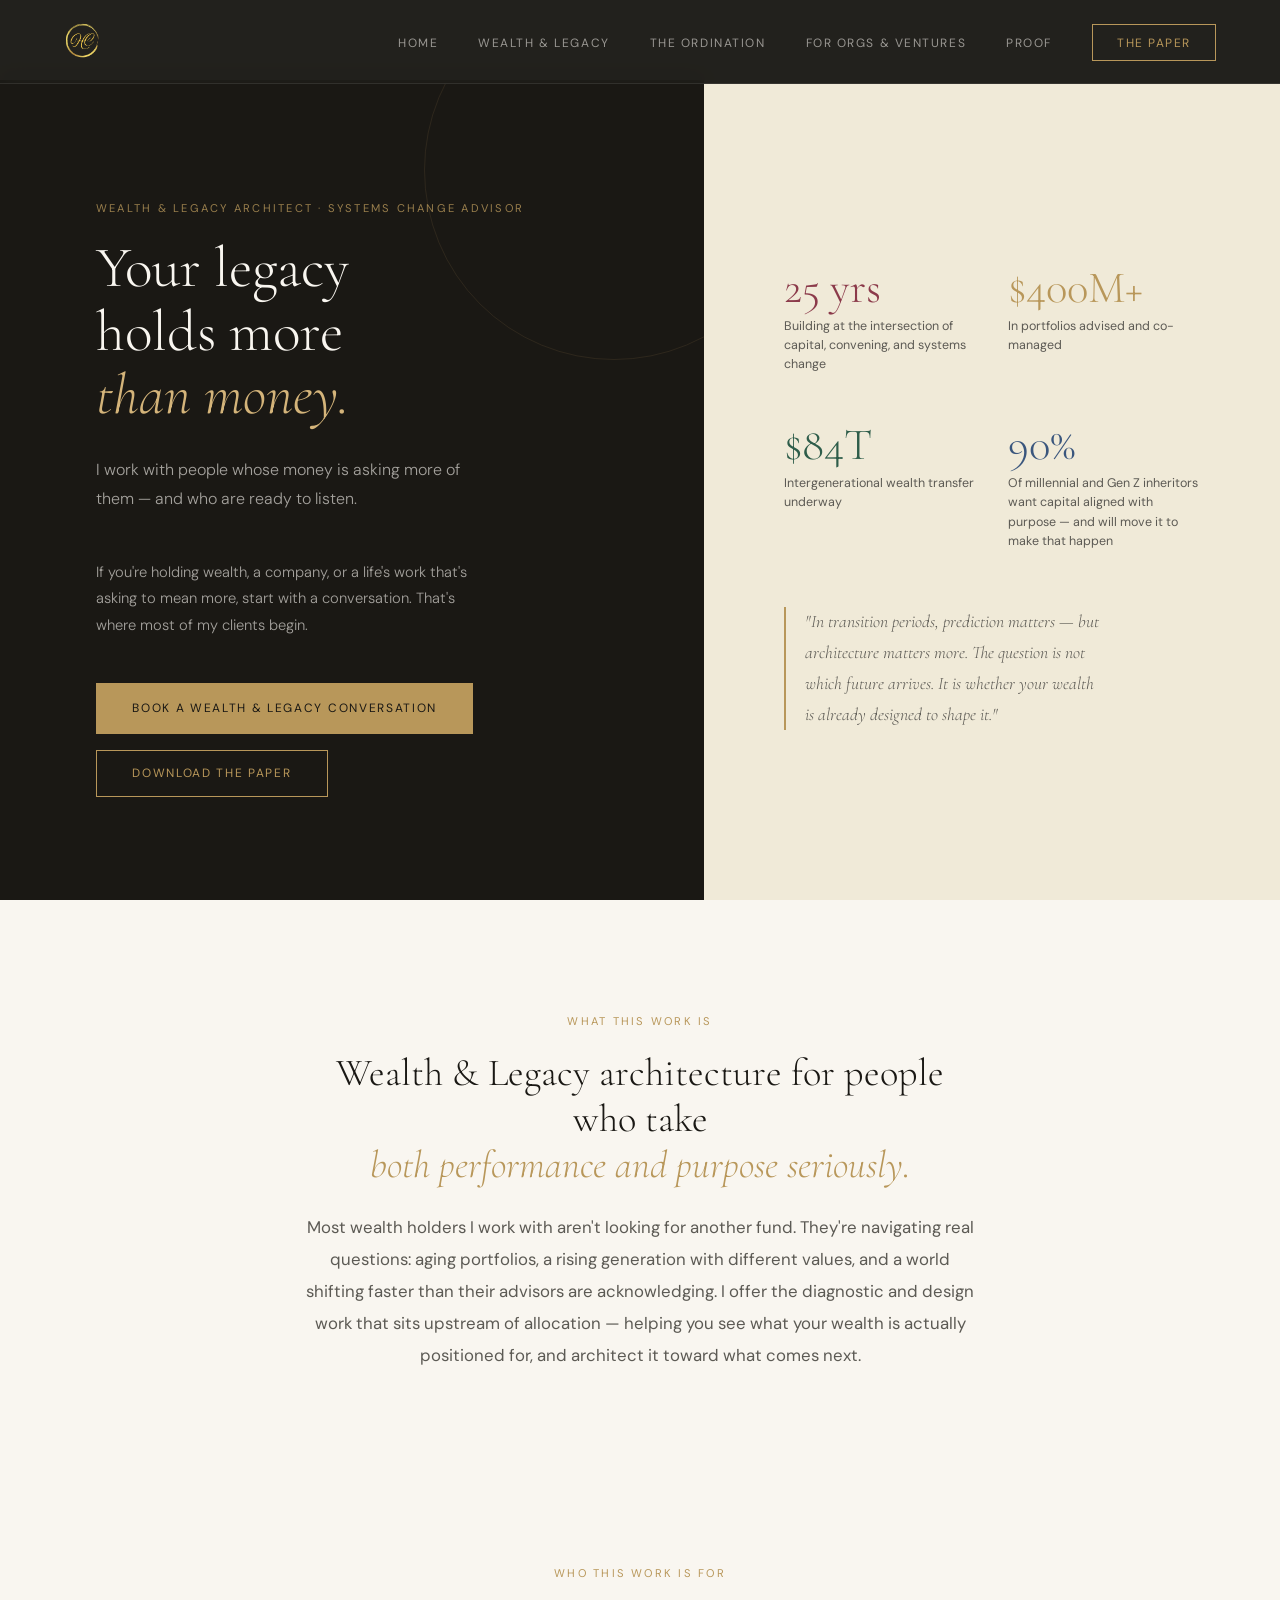
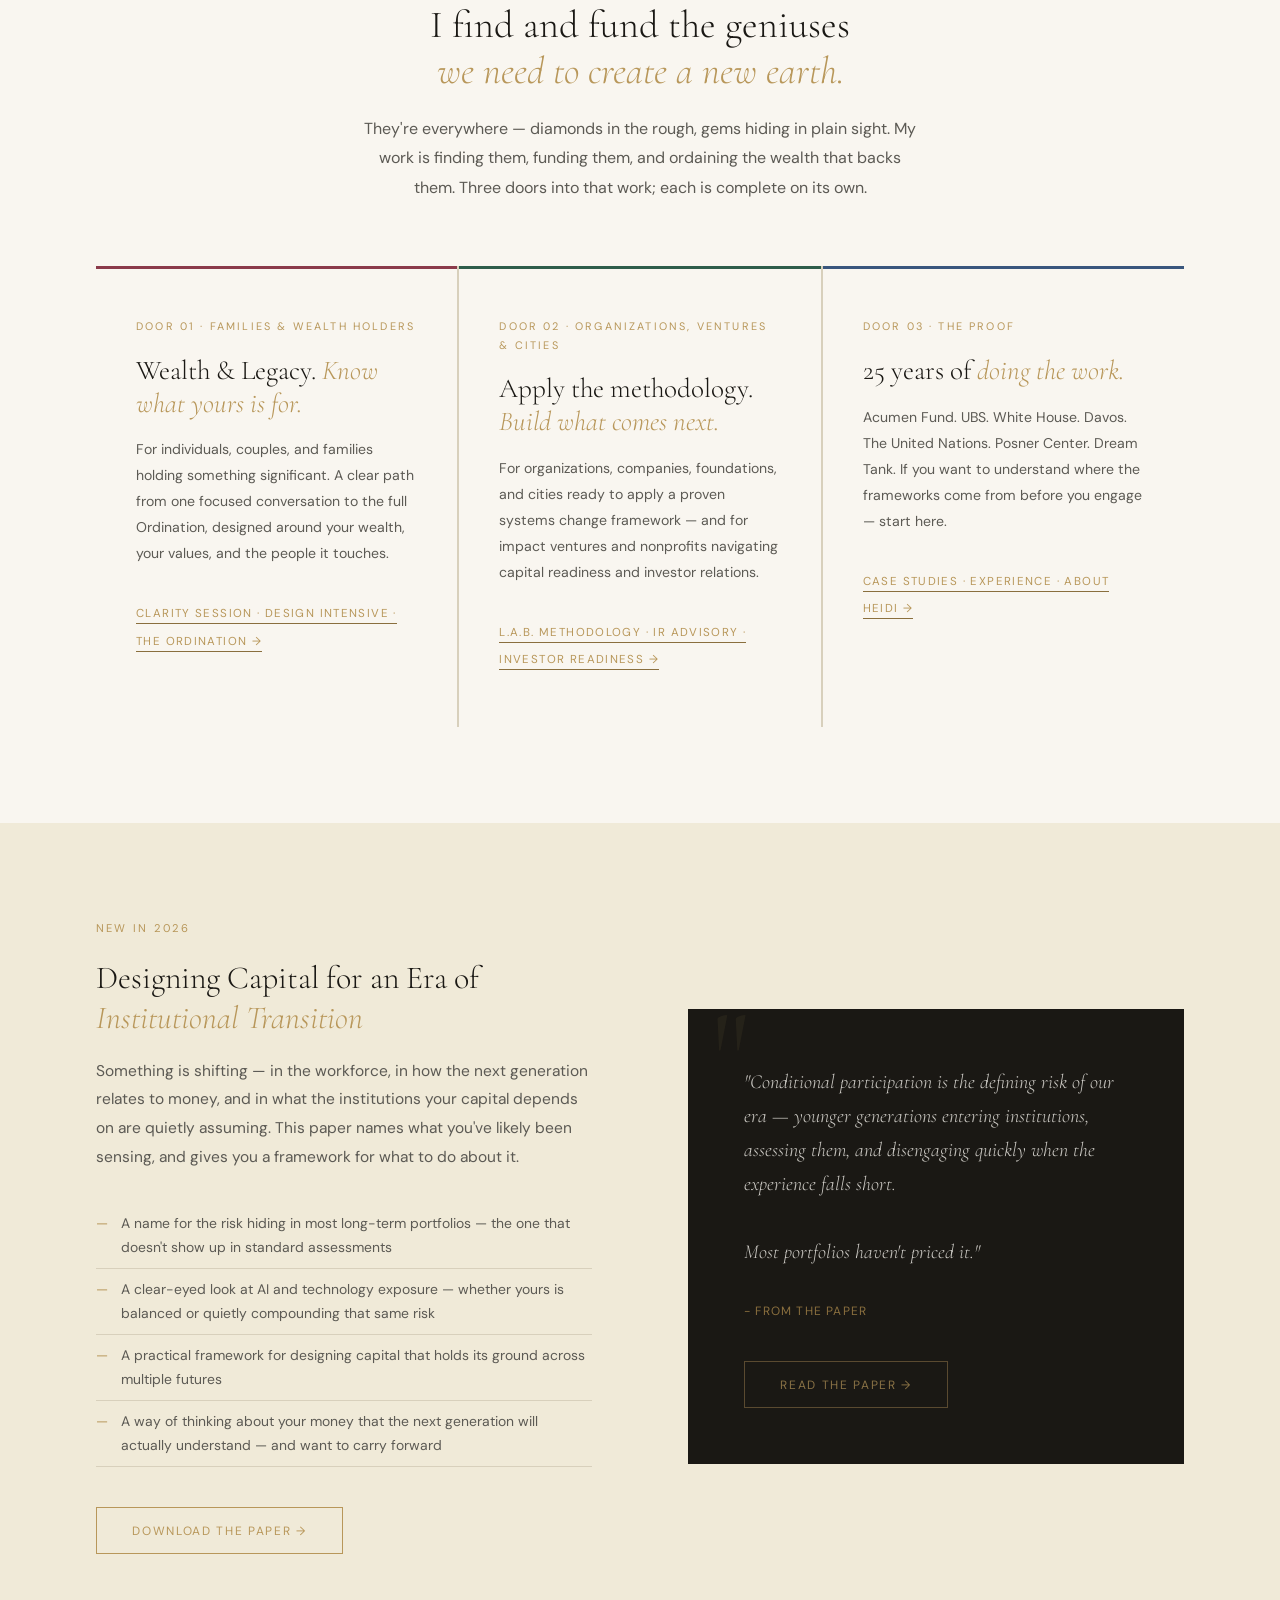
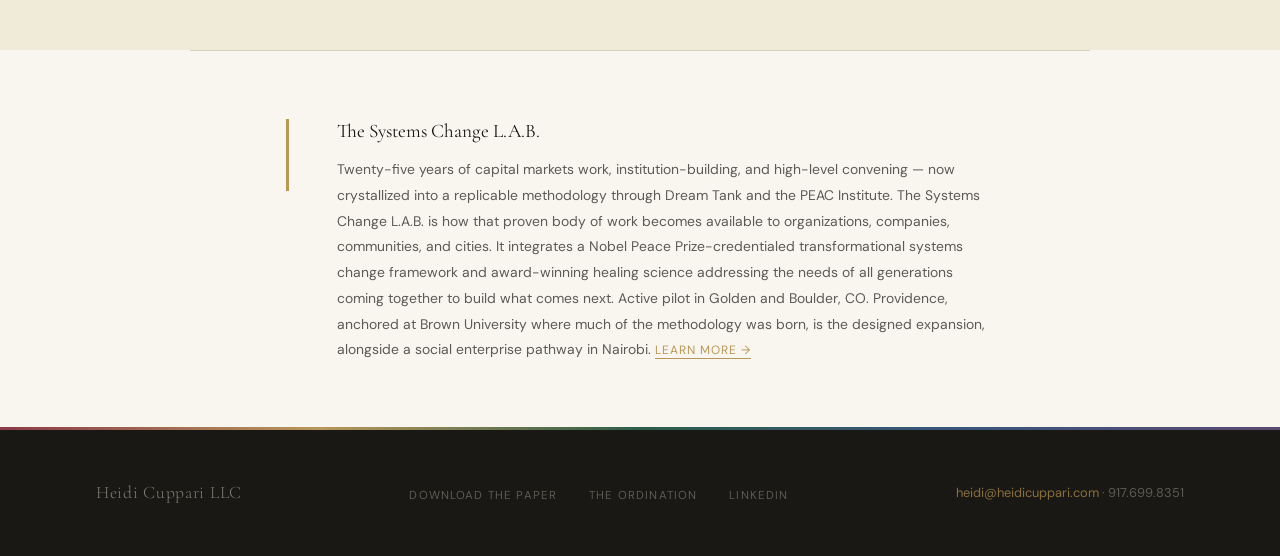
==== index.html @ f27fcf36 "Remove Roundtable event banner from index.html Removed the event banner for the Roundtable event tha" ====
<!DOCTYPE html>
<!-- PHOTO: Upload your headshot as /heidi-photo.jpg to your Netlify site root. Recommended: square crop, min 600x600px, professional but warm. The photo appears in 3 places: home hero, about page, and proof page. -->
<html lang="en">
<head>
<meta charset="UTF-8">
<meta name="viewport" content="width=device-width, initial-scale=1.0">
<title>Wealth &amp; Legacy Architecture | Heidi Cuppari</title>
  <meta name="description" content="Is your money working for you the way your heart wants? Heidi Cuppari helps wealth holders and family offices align capital with purpose — and architect it for what comes next.">
<link rel="icon" href="/favicon.ico" sizes="32x32">
<link rel="icon" href="/favicon-192.png" type="image/png" sizes="192x192">
<link rel="apple-touch-icon" href="/apple-touch-icon.png">
<link rel="preconnect" href="https://fonts.googleapis.com">
<link href="https://fonts.googleapis.com/css2?family=Cormorant+Garamond:ital,wght@0,300;0,400;0,500;0,600;1,300;1,400;1,500&family=DM+Sans:opsz,wght@9..40,300;9..40,400;9..40,500&display=swap" rel="stylesheet">
<link rel="stylesheet" href="styles.css">
<style>
  /* Critical SPA page visibility, inlined so navigation cannot break if the external stylesheet is stale, cached, or missing. Single-page sections show one at a time. */
  .page { display: none; }
  .page.active { display: block; }
  /* Gem thread — Heidi Cuppari brand jewel accents */
  :root { --garnet: #8b3a4a; --sapphire: #3a567d; --emerald: #2e5d4a; --amethyst: #5c4a72; }
  .door-card { border-top: 3px solid var(--gold, #b8975a); }
  .door-card.door-garnet { border-top-color: var(--garnet); }
  .door-card.door-emerald { border-top-color: var(--emerald); }
  .door-card.door-sapphire { border-top-color: var(--sapphire); }
  footer { border-top: 3px solid; border-image: linear-gradient(90deg, var(--garnet), #b8975a, var(--emerald), var(--sapphire), var(--amethyst)) 1; }
  .proof-stats > div:nth-child(1) .stat-number, .stat-grid > div:nth-child(1) .stat-number { color: var(--garnet); }
  .proof-stats > div:nth-child(2) .stat-number, .stat-grid > div:nth-child(2) .stat-number { color: #b8975a; }
  .proof-stats > div:nth-child(3) .stat-number, .stat-grid > div:nth-child(3) .stat-number { color: var(--emerald); }
  .proof-stats > div:nth-child(4) .stat-number, .stat-grid > div:nth-child(4) .stat-number { color: var(--sapphire); }
</style>

</head>
<body>

<nav>
 <span class="nav-name" onclick="showPage('home')">
    <img src="/HC-logo.png" alt="Heidi Cuppari" style="height:38px;width:38px;object-fit:contain;" onerror="this.style.display='none'">
  </span>
  <ul class="nav-links">
    <li><a onclick="showPage('home')" id="nav-home">Home</a></li>
    <li><a onclick="showPage('wealth')" id="nav-wealth">Wealth &amp; Legacy</a></li>
    <li><a href="/ordination.html" id="nav-ordination">The Ordination</a></li>
    <li><a onclick="showPage('orgs')" id="nav-orgs">For Orgs &amp; Ventures</a></li>
    <li><a onclick="showPage('proof')" id="nav-proof">Proof</a></li>
    <li><a onclick="showPage('paper')" id="nav-paper" class="nav-cta">The Paper</a></li>
  </ul>
</nav>

<!-- HOME -->
<div class="page active" id="page-home">
  <section class="home-hero">
    <div class="home-hero-left">
      <span class="eyebrow eyebrow-light fade-up">Wealth & Legacy Architect · Systems Change Advisor</span>
      <h1 class="home-hero-headline fade-up-2">Your legacy <br>holds more<br><em>than money.</em></h1>
      <p class="home-hero-sub fade-up-3">I work with people whose money is asking more of them — and who are ready to listen.</p>
      <p class="home-hero-sub fade-up-3" style="font-size:0.92rem;opacity:0.75;">If you're holding wealth, a company, or a life's work that's asking to mean more, start with a conversation. That's where most of my clients begin.</p>
      <div class="fade-up-4" style="display:flex;gap:1rem;flex-wrap:wrap;">
        <a href="https://calendly.com/heidi_cuppari/strategy-session" target="_blank" class="btn-gold">Book a Wealth &amp; Legacy Conversation</a>
        <button class="btn-outline-gold" onclick="showPage('paper')">Download the Paper</button>
      </div>
    </div>
    <div class="home-hero-right">
      <div class="stat-grid fade-up-2">
        <div>
          <div class="stat-number">25 yrs</div>
          <div class="stat-label">Building at the intersection of capital, convening, and systems change</div>
        </div>
        <div>
          <div class="stat-number">$400M+</div>
          <div class="stat-label">In portfolios advised and co-managed</div>
        </div>
        <div>
          <div class="stat-number">$84T</div>
          <div class="stat-label">Intergenerational wealth transfer underway</div>
        </div>
        <div>
          <div class="stat-number">90%</div>
          <div class="stat-label">Of millennial and Gen Z inheritors want capital aligned with purpose — and will move it to make that happen</div>
        </div>
      </div>
      <p class="hero-pullquote fade-up-3">"In transition periods, prediction matters — but architecture matters more. The question is not which future arrives. It is whether your wealth is already designed to shape it."</p>
    </div>
  </section>

  <section class="home-intro">
    <span class="eyebrow" style="display:block;text-align:center;">What This Work Is</span>
    <h2 class="section-title" style="text-align:center;">Wealth & Legacy architecture for people who take<br><em>both performance and purpose seriously.</em></h2>
    <p>Most wealth holders I work with aren't looking for another fund. They're navigating real questions: aging portfolios, a rising generation with different values, and a world shifting faster than their advisors are acknowledging. I offer the diagnostic and design work that sits upstream of allocation — helping you see what your wealth is actually positioned for, and architect it toward what comes next.</p>
  </section>

  <div class="home-doors">
    <div class="doors-intro">
      <span class="eyebrow" style="display:block;text-align:center;">Who This Work Is For</span>
      <h2 class="section-title" style="text-align:center;">I find and fund the geniuses<br><em>we need to create a new earth.</em></h2>
      <p>They're everywhere — diamonds in the rough, gems hiding in plain sight. My work is finding them, funding them, and ordaining the wealth that backs them. Three doors into that work; each is complete on its own.</p>
    </div>
    <div class="doors-grid">
      <div class="door-card door-garnet" onclick="showPage('wealth')">
        <span class="door-label">Door 01 · Families &amp; Wealth Holders</span>
        <h3>Wealth &amp; Legacy. <em>Know what yours is for.</em></h3>
        <p>For individuals, couples, and families holding something significant. A clear path from one focused conversation to the full Ordination, designed around your wealth, your values, and the people it touches.</p>
        <span class="door-link">Clarity Session · Design Intensive · The Ordination →</span>
      </div>
      <div class="door-card door-emerald" onclick="showPage('orgs')">
        <span class="door-label">Door 02 · Organizations, Ventures &amp; Cities</span>
        <h3>Apply the methodology. <em>Build what comes next.</em></h3>
        <p>For organizations, companies, foundations, and cities ready to apply a proven systems change framework — and for impact ventures and nonprofits navigating capital readiness and investor relations.</p>
        <span class="door-link">L.A.B. Methodology · IR Advisory · Investor Readiness →</span>
      </div>
      <div class="door-card door-sapphire" onclick="showPage('proof')">
        <span class="door-label">Door 03 · The Proof</span>
        <h3>25 years of <em>doing the work.</em></h3>
        <p>Acumen Fund. UBS. White House. Davos. The United Nations. Posner Center. Dream Tank. If you want to understand where the frameworks come from before you engage — start here.</p>
        <span class="door-link">Case Studies · Experience · About Heidi →</span>
      </div>
    </div>
  </div>

  <section class="home-paper-teaser">
    <div>
      <span class="eyebrow">New in 2026</span>
      <h2>Designing Capital for an Era of <em>Institutional Transition</em></h2>
      <p>Something is shifting — in the workforce, in how the next generation relates to money, and in what the institutions your capital depends on are quietly assuming. This paper names what you've likely been sensing, and gives you a framework for what to do about it.</p>
      <ul class="paper-teaser-themes">
        <li>A name for the risk hiding in most long-term portfolios — the one that doesn't show up in standard assessments</li>
        <li>A clear-eyed look at AI and technology exposure — whether yours is balanced or quietly compounding that same risk</li>
        <li>A practical framework for designing capital that holds its ground across multiple futures</li>
        <li>A way of thinking about your money that the next generation will actually understand — and want to carry forward</li>
      </ul>
      <button class="btn-outline-gold" onclick="showPage('paper')">Download the Paper →</button>
    </div>
    <div class="paper-preview-box">
      <blockquote>"Conditional participation is the defining risk of our era — younger generations entering institutions, assessing them, and disengaging quickly when the experience falls short.<br><br>Most portfolios haven't priced it."</blockquote>
      <cite>- From the paper</cite>
      <button class="btn-outline-gold" style="border-color:rgba(184,151,90,0.4);color:rgba(184,151,90,0.7);" onclick="showPage('paper')">Read the Paper →</button>
    </div>
  </section>

  <div class="home-scl">
    <div class="scl-bar"></div>
    <div class="scl-text">
      <h3>The Systems Change L.A.B.</h3>
      <p>Twenty-five years of capital markets work, institution-building, and high-level convening — now crystallized into a replicable methodology through Dream Tank and the PEAC Institute. The Systems Change L.A.B. is how that proven body of work becomes available to organizations, companies, communities, and cities. It integrates a Nobel Peace Prize-credentialed transformational systems change framework and award-winning healing science addressing the needs of all generations coming together to build what comes next. Active pilot in Golden and Boulder, CO. Providence, anchored at Brown University where much of the methodology was born, is the designed expansion, alongside a social enterprise pathway in Nairobi. <a href="https://wearedreamtank.org" target="_blank">Learn more →</a></p>
    </div>
  </div>

  <footer>
    <span class="footer-name" onclick="showPage('home')">Heidi Cuppari LLC</span>
    <ul class="footer-links">
      <li><a onclick="showPage('paper')">Download the Paper</a></li>
      <li><a onclick="window.location.href='/ordination.html'">The Ordination</a></li>
      <li><a href="https://www.linkedin.com/in/heidicuppari" target="_blank">LinkedIn</a></li>
    </ul>
    <div class="footer-contact"><a href="mailto:heidi@heidicuppari.com">heidi@heidicuppari.com</a> · 917.699.8351</div>
  </footer>
</div>

<!-- FAMILIES & WEALTH HOLDERS -->
<div class="page" id="page-wealth">
  <section class="sub-hero">
    <span class="eyebrow eyebrow-light">For Families &amp; Wealth Holders</span>
    <h1>Your wealth is ready<br>to mean something.<br><em>Start the conversation.</em></h1>
    <p>You've built or received something significant. The portfolio is managed, the structures are in place, and still there's a question underneath it all that no advisor has asked you: what is this actually for?</p>
    <p>That question is where I work. One conversation is usually where it starts.</p>
    <div style="margin-top:2rem;display:flex;gap:1rem;flex-wrap:wrap;">
      <a href="https://calendly.com/heidi_cuppari/strategy-session" target="_blank" class="btn-gold">Book a Wealth &amp; Legacy Conversation</a>
      <button class="btn-outline-gold" onclick="document.getElementById('wealth-assessment-anchor').scrollIntoView({behavior:'smooth'})">Take the Wealth Readiness Assessment →</button>
    </div>
  </section>

  <section class="orgs-offers">
    <div class="orgs-offers-header">
      <span class="eyebrow">The Path</span>
      <h2>Four ways in.<br><em>Each complete on its own.</em></h2>
      <p>Every engagement is private, personal, and built around what you hold and what it's meant to do. Begin where you are. Pricing and fit are part of our first conversation, not a checkout page.</p>
    </div>

    <div class="orgs-offer-grid">
      <div class="orgs-offer-tile" style="border-top:3px solid #8b3a4a;">
        <span class="offer-tag">01 · The Entry Point</span>
        <h3>Wealth &amp; Legacy Clarity Session</h3>
        <p>One focused working session to map where your wealth sits, run it against the transition underway, and name the two or three things that matter most right now. Most people leave this single session thinking differently about their next advisor conversation, their next allocation, and their next family dinner.</p>
        <a href="https://calendly.com/heidi_cuppari/strategy-session" target="_blank" class="service-link" style="display:inline-block;margin-top:0.5rem;">Book a conversation to begin →</a>
      </div>
      <div class="orgs-offer-tile" style="border-top:3px solid #2e5d4a;">
        <span class="offer-tag">02 · The Deeper Work</span>
        <h3>Wealth &amp; Legacy Design Intensive</h3>
        <p>For individuals, couples, and families ready to go beyond a single session. A full review of what you hold, values and legacy alignment, and a personalized design framework you can bring to your advisors and hand to the next generation. Intergenerational by design: each family member arrives at the collective conversation already knowing what they bring. What emerges is a shared vision that is genuinely co-created, not inherited.</p>
        <a href="mailto:heidi@heidicuppari.com?subject=Wealth%20%26%20Legacy%20Design%20Intensive" class="service-link" style="display:inline-block;margin-top:0.5rem;">Inquire about the Intensive →</a>
      </div>
      <div class="orgs-offer-tile" style="border-top:3px solid #b8975a;">
        <span class="offer-tag">03 · The Signature Experience</span>
        <h3>The Ordination</h3>
        <p>Two private days in which you, not just your holdings, are set in order around your purpose. You arrive holding something significant. You leave with a written declaration of what it's for, a report your advisors can work from, your Money Manifesto, and your first move already chosen.</p>
        <a href="/ordination.html" class="service-link" style="display:inline-block;margin-top:0.5rem;">Explore the Ordination →</a>
      </div>
      <div class="orgs-offer-tile" style="border-top:3px solid #3a567d;">
        <span class="offer-tag">04 · Ongoing Partnership</span>
        <h3>Strategic Advisory</h3>
        <p>By application. For wealth holders navigating active transition: liquidity events, next generation engagement, family structures, and the design work that sits upstream of every allocation decision. A small number of these relationships at a time, because of the depth they require.</p>
        <a href="mailto:heidi@heidicuppari.com?subject=Strategic%20Advisory%20Inquiry" class="service-link" style="display:inline-block;margin-top:0.5rem;">Apply for advisory →</a>
      </div>
    </div>
  </section>

  <section class="assessment-section" id="wealth-assessment-anchor">
    <div class="assessment-inner">
      <span class="eyebrow">Wealth Readiness Assessment</span>
      <h2>Where is your wealth positioned<br><em>for what's coming?</em></h2>
      <p>A short read on how your wealth sits relative to the transition underway, in markets, in your family, and across generations. Most of what follows you won't have been asked by an advisor. About five minutes. I read every submission personally and respond with specific observations within 48 hours. Your answers stay with me. No lists, no sequence.</p>

      <div class="assessment-form" id="wform-wrap">
        <div class="aform-row">
          <div class="aform-field">
            <label>First Name</label>
            <input type="text" id="wf-fname" placeholder="First name">
          </div>
          <div class="aform-field">
            <label>Last Name</label>
            <input type="text" id="wf-lname" placeholder="Last name">
          </div>
        </div>
        <div class="aform-field">
          <label>Email Address</label>
          <input type="email" id="wf-email" placeholder="Your email address">
        </div>
        <div class="aform-field">
          <label>Which best describes the current shape of your wealth?</label>
          <select id="wf-shape">
            <option value="">Select one...</option>
            <option>Mostly public markets (equities, fixed income)</option>
            <option>Mostly private (PE, VC, private credit, real assets)</option>
            <option>Concentrated in one or two positions</option>
            <option>Spread across holdings I don't fully track</option>
            <option>A recent liquidity event changed everything</option>
          </select>
        </div>
        <div class="aform-field">
          <label>How much of your exposure is effectively a bet on continued AI and big-tech dominance?</label>
          <select id="wf-tech">
            <option value="">Select one...</option>
            <option>A large, conscious position</option>
            <option>Large, though I hadn't framed it that way</option>
            <option>Modest</option>
            <option>Minimal</option>
            <option>Not sure</option>
          </select>
        </div>
        <div class="aform-field">
          <label>Where does the next generation sit in your wealth picture today?</label>
          <select id="wf-nextgen">
            <option value="">Select one...</option>
            <option>Actively involved and aligned</option>
            <option>Involved, but we see things differently</option>
            <option>Not yet involved, and I want them to be</option>
            <option>Not applicable to my situation</option>
          </select>
        </div>
        <div class="aform-field">
          <label>What's the question underneath the money for you right now?</label>
          <textarea id="wf-question" placeholder="The restlessness, the decision you keep circling, the conversation you haven't had yet. The honest version."></textarea>
        </div>
        <div class="aform-field">
          <label>What would a good outcome look like?</label>
          <textarea id="wf-outcome" placeholder="What would feel like clarity, six months from now?"></textarea>
        </div>
        <button class="aform-submit" onclick="handleWealthSubmit()">Submit the Assessment</button>
        <p class="aform-privacy">I read every submission personally and respond within 48 hours with specific observations. Your information stays with me.</p>
      </div>
      <div class="aform-thankyou" id="wform-thankyou">
        <div class="gold-rule" style="margin:0 auto 1.5rem;"></div>
        <h3>Your assessment is in.</h3>
        <p>I'll read it personally and respond with specific observations within 48 hours. Watch for a note from heidi@heidicuppari.com.</p>
        <p style="margin-top:1rem;font-size:0.82rem;color:rgba(92,90,84,0.5);">If you'd rather talk sooner, you can book a conversation now and we'll work from your answers together.</p>
        <a href="https://calendly.com/heidi_cuppari/strategy-session" target="_blank" class="btn-gold" style="margin-top:1.5rem;display:inline-block;">Book a Wealth &amp; Legacy Conversation</a>
      </div>
    </div>
  </section>

  <section class="sub-cta">
    <span class="eyebrow" style="display:block;text-align:center;">Not sure where to begin?</span>
    <h2>Begin with<br>a conversation.</h2>
    <p>No pitch, no sequence. Just the question that matters and an honest read on where the work would serve you.</p>
    <div class="sub-cta-row">
      <a href="https://calendly.com/heidi_cuppari/strategy-session" target="_blank" class="btn-gold">Book a Conversation</a>
      <a class="btn-outline-gold" href="/ordination.html">The Ordination</a>
      <button class="btn-outline-gold" onclick="showPage('paper')">Download the Paper</button>
    </div>
  </section>

  <footer>
    <span class="footer-name" onclick="showPage('home')">Heidi Cuppari LLC</span>
    <ul class="footer-links">
      <li><a onclick="showPage('home')">Home</a></li>
      <li><a onclick="window.location.href='/ordination.html'">The Ordination</a></li>
      <li><a onclick="showPage('proof')">Proof</a></li>
    </ul>
    <div class="footer-contact"><a href="mailto:heidi@heidicuppari.com">heidi@heidicuppari.com</a> · 917.699.8351</div>
  </footer>
</div>

<!-- PAPER -->
<div class="page" id="page-paper">
  <section class="paper-hero">
    <div class="paper-hero-left">
      <span class="eyebrow eyebrow-light fade-up">Private Circulation · Complimentary Download</span>
      <h1 class="fade-up-2">Designing Capital<br>for an Era of<br><em>Institutional Transition</em></h1>
      <p class="paper-desc fade-up-3">Something is shifting — in the workforce, in how the next generation relates to institutions, and in what the capital built over the last 25 years was quietly depending on. This paper names what you've likely been sensing, and gives you a framework for what to do about it.</p>
      <ul class="paper-themes-list fade-up-4">
        <li>A name for the risk hiding in most long-term portfolios — the one that doesn't show up in standard assessments</li>
        <li>A clear-eyed look at AI and technology exposure — whether yours is balanced or quietly compounding that same risk</li>
        <li>A practical three-part framework for designing capital that holds its ground no matter which future arrives</li>
        <li>A way of thinking about your money that the next generation will actually understand — and want to carry forward</li>
      </ul>
    </div>
    <div class="paper-hero-right">
      <div class="paper-form-box fade-up">
        <h2>Get the Paper</h2>
        <p class="form-sub">This paper is shared by invitation and request — typically reserved for advisory clients and select wealth holders.</p>
        <div id="paper-form">
          <div class="form-field" style="display:grid;grid-template-columns:1fr 1fr;gap:0.8rem;">
            <div>
              <label style="display:block;font-size:0.68rem;letter-spacing:0.1em;text-transform:uppercase;color:rgba(92,90,84,0.6);margin-bottom:0.4rem;">First Name</label>
              <input type="text" placeholder="First name" id="fname" style="width:100%;padding:0.75rem 1rem;border:1px solid rgba(92,90,84,0.2);background:rgba(255,255,255,0.6);font-size:0.9rem;">
            </div>
            <div>
              <label style="display:block;font-size:0.68rem;letter-spacing:0.1em;text-transform:uppercase;color:rgba(92,90,84,0.6);margin-bottom:0.4rem;">Last Name</label>
              <input type="text" placeholder="Last name" id="flname" style="width:100%;padding:0.75rem 1rem;border:1px solid rgba(92,90,84,0.2);background:rgba(255,255,255,0.6);font-size:0.9rem;">
            </div>
          </div>
          <div class="form-field">
            <label>Email Address</label>
            <input type="email" placeholder="Your email address" id="femail">
          </div>
          <div class="form-field">
            <label>Firm or Family Office <span style="color:rgba(92,90,84,0.4);font-style:italic;text-transform:none;letter-spacing:0;">(optional)</span></label>
            <input type="text" placeholder="Your firm or family office" id="ffirm">
          </div>
          <button class="form-submit-btn" onclick="handleFormSubmit()">Send Me the Paper</button>
          <p class="form-privacy">I share this work privately. Your information stays with me — no lists, no spam.</p>
        </div>
        <div class="thankyou-state" id="form-thankyou">
          <div class="gold-rule" style="margin-bottom:1.5rem;"></div>
          <h2>Your copy is ready.</h2>
          <p>Click below to download <em>Designing Capital for an Era of Institutional Transition</em>. It opens as a PDF — save it to read at your pace.</p>
          <a href="/designing-capital-2026.pdf" target="_blank" class="btn-gold" style="margin-top:0.5rem;margin-bottom:1.5rem;display:inline-block;">Download the Paper →</a>
          <p style="font-size:0.82rem;color:rgba(92,90,84,0.5);">When you're ready to talk about what you read, that conversation is complimentary. <a href="https://calendly.com/heidi_cuppari/strategy-session" target="_blank" style="color:var(--gold);">Book it here</a> or write me at <a href="mailto:heidi@heidicuppari.com" style="color:var(--gold);">heidi@heidicuppari.com</a></p>
        </div>
      </div>
    </div>
  </section>

  <section style="background:var(--parchment);padding:5rem 6rem;">
    <div style="max-width:1000px;margin:0 auto;">
      <span class="eyebrow" style="display:block;text-align:center;margin-bottom:3rem;">What You'll Read</span>
      <div class="paper-themes-below" style="padding:0;background:transparent;">
        <div class="theme-card">
          <div class="theme-card-num">On Structural Risk</div>
          <h3>The Hidden Assumption</h3>
          <p>Why the real threat to long-duration portfolios isn't a market shock — it's the quiet erosion of the participation assumptions every holding depends on. And why it looks, in retrospect, like it happened overnight.</p>
        </div>
        <div class="theme-card">
          <div class="theme-card-num">On the AI Paradox</div>
          <h3>Concentration Without Balance</h3>
          <p>Why concentrating in AI without counterbalancing exposure may be the same structural overreach this paper warns against — just pointing in the opposite direction. With real-world cases.</p>
        </div>
        <div class="theme-card">
          <div class="theme-card-num">On What to Do</div>
          <h3>A Three-Layer Framework &amp; the Transition Offset Portfolio</h3>
          <p>A practical allocation framework designed for multiple futures simultaneously — with the Transition Offset Portfolio as a design principle for capital that doesn't just hedge against change, but is architected to shape it.</p>
        </div>
      </div>
    </div>
  </section>

  <footer>
    <span class="footer-name" onclick="showPage('home')">Heidi Cuppari LLC</span>
    <ul class="footer-links">
      <li><a onclick="showPage('home')">Home</a></li>
      <li><a onclick="window.location.href='/ordination.html'">The Ordination</a></li>
      <li><a onclick="showPage('proof')">Proof</a></li>
    </ul>
    <div class="footer-contact"><a href="mailto:heidi@heidicuppari.com">heidi@heidicuppari.com</a> · 917.699.8351</div>
  </footer>
</div>

<div class="page" id="page-orgs">
  <section class="orgs-hero">
    <div class="orgs-hero-left fade-up">
      <span class="eyebrow eyebrow-light">Organizations · Ventures · Cities</span>
      <h1>Apply the methodology.<br><em>Build what comes next.</em></h1>
      <p>For 25 years I built the infrastructure that makes systems change real — summits, institutions, capital networks. The Systems Change L.A.B. is how that body of work becomes available to organizations, companies, foundations, and cities ready to apply it.</p>
      <p>And for impact ventures and nonprofits navigating investor relations, capital readiness, and how to tell their story to the people who can fund it — this is also the right door.</p>
      <div style="margin-top:2rem;"><button class="btn-gold" onclick="document.getElementById('assessment-anchor').scrollIntoView({behavior:'smooth'})">Take the Investor Readiness Assessment →</button></div>
    </div>
    <div class="orgs-hero-right fade-up-2">
      <h3>You might be in the right place if...</h3>
      <ul class="orgs-check-list">
        <li>Your organization wants to embed a proven systems change methodology — not invent one from scratch</li>
        <li>Your city, company, or foundation wants to activate the next generation as co-designers, not recipients</li>
        <li>Your impact venture or nonprofit is approaching a capital raise and needs investor relations strategy and materials</li>
        <li>You want to get investor-ready before the conversation — not during it</li>
        <li>You're building something that requires all generations in the room, aligned</li>
      </ul>
    </div>
  </section>

  <section class="assessment-section" id="assessment-anchor">
    <div class="assessment-inner">
      <span class="eyebrow">Investor Readiness Assessment</span>
      <h2>Where are you in the<br><em>capital journey?</em></h2>
      <p>This is your entry point — no pitch required, no sales sequence on the other end. Answer a few questions about your organization, your stage, and your capital needs. I read every submission personally and respond with specific observations within 48 hours. The assessment itself is often useful, independent of anything else.</p>

      <div class="assessment-form" id="aform-wrap">
        <div class="aform-row">
          <div class="aform-field">
            <label>First Name</label>
            <input type="text" id="af-fname" placeholder="First name">
          </div>
          <div class="aform-field">
            <label>Last Name</label>
            <input type="text" id="af-lname" placeholder="Last name">
          </div>
        </div>
        <div class="aform-field">
          <label>Email Address</label>
          <input type="email" id="af-email" placeholder="Your email address">
        </div>
        <div class="aform-field">
          <label>Organization Name</label>
          <input type="text" id="af-org" placeholder="Your organization or venture">
        </div>
        <div class="aform-field">
          <label>What best describes you?</label>
          <select id="af-type">
            <option value="">Select one...</option>
            <option>Impact venture (for-profit)</option>
            <option>Nonprofit or social enterprise</option>
            <option>City, municipality, or government agency</option>
            <option>Foundation or philanthropic organization</option>
            <option>Company seeking L.A.B. partnership</option>
            <option>Other mission-driven organization</option>
          </select>
        </div>
        <div class="aform-field">
          <label>What stage is your capital raise?</label>
          <select id="af-stage">
            <option value="">Select one...</option>
            <option>Pre-raise — exploring if/how to raise capital</option>
            <option>Getting ready — 6–12 months from active raise</option>
            <option>Active raise — currently in investor conversations</option>
            <option>Not raising capital — seeking L.A.B. or IR advisory only</option>
          </select>
        </div>
        <div class="aform-field">
          <label>What is your target raise amount? <span style="text-transform:none;letter-spacing:0;font-style:italic;color:rgba(92,90,84,0.5);">(optional)</span></label>
          <select id="af-amount">
            <option value="">Select one...</option>
            <option>Under $250K</option>
            <option>$250K – $1M</option>
            <option>$1M – $5M</option>
            <option>$5M – $25M</option>
            <option>$25M+</option>
            <option>Not applicable</option>
          </select>
        </div>
        <div class="aform-field">
          <label>What is your biggest capital challenge right now?</label>
          <textarea id="af-challenge" placeholder="Tell me what's hard — the story, the structure, the right investors, something else. No pitch needed. Just the honest version."></textarea>
        </div>
        <div class="aform-field">
          <label>What would a good outcome from this assessment look like for you?</label>
          <textarea id="af-outcome" placeholder="What would feel like a win in this conversation?"></textarea>
        </div>
        <button class="aform-submit" onclick="handleAssessmentSubmit()">Submit the Assessment</button>
        <p class="aform-privacy">I read every submission personally and respond within 48 hours with specific observations — not a sales sequence. Your information stays with me.</p>
      </div>
      <div class="aform-thankyou" id="aform-thankyou">
        <div class="gold-rule" style="margin:0 auto 1.5rem;"></div>
        <h3>Your assessment is in.</h3>
        <p>I'll read it and respond with specific observations within 48 hours. Check heidi@heidicuppari.com and add it to your safe senders list.</p>
        <p style="margin-top:1rem;font-size:0.82rem;color:rgba(92,90,84,0.5);">In the meantime, if you haven't read the Designing Capital paper — that's the best introduction to how I think about wealth architecture.</p>
        <button class="btn-gold" style="margin-top:1.5rem;" onclick="showPage('paper')">Read the Designing Capital Paper</button>
      </div>
    </div>
  </section>

  <section class="orgs-offers">
    <div class="orgs-offers-header">
      <span class="eyebrow">The Systems Change L.A.B. — For Organizations</span>
      <h2>A proven methodology,<br><em>made replicable.</em></h2>
      <p>The L.A.B. (Local Action Blueprint) is a structured civic innovation methodology that connects young leaders, intergenerational mentors, institutional partners, and city governments into design cycles that produce real, implementation-ready outcomes. Built over a decade through Dream Tank, deepened through partnership with PEAC Institute.</p>
    </div>

    <div class="orgs-offer-grid">
      <div class="orgs-offer-tile">
        <span class="offer-tag">For Companies &amp; Employers</span>
        <h3>Intergenerational Leadership Design</h3>
        <p>A structured process for aligning your workforce across generations — not through workshops, but through real co-design. Young employees and senior leaders working on actual company challenges together, producing implementation-ready recommendations. Grounded in Nobel Peace Prize-credentialed systems change methodology and award-winning healing science.</p>
        <span class="service-link" style="display:inline-block;margin-top:0.5rem;cursor:pointer;" onclick="showPage('companies')">Learn more →</span>
      </div>
      <div class="orgs-offer-tile">
        <span class="offer-tag">For Cities &amp; Foundations</span>
        <h3>Systems Change L.A.B. Partnership</h3>
        <p>License and implement the L.A.B. methodology in your city, region, or community. Includes full facilitation design, training for local teams, and a Local Action Blueprint process culminating in deliverables to city leadership or foundation partners. Active model: Golden and Boulder, CO.</p>
        <span class="service-link" style="display:inline-block;margin-top:0.5rem;cursor:pointer;" onclick="showPage('cities')">Learn more →</span>
      </div>
      <div class="orgs-offer-tile">
        <span class="offer-tag">For Impact Organizations</span>
        <h3>IR Advisory &amp; Capital Architecture</h3>
        <p>For impact ventures and mission-driven orgs — for-profit and nonprofit — building self-sustaining models. IR strategy, narrative, introductions, and ongoing advisory for organizations that need capital to move.</p>
        <span class="service-link" style="display:inline-block;margin-top:0.5rem;cursor:pointer;" onclick="showPage('impact-orgs')">Learn more →</span>
      </div>
    </div>

    <div style="background:var(--parchment);border:1px solid var(--rule);border-top:3px solid var(--gold);padding:3rem;margin-bottom:5rem;">
      <div style="display:grid;grid-template-columns:1fr 1fr;gap:3rem;">
        <div>
          <span class="eyebrow">Mission Activation Events</span>
          <h2 style="font-family:'Cormorant Garamond',serif;font-weight:300;font-size:clamp(1.6rem,2.2vw,2.1rem);margin:0.5rem 0 1rem;">Convene the room<br><em>that moves things.</em></h2>
          <p style="font-size:0.92rem;color:var(--slate);line-height:1.85;margin-bottom:1.5rem;">Private gatherings and salons designed to convene capital, build relationships, and activate your mission across generations and sectors.</p>
          <p style="font-size:0.92rem;color:var(--slate);line-height:1.85;">These are not panels or presentations. They are experiences engineered to produce real momentum: relationships formed, commitments made, and next steps that actually happen. The design draws on 25 years of convening architecture — from the White House and Davos to intimate founder gatherings that turned into Boulder community institutions.</p>
        </div>
        <div>
          <p style="font-size:0.87rem;color:var(--slate);line-height:1.85;font-style:italic;padding:1.5rem;border-left:3px solid var(--gold);margin-bottom:1.5rem;">"Curated the original intimate gathering for the founders of what would become Junkyard Social Club — then called 'Science Galaxy.' That room evolved into a co-created intergenerational play space now a pillar of the Boulder community. The right room at the right moment changes everything."</p>
          <p style="font-size:0.87rem;color:var(--slate);line-height:1.8;margin-bottom:0.5rem;"><strong>Example:</strong> <em>I Am Wealth in Flow</em> — a Private Invite Only Event at Riverside, Boulder, bringing wealth holders into direct relationship with RiverTree's regenerative ecosystem and capital stewardship model. Designed, curated, and facilitated by Heidi.</p>
          <a href="mailto:heidi@heidicuppari.com?subject=Mission%20Activation%20Event%20Inquiry" class="btn-outline-gold" style="margin-top:1.5rem;display:inline-block;">Inquire About an Event →</a>
        </div>
      </div>
    </div>
  </section>

  <section class="orgs-ir-section">
    <div class="fade-up">
      <span class="eyebrow eyebrow-light">Investor Relations Advisory</span>
      <h2>Getting investor-ready<br>is a design problem,<br><em>not a pitch problem.</em></h2>
      <p>Most impact ventures and nonprofits lose the capital conversation before it starts — not because the work isn't strong, but because the story, the structure, and the materials aren't built for the people they're talking to.</p>
      <p>I've been on both sides of this table for 25 years. I raised early funds for Acumen Fund alongside Jacqueline Novogratz. I co-managed a $400M+ impact portfolio at UBS. I know what moves capital and what doesn't — and it's almost never about the deck.</p>
      <ul class="orgs-ir-list">
        <li>Investor narrative development — your story in the language of capital</li>
        <li>Capital raise structure and sequencing strategy</li>
        <li>Pitch materials review and strategic reframing</li>
        <li>Investor introductions where aligned — curated, not broadcast</li>
        <li>Ongoing IR advisory retainer for ventures in active raise</li>
      </ul>
      <div style="margin-top:2.5rem;">
        <a href="mailto:heidi@heidicuppari.com" class="btn-outline-gold">Let's Talk →</a>
      </div>
    </div>
    <div class="fade-up-2">
      <span class="eyebrow eyebrow-light">Not Sure If You're Ready?</span>
      <h2 style="font-size:1.6rem;">Take the Investor<br><em>Readiness Assessment.</em></h2>
      <p style="margin-top:1rem;">A short diagnostic that surfaces exactly where you are — and where the gaps are — before you start any investor conversation. Free. Takes about 10 minutes. You'll get a response with specific observations within 48 hours.</p>
      <button class="btn-outline-gold" style="margin-top:2rem;" onclick="document.getElementById('assessment-anchor').scrollIntoView({behavior:'smooth'})">Take the Assessment →</button>
      <p style="font-size:0.8rem;color:rgba(249,246,240,0.35);margin-top:1.2rem;line-height:1.7;">If you're also a wealth holder or family office — the <span style="color:var(--gold);cursor:pointer;" onclick="showPage('paper')">Designing Capital paper</span> is written for you.</p>
    </div>
  </section>



  <footer>
    <span class="footer-name" onclick="showPage('home')">Heidi Cuppari LLC</span>
    <ul class="footer-links">
      <li><a onclick="showPage('home')">Home</a></li>
      <li><a onclick="window.location.href='/ordination.html'">The Ordination</a></li>
      <li><a onclick="showPage('proof')">Proof</a></li>
    </ul>
    <div class="footer-contact"><a href="mailto:heidi@heidicuppari.com">heidi@heidicuppari.com</a> · 917.699.8351</div>
  </footer>
</div>


<!-- COMPANIES & EMPLOYERS -->
<div class="page" id="page-companies">
  <section class="sub-hero">
    <span class="eyebrow eyebrow-light">For Companies &amp; Employers</span>
    <h1>Your workforce is where<br>institutional transition<br><em>shows up first.</em></h1>
    <p>Worker engagement has fallen from 36% to 31% in five years — 8 million fewer engaged workers. The cost: $8.9 trillion annually in lost productivity. The cause isn't compensation or perks. It's conditional participation — a generation that enters institutions, assesses them, and disengages quickly when the experience falls short.</p>
    <p>The answer isn't a workshop. It's architecture.</p>
  </section>

  <section class="sub-body">
    <div class="sub-body-2col">
      <div>
        <h2>What the L.A.B.<br><em>actually does.</em></h2>
        <div class="gold-rule"></div>
        <p>The Systems Change L.A.B. is not a training program or a retreat. It's a structured design process — grounded in a Nobel Peace Prize-credentialed systems change methodology and award-winning healing science — that puts your young employees and senior leaders in the room as co-designers of real company challenges.</p>
        <p>The output isn't a deck about culture. It's implementation-ready recommendations delivered to leadership, with the next generation's fingerprints on them. Which means they also own the outcomes.</p>
        <div class="sub-proof-box">
          <p>"When young people are given genuine decision-making authority over real challenges, civic participation surges, institutional trust rebuilds, and participants become more engaged for years afterward."</p>
          <cite>Pattern documented across 12+ city implementations</cite>
        </div>
        <h3>What a company engagement includes:</h3>
        <ul class="sub-list">
          <li>Discovery — mapping your generational participation gaps and the specific company challenges worth working on together</li>
          <li>Design sprint — structured intergenerational co-design process, facilitated using the L.A.B. methodology</li>
          <li>Local Action Blueprint — implementation-ready recommendations delivered to leadership</li>
          <li>Integration — how to embed what emerged into actual company operations, not just a report</li>
        </ul>
      </div>
      <div>
        <h2>You might be ready<br>for this if...</h2>
        <div class="gold-rule"></div>
        <ul class="sub-list" style="margin-top:0;">
          <li>Your Gen Z and millennial employees are high-potential but quietly disengaging</li>
          <li>You're building intergenerational teams and the friction is real, not imaginary</li>
          <li>You've done the workshops. They haven't moved the needle</li>
          <li>Your senior leadership wants to understand what the next generation actually sees — not a survey, a real conversation</li>
          <li>You're a purpose-driven company and you want that purpose to be legible to the people who most need to believe it</li>
        </ul>
        <h3>The investment.</h3>
        <p>Engagements are scoped to your company and your challenge — there's no standard package because the work is genuinely custom. Most engagements run 6–12 weeks from scoping to Blueprint delivery. Pricing on inquiry.</p>
        <p>I work with a small number of company partners at a time, and I'm selective — the methodology works best when the company leadership is genuinely ready to hear what comes back.</p>
        <div style="margin-top:2rem;">
          <a href="mailto:heidi@heidicuppari.com?subject=Company%20L.A.B.%20Inquiry" class="btn-outline-gold">Start the Conversation →</a>
        </div>
        <p style="font-size:0.8rem;color:var(--slate);margin-top:1.2rem;line-height:1.7;">Not sure if your company is ready? <span style="color:var(--gold);cursor:pointer;border-bottom:1px solid var(--gold-dim);" onclick="showPage('orgs');setTimeout(()=>document.getElementById('assessment-anchor').scrollIntoView({behavior:'smooth'}),200)">Take the Investor Readiness Assessment →</span></p>
      </div>
    </div>
  </section>

  <section class="sub-dark">
    <h2>Why this works.<br><em>The methodology behind it.</em></h2>
    <p>The L.A.B. is built on 25 years of systems change practice — from producing the Success 2020 Coalition at the White House to co-creating the Posner Center for International Development — and deepened through partnership with PEAC Institute, whose Nobel Peace Prize-credentialed methodology for transformational systems change is integrated into every engagement. The healing science component addresses what's actually underneath disengagement: not bad attitudes, but unprocessed uncertainty about the future.</p>
    <p>The result is a design process that works at the level of real outcomes, not just influence.</p>
    <div style="margin-top:2rem;display:flex;gap:1rem;flex-wrap:wrap;">
      <button class="btn-outline-gold" onclick="showPage('proof')">See the Proof →</button>
      <button class="btn-outline-gold" style="border-color:var(--rule-dark);color:rgba(249,246,240,0.4);" onclick="showPage('orgs')">Back to Orgs Overview</button>
    </div>
  </section>

  <footer>
    <span class="footer-name" onclick="showPage('home')">Heidi Cuppari LLC</span>
    <ul class="footer-links">
      <li><a onclick="showPage('orgs')">For Orgs &amp; Ventures</a></li>
      <li><a onclick="window.location.href='/ordination.html'">The Ordination</a></li>
      <li><a onclick="showPage('proof')">Proof</a></li>
    </ul>
    <div class="footer-contact"><a href="mailto:heidi@heidicuppari.com">heidi@heidicuppari.com</a> · 917.699.8351</div>
  </footer>
</div>

<!-- CITIES & FOUNDATIONS -->
<div class="page" id="page-cities">
  <section class="sub-hero">
    <span class="eyebrow eyebrow-light">For Cities, Foundations &amp; Government</span>
    <h1>Civic infrastructure<br>for the participation<br><em>economy.</em></h1>
    <p>Only 21% of Americans now believe the next generation will be better off — down nine points in a single year. Cities and foundations that ignore this are building programs on a foundation of eroding trust. The ones getting it right are putting young people in the room as decision-makers, not beneficiaries.</p>
    <p>The L.A.B. is how that happens at scale, with methodology behind it.</p>
  </section>

  <section class="sub-body">
    <div class="sub-body-2col">
      <div>
        <h2>What the L.A.B.<br><em>produces.</em></h2>
        <div class="gold-rule"></div>
        <p>Boston's Youth Lead the Change program gave young people decision-making authority over $1M in city budget allocations — projects designed, prioritized, and voted on entirely by youth. It worked so well the city expanded it citywide with $2M annually. Cambridge is in its 12th consecutive participatory budgeting cycle, with residents having directed over $10.5M to 79 community-designed projects since 2014.</p>
        <p>The Systems Change L.A.B. takes this model deeper — adding intergenerational mentorship, university partnerships, a Nobel Peace Prize-credentialed methodology, and a structured Local Action Blueprint process that produces real deliverables to city leadership or foundation partners with defined implementation pathways.</p>
        <p>It's currently active in Golden and Boulder, CO, in partnership with the Mayor of Golden and Colorado School of Mines. Providence, anchored at Brown University where much of the methodology was born, is the designed expansion, alongside a social enterprise pathway in Nairobi.</p>
        <div class="sub-proof-box">
          <p>"The pattern across every city that has tried participatory youth design is consistent: when young people are given genuine decision-making authority over real resources, civic participation surges and trust in local institutions rebuilds."</p>
          <cite>Documented across 12+ city implementations globally</cite>
        </div>
      </div>
      <div>
        <h2>Partnership<br><em>models.</em></h2>
        <div class="gold-rule"></div>
        <h3>City Partner</h3>
        <p>A formal partnership in which the city co-hosts the L.A.B. pilot, provides access to youth cohorts and institutional partners, and receives Local Action Blueprint deliverables. Includes co-design of challenge themes aligned to city priorities.</p>
        <h3>Foundation Co-Funder</h3>
        <p>Foundations fund a city pilot — either in an existing L.A.B. city or a new one — and receive documentation, data, and the Blueprint as proof of impact for their own reporting and learning. Natural fit for community foundations, place-based funders, and foundations with youth or civic priorities.</p>
        <h3>Foundational Co-Creator</h3>
        <p>For foundations or government agencies that want to go deeper — co-designing the L.A.B. model for their geography, co-creating the training curriculum, and building toward a licensed implementation they can run independently.</p>
        <div style="margin-top:2rem;">
          <a href="mailto:heidi@heidicuppari.com?subject=City%20or%20Foundation%20LAB%20Partnership" class="btn-outline-gold">Inquire About Partnership →</a>
        </div>
      </div>
    </div>
  </section>

  <section class="sub-dark">
    <h2>The methodology.<br><em>What makes it different.</em></h2>
    <p>Most youth civic programs produce presentations. The L.A.B. produces Blueprints — implementation-ready Local Action Plans with defined pathways, delivered to actual decision-makers. The difference is methodology: the L.A.B. integrates a Nobel Peace Prize-credentialed transformational systems change framework and award-winning healing science that addresses the full human experience of young people navigating an uncertain future.</p>
    <p>This isn't programming. It's infrastructure — designed to be documented, replicable, and licensable so cities can run it themselves over time.</p>
    <div style="margin-top:2rem;display:flex;gap:1rem;flex-wrap:wrap;">
      <button class="btn-outline-gold" onclick="showPage('proof')">See the Proof →</button>
      <button class="btn-outline-gold" style="border-color:var(--rule-dark);color:rgba(249,246,240,0.4);" onclick="showPage('orgs')">Back to Orgs Overview</button>
    </div>
  </section>

  <footer>
    <span class="footer-name" onclick="showPage('home')">Heidi Cuppari LLC</span>
    <ul class="footer-links">
      <li><a onclick="showPage('orgs')">For Orgs &amp; Ventures</a></li>
      <li><a onclick="window.location.href='/ordination.html'">The Ordination</a></li>
      <li><a onclick="showPage('proof')">Proof</a></li>
    </ul>
    <div class="footer-contact"><a href="mailto:heidi@heidicuppari.com">heidi@heidicuppari.com</a> · 917.699.8351</div>
  </footer>
</div>

<!-- IMPACT ORGANIZATIONS -->
<div class="page" id="page-impact-orgs">
  <section class="sub-hero">
    <span class="eyebrow eyebrow-light">For Impact Organizations</span>
    <h1>You're doing the right work.<br>The capital conversation<br><em>is the hard part.</em></h1>
    <p>Impact ventures and mission-driven organizations — for-profit and nonprofit, with self-sustaining models — often do the work well and struggle to talk about it in the language investors and funders actually use. The story is strong. The structure isn't built for the room.</p>
    <p>I've been on both sides of this table for 25 years. I know exactly where the gap is.</p>
  </section>

  <section class="sub-body">
    <div class="sub-body-2col">
      <div>
        <h2>The IR advisory<br><em>offer.</em></h2>
        <div class="gold-rule"></div>
        <p>I raised early funds for Acumen Fund alongside Jacqueline Novogratz — one of the first impact funds before "impact investing" was a category. I co-managed a $400M+ ESG and impact portfolio at UBS, sat on the investor side of hundreds of pitches, and have helped organizations from nonprofit social enterprises to for-profit impact ventures find and close aligned capital.</p>
        <p>What I offer isn't a pitch coach or a deck designer. It's the upstream diagnostic — figuring out what's actually in the way, and architecting the story, structure, and sequencing that gets you to the right investor conversations.</p>
        <ul class="sub-list">
          <li>Investor narrative development — your story in the language of capital, not mission</li>
          <li>Capital raise structure — what type of capital, in what sequence, from whom</li>
          <li>Pitch materials review and strategic reframing</li>
          <li>Investor introductions — curated and warm, not broadcast</li>
          <li>Ongoing IR advisory retainer for organizations in active raise</li>
        </ul>
        <div class="sub-proof-box">
          <p>"I raised early funds for Acumen alongside Jacqueline Novogratz before 'impact investing' was a category — and sat on the investor side of hundreds of pitches at UBS. The gap is almost never the work. It's the story, the structure, and the sequencing."</p>
          <cite>From 25 years of capital work — Acumen Fund, UBS, and independent advisory</cite>
        </div>
      </div>
      <div>
        <h2>The L.A.B. for<br><em>impact organizations.</em></h2>
        <div class="gold-rule"></div>
        <p>Impact organizations often have a participation problem they haven't named yet. The communities they serve are engaged as beneficiaries, not designers. The next generation of staff is present but conditionally so. The methodology and the capital story are separate conversations when they should be one.</p>
        <p>The L.A.B. helps impact organizations embed the participatory design infrastructure that makes their model more fundable, more scalable, and more legitimate — because the communities they work with helped build it.</p>
        <h3>For self-sustaining models specifically:</h3>
        <p>If you're building toward earned revenue — training, licensing, consulting, or program fees alongside philanthropic capital — the L.A.B. methodology is itself a licensable asset. I can help you think through how the methodology becomes a product, how to price it, and how to position it to both funders and paying clients simultaneously.</p>
        <div style="margin-top:2rem;">
          <a href="mailto:heidi@heidicuppari.com?subject=Impact%20Org%20Inquiry" class="btn-outline-gold">Start the Conversation →</a>
        </div>
        <p style="font-size:0.8rem;color:var(--slate);margin-top:1.2rem;line-height:1.7;">
          <span style="color:var(--gold);cursor:pointer;border-bottom:1px solid var(--gold-dim);" onclick="showPage('orgs');setTimeout(()=>document.getElementById('assessment-anchor').scrollIntoView({behavior:'smooth'}),200)">Take the Investor Readiness Assessment →</span>
        </p>
      </div>
    </div>
  </section>

  <section class="sub-dark">
    <h2>The architecture<br><em>behind the offer.</em></h2>
    <p>The Posner Center for International Development started with a vision, a committed co-creator in Andrew Romanoff, and no building. The IR work — securing the founding naming grant, designing the capital case, organizing the launch event with President Bill Clinton — was what made it real. The Posner Center now anchors the international development community in Denver.</p>
    <p>The Junkyard Social Club started with an intimate gathering for a group of founders with a working title of "Science Galaxy." The architecture of that first room — who was in it, how the conversation was designed, what it made possible — is what allowed something much larger to emerge. It's now a pillar of the Boulder community.</p>
    <p>The methodology works at any stage and any scale. The question is always the same: what's in the way between the work you're doing and the capital, the community, or the infrastructure that should be behind it?</p>
    <div style="margin-top:2rem;display:flex;gap:1rem;flex-wrap:wrap;">
      <button class="btn-outline-gold" onclick="showPage('proof')">More Impact Stories →</button>
      <button class="btn-outline-gold" style="border-color:var(--rule-dark);color:rgba(249,246,240,0.4);" onclick="showPage('orgs')">Back to Orgs Overview</button>
    </div>
  </section>

  <footer>
    <span class="footer-name" onclick="showPage('home')">Heidi Cuppari LLC</span>
    <ul class="footer-links">
      <li><a onclick="showPage('orgs')">For Orgs &amp; Ventures</a></li>
      <li><a onclick="window.location.href='/ordination.html'">The Ordination</a></li>
      <li><a onclick="showPage('proof')">Proof</a></li>
    </ul>
    <div class="footer-contact"><a href="mailto:heidi@heidicuppari.com">heidi@heidicuppari.com</a> · 917.699.8351</div>
  </footer>
</div>

<!-- PROOF & IMPACT -->
<div class="page" id="page-proof">
  <section class="proof-hero">
    <div class="proof-hero-inner">
      <div>
        <span class="eyebrow eyebrow-light fade-up">The Proof</span>
        <h1 class="fade-up-2">25 years of<br>doing the work.<br><em>Here's what it looks like.</em></h1>
        <p class="fade-up-3">The frameworks I offer wealth holders, organizations, and ventures weren't developed in a classroom. They were built across two and a half decades of raising capital, producing rooms, building institutions, and working directly with the communities where systems change either happens or doesn't.</p>
      </div>
      <div class="proof-hero-photo fade-up-2">
        <img src="/heidi-photo.jpg" alt="Heidi Cuppari"
             onerror="this.style.background='linear-gradient(135deg,#2a2520,#3d3128)'">
      </div>
    </div>
  </section>

  <section class="proof-stats">
    <div>
      <div class="proof-stat-num">$400M+</div>
      <div class="proof-stat-label">In ESG and impact portfolios advised and co-managed at UBS Wealth Management</div>
    </div>
    <div>
      <div class="proof-stat-num">$100M+</div>
      <div class="proof-stat-label">Raised for impact initiatives across a 25-year career</div>
    </div>
    <div>
      <div class="proof-stat-num">40+</div>
      <div class="proof-stat-label">Countries represented in global youth innovation and systems change work</div>
    </div>
    <div>
      <div class="proof-stat-num">10 yrs</div>
      <div class="proof-stat-label">Building and testing the Dream Tank / L.A.B. methodology before launch</div>
    </div>
  </section>

  <section class="proof-cases">
    <h2>Case studies <em>&amp; proof points.</em></h2>
    <p>These are selected moments from 25 years of work — updated to reflect where the work has gone since. The framing has evolved; the substance is real.</p>

    <div class="case-grid">
      <div class="case-card">
        <span class="case-tag">Capital &amp; Investor Relations · Early Stage</span>
        <h3>Acumen Fund — Building the Infrastructure of Impact Investing</h3>
        <p>As Director of Investor Relations at Acumen Fund alongside Jacqueline Novogratz and Seth Godin, raised early funds for one of the first impact investment organizations before the category existed. Increased external fundraising volumes by over 100%. The work helped establish the infrastructure that the impact investing field now takes for granted.</p>
      </div>
      <div class="case-card">
        <span class="case-tag">Institution-Building &amp; Convening</span>
        <h3>Posner Center for International Development</h3>
        <p>Co-created the Posner Center alongside Andrew Romanoff — secured the founding naming grant, organized the launch event featuring President Bill Clinton, and established it as a collaborative hub for international nonprofits in Denver. Now home to organizations including Denver Urban Gardens and Engineers Without Borders. A proof that the right convening architecture creates institutions that outlast the moment.</p>
      </div>
      <div class="case-card">
        <span class="case-tag">White House · Cross-Sector Systems Change</span>
        <h3>Success 2020 Coalition</h3>
        <p>Produced a cross-sector summit at the White House in partnership with Obama's Office of Technology and Innovation, the U.S. State Department, Starlink, and leading private funders — convening global leaders around the goal of connecting 1.5 billion more people online. An early proof that capital, technology, and government can be brought into the same room around a single systems change objective.</p>
      </div>
      <div class="case-card">
        <span class="case-tag">Mission Activation · Community Infrastructure</span>
        <h3>Junkyard Social Club, Boulder CO</h3>
        <p>Curated the original intimate gathering for the founders — then called "Science Galaxy" — that evolved into what Junkyard Social Club is today: a co-created, intergenerational immersive play space built from repurposed junkyard finds that is now a pillar of the Boulder community. A proof that the right room, at the right moment, with the right facilitation, can birth institutions nobody planned.</p>
        <a href="https://www.junkyardsocialclub.com" target="_blank" style="display:inline-block;margin-top:0.8rem;font-size:0.72rem;letter-spacing:0.1em;text-transform:uppercase;color:var(--gold);border-bottom:1px solid var(--gold-dim);text-decoration:none;">Visit Junkyard Social Club →</a>
      </div>
      <div class="case-card">
        <span class="case-tag">Global Convening · Davos 2020 · 50th WEF Anniversary</span>
        <h3>The Digital Economist — World Economic Forum Private Event</h3>
        <p>Produced a sold-out, invitation-only 250-person event over five hours at Davos during the 50th Annual Meeting of the World Economic Forum — co-creating the launch of The Digital Economist alongside global leaders, technology pioneers, and impact investors. People couldn't get in. The kind of room that only happens when the architecture is exactly right.</p>
        <a href="https://www.youtube.com/watch?v=Ik9TOy97K0A" target="_blank" style="display:inline-block;margin-top:0.8rem;font-size:0.72rem;letter-spacing:0.1em;text-transform:uppercase;color:var(--gold);border-bottom:1px solid var(--gold-dim);text-decoration:none;">Watch the Video →</a>
      </div>
      <div class="case-card">
        <span class="case-tag">Global Youth · Systems Change · 40+ Countries</span>
        <h3>Reverse Pandemic Hackathon</h3>
        <p>Co-led a global initiative engaging youth from over 40 countries to develop solutions during the COVID-19 crisis — culminating in a summit addressing racial justice and youth civic agency. Generated international media attention across 80+ outlets. A proof point that young people, given real problems and real authority, produce real solutions.</p>
      </div>
    </div>

    <h2>The Systems Change L.A.B. <em>— Live in the field.</em></h2>
    <p>The L.A.B. is currently active in Golden and Boulder, CO — in partnership with the Mayor of Golden and Colorado School of Mines. Providence, anchored at Brown University where much of the methodology was born, is the designed expansion, alongside a social enterprise pathway in Nairobi, Kenya. The methodology is documented, replicable, and being deepened through partnership with PEAC Institute.</p>
  </section>

  <section class="proof-thought">
    <h2>Thought leadership <em>&amp; writing.</em></h2>
    <p>Selected writing and frameworks — updated framing where the substance applies to the current moment.</p>
    <div class="thought-grid">
      <div class="thought-card">
        <span class="thought-tag">Capital Architecture · 2026</span>
        <h3>Designing Capital for an Era of Institutional Transition</h3>
        <p>The paper that anchors this site — on structural risk, conditional participation, and the architecture of resilient capital. Written for wealth holders and family offices. The foundational document for how I think about capital design right now.</p>
        <a onclick="showPage('paper')">Download the Paper →</a>
      </div>
      <div class="thought-card">
        <span class="thought-tag">Systems Change · Field Notes · Feb 2025</span>
        <h3>When Safety Breaks, the Future Can't Breathe — and What We Can Do About It</h3>
        <p>Written in the days after December 13, 2025 — on what happens when the conditions that make futures possible are themselves under threat, and what systems change looks like in that moment. Most recent published writing. New thinking reflecting this site's frameworks is in progress.</p>
        <a href="https://substack.com/@heidicuppari/p-186749665" target="_blank">Read on Substack →</a>
      </div>
      <div class="thought-card">
        <span class="thought-tag">Impact Investing · Coming Soon</span>
        <h3>From Acumen to the $84T Transfer — What Actually Changed</h3>
        <p>Impact investing looked completely different in 2004 when Acumen was raising its first funds. The infrastructure, the vocabulary, the investor expectations — all built over two decades. What that history means for the intergenerational wealth transfer moment we're in now. Essay in progress.</p>
        <a href="https://substack.com/@heidicuppari/posts" target="_blank">Follow on Substack to be notified →</a>
      </div>
      <div class="thought-card">
        <span class="thought-tag">Field Notes · Aug 2025</span>
        <h3>What Holds When Systems Break: A Field Report from the Future</h3>
        <p>"The future isn't a place we arrive. It's a frequency we learn to hold." — On resilience, systems change, and what it takes to stay oriented when the ground is moving. From the field.</p>
        <a href="https://substack.com/@heidicuppari/p-172339234" target="_blank">Read on Substack →</a>
      </div>
    </div>
  </section>

  <section style="background:var(--warm-white);padding:6rem;">
    <div style="max-width:1100px;margin:0 auto;">
      <span class="eyebrow" style="display:block;margin-bottom:0.5rem;">Podcasts &amp; Media</span>
      <h2 style="font-family:'Cormorant Garamond',serif;font-size:clamp(1.8rem,2.5vw,2.4rem);font-weight:300;color:var(--ink);margin-bottom:0.8rem;">In conversation <em>on the record.</em></h2>
      <p style="font-size:0.95rem;color:var(--slate);max-width:560px;line-height:1.85;margin-bottom:3rem;">Selected appearances — on youth innovation, systems change, impact investing, and what it takes to build futures worth living in.</p>
      <div style="display:grid;grid-template-columns:repeat(3,1fr);gap:2px;background:var(--rule);">
        <div class="case-card">
          <span class="case-tag">Most Recent · Leaders Who Care</span>
          <h3 style="font-size:1.15rem;">Dreamtanking with Heidi Cuppari</h3>
          <p>A conversation on building Dream Tank, systems change from the inside out, and what it means to lead with both capital intelligence and human wisdom. Recent and wide-ranging.</p>
          <a href="https://www.youtube.com/watch?v=OU2jki8FS3s" target="_blank" style="display:inline-block;margin-top:0.8rem;font-size:0.72rem;letter-spacing:0.1em;text-transform:uppercase;color:var(--gold);border-bottom:1px solid var(--gold-dim);text-decoration:none;">Watch on YouTube →</a>
        </div>
        <div class="case-card">
          <span class="case-tag">Sustainable Success Podcast</span>
          <h3 style="font-size:1.15rem;">Is Your Workplace Gen Z Ready?</h3>
          <p>On what it actually takes to recruit, retain, and work alongside Gen Z — and why the organizations getting this right are the ones treating it as a systems change question, not an HR one.</p>
          <a href="https://sustainablesuccess.libsyn.com/is-your-workplace-gen-z-ready" target="_blank" style="display:inline-block;margin-top:0.8rem;font-size:0.72rem;letter-spacing:0.1em;text-transform:uppercase;color:var(--gold);border-bottom:1px solid var(--gold-dim);text-decoration:none;">Listen →</a>
        </div>
        <div class="case-card">
          <span class="case-tag">Spotify · Gen Z &amp; the Future of Work</span>
          <h3 style="font-size:1.15rem;">Building the Future We Need</h3>
          <p>On the intergenerational dynamics reshaping every institution — and the capital, pedagogy, and community infrastructure required to build what actually comes next.</p>
          <a href="https://open.spotify.com/episode/2xEAnAnybsvGDnDsCCQFrw?si=YBP1HT5qRs25Y44Sz5c89Q" target="_blank" style="display:inline-block;margin-top:0.8rem;font-size:0.72rem;letter-spacing:0.1em;text-transform:uppercase;color:var(--gold);border-bottom:1px solid var(--gold-dim);text-decoration:none;">Listen on Spotify →</a>
        </div>
        <div class="case-card">
          <span class="case-tag">Techstars GiveFirst · David Cohen</span>
          <h3 style="font-size:1.15rem;">Fostering Youth Entrepreneurship with Dream Tank</h3>
          <p>Co-host David Cohen and Heidi on radical imagination, the gamer mindset as a systems change tool, and why young people hold solutions adults can't see yet. Features Dream Tank innovator Amalia Rose Battle.</p>
          <a href="https://www.listennotes.com/podcasts/give-first/fostering-youth-D96YtG1knCL/" target="_blank" style="display:inline-block;margin-top:0.8rem;font-size:0.72rem;letter-spacing:0.1em;text-transform:uppercase;color:var(--gold);border-bottom:1px solid var(--gold-dim);text-decoration:none;">Listen →</a>
        </div>
        <div class="case-card">
          <span class="case-tag">Leaders Of Podcast · Parts 1 &amp; 2</span>
          <h3 style="font-size:1.15rem;">Heidi Cuppari — Full Conversation</h3>
          <p>A two-part deep dive into Heidi's career arc — from UBS and Acumen to Dream Tank, impact investing, and what 25 years at the intersection of capital and systems change actually looks like.</p>
          <a href="https://www.listennotes.com/podcasts/leaders-of/039-heidi-cuppari-part-1-E0eJCLKVdsm/" target="_blank" style="display:inline-block;margin-top:0.8rem;font-size:0.72rem;letter-spacing:0.1em;text-transform:uppercase;color:var(--gold);border-bottom:1px solid var(--gold-dim);text-decoration:none;">Part 1 →</a>
          <a href="https://www.listennotes.com/podcasts/leaders-of/040-heidi-cuppari-part-2-jaIX-47sG5K/" target="_blank" style="display:inline-block;margin-top:0.3rem;margin-left:1rem;font-size:0.72rem;letter-spacing:0.1em;text-transform:uppercase;color:var(--gold);border-bottom:1px solid var(--gold-dim);text-decoration:none;">Part 2 →</a>
        </div>
        <div class="case-card">
          <span class="case-tag">TASC Media</span>
          <h3 style="font-size:1.15rem;">Introducing Heidi Cuppari</h3>
          <p>An introduction to Heidi's work at the intersection of sustainable finance, youth innovation, and systems change — her origin story and the thread that connects it all.</p>
          <a href="https://www.listennotes.com/podcasts/tasc-media/tasc-media-introducing-heidi-67bdH_jBW40/" target="_blank" style="display:inline-block;margin-top:0.8rem;font-size:0.72rem;letter-spacing:0.1em;text-transform:uppercase;color:var(--gold);border-bottom:1px solid var(--gold-dim);text-decoration:none;">Listen →</a>
        </div>
      </div>
    </div>
  </section>

  <!-- ABOUT (merged into Proof — bio after the proof) -->
  <section class="about-hero">
    <div class="about-hero-left fade-up">
      <h1>Heidi<br>Cuppari</h1>
      <div class="about-title-line">
        Wealth &amp; Legacy Architect<br>
        Systems Change Advisor<br>
        Founder, Dream Tank
      </div>
      <div class="about-contact-block">
        <a href="mailto:heidi@heidicuppari.com">heidi@heidicuppari.com</a>
        <a href="tel:9176998351">917.699.8351</a>
        <a href="https://www.linkedin.com/in/heidicuppari" target="_blank">LinkedIn</a>
        <a href="https://calendly.com/heidi_cuppari/strategy-session" target="_blank">Schedule a Conversation</a>
      </div>
    </div>
    <div class="about-hero-right fade-up-2">
      <p class="lead">"I work with wealth holders who sense their capital can do more — and are ready for a conversation that takes that instinct seriously."</p>
      <p>I've spent 25 years building at the intersection of capital, convening, and systems change — raising early funds for Acumen Fund alongside Jacqueline Novogratz, co-managing a $400M+ ESG and impact portfolio at UBS Wealth Management, producing summits at the White House and the World Economic Forum in Davos, and co-creating institutions including the Posner Center for International Development.</p>
      <p>That body of work — in capital markets, investor relations, and the architecture of rooms where decisions get made — is where the frameworks I use with clients were built and tested. It predates Dream Tank. It is 25 years of learning what moves capital, what moves people, and what it takes to build things that outlast their founders.</p>
      <p>What I offer now is wealth architecture — the diagnostic and design work that sits upstream of allocation decisions. I work with a small number of wealth holders and family offices who are asking the questions that matter for the next decade.</p>
    </div>
  </section>

  <section class="about-body">
    <div class="about-body-left">
      <h2>Why this work.<br>Why now.</h2>
      <div class="gold-rule"></div>
      <p>The $84 trillion intergenerational wealth transfer is not a future event. It is happening in families, in conversations between parents and children, in portfolios that were built for one world and are now being asked to navigate another.</p>
      <p>Most advisors are excellent at the technical work. What they're rarely equipped for is the upstream question: what is this capital actually for, and how do you design it to serve that purpose across generations — and across the full spectrum of human readiness to meet this moment?</p>
      <p>The Systems Change L.A.B. is the current expression of 25 years of this work — crystallized into a replicable methodology that organizations, companies, communities, and cities can apply. Developed through Dream Tank and deepened through partnership with PEAC Institute, the L.A.B. integrates a Nobel Peace Prize-credentialed transformational systems change framework and award-winning healing science designed for all generations coming together to build what comes next.</p>
      <p>The advisory work I do with wealth holders and the civic infrastructure I build through the L.A.B. are not separate projects. They are the same conviction — that capital can be a force for the world we actually want to leave behind.</p>
    </div>
    <div class="about-body-right">
      <div class="credential-section-title">Selected Experience</div>
      <div class="credential-item">
        <span class="credential-item-name">Acumen Fund</span>
        <span class="credential-item-detail">Director of Investor Relations</span>
      </div>
      <div class="credential-item">
        <span class="credential-item-name">UBS Wealth Management</span>
        <span class="credential-item-detail">ESG &amp; Impact — Institutional Consulting Group</span>
      </div>
      <div class="credential-item">
        <span class="credential-item-name">White House Success 2020 Coalition</span>
        <span class="credential-item-detail">Convening Producer — w/ Obama Office of Technology &amp; Innovation</span>
      </div>
      <div class="credential-item">
        <span class="credential-item-name">World Economic Forum, Davos</span>
        <span class="credential-item-detail">Architect &amp; Producer — Cross-sector convenings</span>
      </div>
      <div class="credential-item">
        <span class="credential-item-name">United Nations</span>
        <span class="credential-item-detail">Convening Producer &amp; Systems Change Advisor</span>
      </div>
      <div class="credential-item">
        <span class="credential-item-name">Posner Center for International Development</span>
        <span class="credential-item-detail">Co-Creator — Naming grant, Clinton launch event</span>
      </div>
      <div class="credential-item">
        <span class="credential-item-name">Dream Tank | Systems Change L.A.B.</span>
        <span class="credential-item-detail">Founder &amp; CEO, 2016–Present</span>
      </div>
      <div class="credential-item">
        <span class="credential-item-name">PEAC Institute</span>
        <span class="credential-item-detail">Partner — Nobel Peace Prize-credentialed systems change methodology</span>
      </div>
      <div class="credential-item">
        <span class="credential-item-name">FINRA Series 7 &amp; 66 · CO Life Insurance Producer</span>
        <span class="credential-item-detail">Formerly held</span>
      </div>

      <div class="credential-section-title" style="margin-top:2.5rem;">Education</div>
      <div class="credential-item">
        <span class="credential-item-name">Brown University</span>
        <span class="credential-item-detail">B.A. Organizational Behavior &amp; Management, 1995 · Division I Swimmer</span>
      </div>
      <div class="credential-item">
        <span class="credential-item-name">New York University</span>
        <span class="credential-item-detail">Arts &amp; Antiques Appraising</span>
      </div>
      <div class="credential-item">
        <span class="credential-item-name">Capra Course</span>
        <span class="credential-item-detail">Systems Thinking</span>
      </div>
    </div>
  </section>

  <section class="about-cta-strip">
<span class="eyebrow eyebrow-light fade-up">Wealth &amp; Legacy Architect · Systems Change Advisor</span>
    <h2>Start with the paper or book a call.</h2>
    <p>The Designing Capital paper is the best introduction to how I think. Most conversations start there.</p>
    <div class="about-cta-row">
      <button class="btn-outline-gold" onclick="showPage('paper')">Download the Paper</button>
      <a href="https://calendly.com/heidi_cuppari/strategy-session" target="_blank" class="btn-gold">Schedule a Conversation</a>
    </div>
  </section>

  <section class="sub-cta">
    <span class="eyebrow" style="display:block;text-align:center;">Ready to engage?</span>
    <h2>Start wherever<br>you are.</h2>
    <p>The paper if you're a wealth holder. The assessment if you're a venture or org. A conversation if you already know what you need.</p>
    <div class="sub-cta-row">
      <a class="btn-outline-gold" href="/ordination.html">The Ordination</a>
      <button class="btn-outline-gold" onclick="showPage('paper')">Download the Paper</button>
      <button class="btn-outline-gold" onclick="showPage('orgs');setTimeout(()=>document.getElementById('assessment-anchor').scrollIntoView({behavior:'smooth'}),200)">Take the Assessment</button>
      <a href="https://calendly.com/heidi_cuppari/strategy-session" target="_blank" class="btn-gold">Schedule a Call</a>
    </div>
  </section>

  <footer>
    <span class="footer-name" onclick="showPage('home')">Heidi Cuppari LLC</span>
    <ul class="footer-links">
      <li><a onclick="showPage('proof')">Proof</a></li>
      <li><a onclick="window.location.href='/ordination.html'">The Ordination</a></li>
      <li><a onclick="showPage('orgs')">For Orgs &amp; Ventures</a></li>
    </ul>
    <div class="footer-contact"><a href="mailto:heidi@heidicuppari.com">heidi@heidicuppari.com</a> · 917.699.8351</div>
  </footer>
</div>

<!-- THANK YOU -->
<div class="page" id="page-thankyou">
  <div class="thankyou-page">
    <div class="thankyou-inner fade-up">
      <span class="eyebrow eyebrow-light">Thank You</span>
      <h1>Your copy of<br><em>Designing Capital</em><br>is ready.</h1>
      <div class="thankyou-divider"></div>
      <p>Click below to download your copy. It opens as a PDF — save it to read at your pace.</p>
      <a href="/designing-capital-2026.pdf" target="_blank" class="btn-gold" style="display:inline-block;margin-bottom:1.5rem;">Download the Paper →</a>
      <p class="next-step">When you're ready to talk about what you read, that conversation is complimentary. <a href="https://calendly.com/heidi_cuppari/strategy-session" target="_blank" style="color:var(--gold-light);">Book it here</a> or write me at <a href="mailto:heidi@heidicuppari.com" style="color:var(--gold-light);">heidi@heidicuppari.com</a></p>
    </div>
  </div>
</div>

<script>
  function showPage(name, push) {
    if (push === undefined) push = true;
    document.querySelectorAll('.page').forEach(p => p.classList.remove('active'));
    document.getElementById('page-' + name).classList.add('active');
    window.scrollTo(0, 0);
    if (push) { try { history.pushState({ page: name }, '', name === 'home' ? '/' : '/' + name); } catch (e) {} }
  }
  window.addEventListener('popstate', function(e) {
    showPage(e.state && e.state.page ? e.state.page : 'home', false);
  });
  (function() {
    var path = window.location.pathname.replace(/^\//, '').replace(/\/$/, '');
    if (path === 'work') { window.location.replace('/ordination.html'); return; }
    if (path === 'about') { path = 'proof'; }
    var valid = ['home','wealth','paper','orgs','proof','companies','cities','impact-orgs','thankyou'];
    var target = (path && valid.indexOf(path) !== -1) ? path : null;
    if (target) showPage(target, false);
    try { history.replaceState({ page: target || 'home' }, '', window.location.pathname); } catch (e) {}
  })();
  function handleFormSubmit() {
    var femail = document.getElementById('femail').value.trim();
    if (!femail) { alert('Please enter your email address.'); return; }
    var fname = document.getElementById('fname').value.trim();
    var flname = document.getElementById('flname') ? document.getElementById('flname').value.trim() : '';
    var ffirm = document.getElementById('ffirm') ? document.getElementById('ffirm').value.trim() : '';
    var fd = new FormData();
    fd.append('name', fname + ' ' + flname);
    fd.append('email', femail);
    fd.append('firm', ffirm);
    fd.append('_subject', 'Paper Download: ' + (fname ? fname + ' ' + flname : femail));
    fetch('https://formspree.io/f/xlgojeqy', {
      method: 'POST', body: fd, headers: { 'Accept': 'application/json' }
    })
    .then(function(r) { return r.json(); })
    .then(function() {
      document.getElementById('paper-form').style.display = 'none';
      document.getElementById('form-thankyou').classList.add('visible');
    })
    .catch(function() {
      document.getElementById('paper-form').style.display = 'none';
      document.getElementById('form-thankyou').classList.add('visible');
    });
  }
  function handleWealthSubmit() {
    var email = document.getElementById('wf-email').value.trim();
    if (!email) { alert('Please enter your email address.'); return; }
    var fname = document.getElementById('wf-fname').value.trim();
    var lname = document.getElementById('wf-lname').value.trim();
    var fd = new FormData();
    fd.append('name', fname + ' ' + lname);
    fd.append('email', email);
    fd.append('wealth_shape', document.getElementById('wf-shape').value);
    fd.append('tech_exposure', document.getElementById('wf-tech').value);
    fd.append('next_generation', document.getElementById('wf-nextgen').value);
    fd.append('question_underneath', document.getElementById('wf-question').value.trim());
    fd.append('good_outcome', document.getElementById('wf-outcome').value.trim());
    fd.append('_subject', 'Wealth Readiness Assessment: ' + (fname ? fname + ' ' + lname : email));
    fetch('https://formspree.io/f/xlgklrar', { method:'POST', body:fd, headers:{'Accept':'application/json'} })
      .then(function(r){ return r.json(); })
      .then(function(data){
        if (data.ok || data.next) {
          document.getElementById('wform-wrap').style.display = 'none';
          document.getElementById('wform-thankyou').classList.add('visible');
        } else { alert('Something went wrong. Please email heidi@heidicuppari.com directly.'); }
      })
      .catch(function(){ alert('Something went wrong. Please email heidi@heidicuppari.com directly.'); });
  }
  function handleAssessmentSubmit() {
    var email = document.getElementById('af-email').value.trim();
    if (!email) { alert('Please enter your email address.'); return; }
    var fname = document.getElementById('af-fname').value.trim();
    var lname = document.getElementById('af-lname').value.trim();
    var org = document.getElementById('af-org').value.trim();
    var type = document.getElementById('af-type').value;
    var stage = document.getElementById('af-stage').value;
    var amount = document.getElementById('af-amount').value;
    var challenge = document.getElementById('af-challenge').value.trim();
    var outcome = document.getElementById('af-outcome').value.trim();
    var fd = new FormData();
    fd.append('name', fname + ' ' + lname);
    fd.append('email', email);
    fd.append('organization', org);
    fd.append('type', type);
    fd.append('stage', stage);
    fd.append('amount', amount);
    fd.append('challenge', challenge);
    fd.append('outcome', outcome);
    fd.append('_subject', 'Investor Readiness Assessment: ' + (org || email));
    fetch('https://formspree.io/f/xjgpyvnj', { method:'POST', body:fd, headers:{'Accept':'application/json'} })
      .then(function(r){ return r.json(); })
      .then(function(data){
        if (data.ok || data.next) {
          document.getElementById('aform-wrap').style.display = 'none';
          document.getElementById('aform-thankyou').classList.add('visible');
        } else { alert('Something went wrong — please email heidi@heidicuppari.com directly.'); }
      })
      .catch(function(){ alert('Something went wrong — please email heidi@heidicuppari.com directly.'); });
  }
</script>
</body>
</html>
---- styles.css ----
*, *::before, *::after { box-sizing: border-box; margin: 0; padding: 0; }
  :root {
    --ink: #1a1814; --warm-white: #f9f6f0; --parchment: #f0ead8;
    --gold: #b8975a; --gold-light: #d4b47a; --gold-dim: #8a6f3e;
    --slate: #5c5a54; --rule: #d8d0bc; --rule-dark: rgba(255,255,255,0.09);
  }
  html { scroll-behavior: smooth; }
  body { font-family: 'DM Sans', sans-serif; background: var(--warm-white); color: var(--ink); font-size: 16px; line-height: 1.7; overflow-x: hidden; }
  .page { display: none; min-height: 100vh; }
  .page.active { display: block; }

  nav { position: fixed; top: 0; left: 0; right: 0; z-index: 200; display: flex; justify-content: space-between; align-items: center; padding: 1.4rem 4rem; background: rgba(26,24,20,0.96); backdrop-filter: blur(12px); border-bottom: 1px solid var(--rule-dark); }
  .nav-name { font-family: 'Cormorant Garamond', serif; font-size: 1.15rem; font-weight: 400; letter-spacing: 0.06em; color: var(--warm-white); text-decoration: none; cursor: pointer; display:flex; align-items:center; gap:0.7rem; }
  .nav-links { display: flex; gap: 2.5rem; list-style: none; align-items: center; }
  .nav-links a { font-size: 0.75rem; letter-spacing: 0.13em; text-transform: uppercase; color: rgba(249,246,240,0.55); text-decoration: none; transition: color 0.2s; cursor: pointer; }
  .nav-links a:hover { color: var(--gold); }
  .nav-cta { padding: 0.6rem 1.5rem; border: 1px solid var(--gold) !important; color: var(--gold) !important; transition: all 0.2s !important; }
  .nav-cta:hover { background: var(--gold) !important; color: var(--ink) !important; }

  .eyebrow { font-size: 0.7rem; letter-spacing: 0.2em; text-transform: uppercase; color: var(--gold); margin-bottom: 1.2rem; display: block; }
  .eyebrow-light { color: rgba(184,151,90,0.8); }
  .section-title { font-family: 'Cormorant Garamond', serif; font-size: clamp(2rem, 3vw, 2.8rem); font-weight: 300; line-height: 1.2; color: var(--ink); }
  .section-title em { font-style: italic; color: var(--gold); }
  .section-title-light { color: var(--warm-white); }
  .gold-rule { width: 40px; height: 1px; background: var(--gold); margin: 1.5rem 0; }
  .btn-outline-gold { display: inline-block; padding: 0.9rem 2.2rem; border: 1px solid var(--gold); color: var(--gold); font-family: 'DM Sans', sans-serif; font-size: 0.75rem; letter-spacing: 0.14em; text-transform: uppercase; text-decoration: none; cursor: pointer; background: transparent; transition: all 0.25s; }
  .btn-outline-gold:hover { background: var(--gold); color: var(--ink); }
  .btn-gold { display: inline-block; padding: 0.9rem 2.2rem; background: var(--gold); color: var(--ink); font-family: 'DM Sans', sans-serif; font-size: 0.75rem; letter-spacing: 0.14em; text-transform: uppercase; text-decoration: none; cursor: pointer; border: 1px solid var(--gold); transition: all 0.25s; }
  .btn-gold:hover { background: var(--gold-light); border-color: var(--gold-light); }
  @keyframes fadeUp { from { opacity: 0; transform: translateY(18px); } to { opacity: 1; transform: translateY(0); } }
  .fade-up { animation: fadeUp 0.7s ease forwards; }
  .fade-up-2 { animation: fadeUp 0.7s 0.15s ease both; }
  .fade-up-3 { animation: fadeUp 0.7s 0.3s ease both; }
  .fade-up-4 { animation: fadeUp 0.7s 0.45s ease both; }

  /* HOME */
  .home-hero { min-height: 100vh; display: grid; grid-template-columns: 55% 45%; padding-top: 5rem; }
  .home-hero-left { background: var(--ink); display: flex; flex-direction: column; justify-content: center; padding: 7rem 5rem 6rem 6rem; position: relative; overflow: hidden; }
  .home-hero-left::before { content: ''; position: absolute; top: -100px; right: -100px; width: 380px; height: 380px; border-radius: 50%; border: 1px solid rgba(184,151,90,0.12); pointer-events: none; }
  .home-hero-headline { font-family: 'Cormorant Garamond', serif; font-size: clamp(2.8rem, 4.5vw, 4.2rem); font-weight: 300; line-height: 1.1; color: var(--warm-white); margin-bottom: 1.8rem; }
  .home-hero-headline em { color: var(--gold-light); font-style: italic; }
  .home-hero-sub { font-size: 1rem; color: rgba(249,246,240,0.62); line-height: 1.8; max-width: 400px; margin-bottom: 2.8rem; font-weight: 300; }
  .home-hero-right { background: var(--parchment); display: flex; flex-direction: column; justify-content: center; padding: 7rem 5rem 6rem; }
  .stat-grid { display: grid; grid-template-columns: 1fr 1fr; gap: 3rem 2rem; margin-bottom: 3.5rem; }
  .stat-number { font-family: 'Cormorant Garamond', serif; font-size: 2.8rem; font-weight: 300; color: var(--ink); line-height: 1; }
  .stat-label { font-size: 0.78rem; color: var(--slate); line-height: 1.55; margin-top: 0.4rem; }
  .hero-pullquote { font-family: 'Cormorant Garamond', serif; font-size: 1.1rem; font-style: italic; font-weight: 300; color: var(--slate); line-height: 1.75; max-width: 320px; padding-left: 1.2rem; border-left: 2px solid var(--gold); }
  .home-intro { padding: 7rem 6rem; max-width: 860px; margin: 0 auto; text-align: center; }
  .home-intro p { font-size: 1.05rem; color: var(--slate); line-height: 1.9; margin-top: 1.5rem; }
  .home-services { background: var(--ink); padding: 6rem; }
  .home-services-header { text-align: center; margin-bottom: 4rem; }
  .home-services-header p { color: rgba(249,246,240,0.5); margin-top: 1rem; font-size: 0.97rem; max-width: 480px; margin-left: auto; margin-right: auto; }
  .services-row { display: grid; grid-template-columns: repeat(3, 1fr); gap: 1px; background: var(--rule-dark); max-width: 1100px; margin: 0 auto 3rem; }
  .service-tile { background: var(--ink); padding: 3rem 2.5rem; border-top: 2px solid transparent; transition: border-color 0.3s, background 0.3s; cursor: pointer; }
  .service-tile:hover { border-top-color: var(--gold); background: rgba(255,255,255,0.03); }
  .service-num { font-family: 'Cormorant Garamond', serif; font-size: 0.9rem; color: var(--gold-dim); letter-spacing: 0.1em; margin-bottom: 1rem; }
  .service-tile h3 { font-family: 'Cormorant Garamond', serif; font-size: 1.5rem; font-weight: 400; color: var(--warm-white); margin-bottom: 0.9rem; line-height: 1.3; }
  .service-tile p { font-size: 0.87rem; color: rgba(249,246,240,0.5); line-height: 1.8; margin-bottom: 1.5rem; }
  .service-link { font-size: 0.72rem; letter-spacing: 0.12em; text-transform: uppercase; color: var(--gold); text-decoration: none; border-bottom: 1px solid var(--gold-dim); padding-bottom: 2px; cursor: pointer; }
  .services-cta-center { text-align: center; }
  .home-paper-teaser { padding: 6rem; background: var(--parchment); display: grid; grid-template-columns: 1fr 1fr; gap: 6rem; align-items: center; }
  .home-paper-teaser h2 { font-family: 'Cormorant Garamond', serif; font-size: clamp(1.8rem, 2.5vw, 2.4rem); font-weight: 300; line-height: 1.25; margin-bottom: 1.2rem; }
  .home-paper-teaser h2 em { font-style: italic; color: var(--gold); }
  .home-paper-teaser p { font-size: 0.97rem; color: var(--slate); line-height: 1.85; margin-bottom: 2rem; }
  .paper-teaser-themes { list-style: none; margin-bottom: 2.5rem; }
  .paper-teaser-themes li { font-size: 0.87rem; color: var(--slate); padding: 0.55rem 0; border-bottom: 1px solid var(--rule); display: flex; gap: 0.8rem; align-items: flex-start; }
  .paper-teaser-themes li::before { content: '—'; color: var(--gold); flex-shrink: 0; }
  .paper-preview-box { background: var(--ink); padding: 3.5rem; position: relative; }
  .paper-preview-box::before { content: '"'; font-family: 'Cormorant Garamond', serif; font-size: 8rem; color: rgba(184,151,90,0.08); position: absolute; top: -1rem; left: 1.5rem; line-height: 1; pointer-events: none; }
  .paper-preview-box blockquote { font-family: 'Cormorant Garamond', serif; font-size: 1.25rem; font-style: italic; font-weight: 300; color: rgba(249,246,240,0.8); line-height: 1.7; margin-bottom: 2rem; }
  .paper-preview-box cite { font-size: 0.75rem; letter-spacing: 0.1em; text-transform: uppercase; color: var(--gold-dim); font-style: normal; display: block; margin-bottom: 2.5rem; }
  .home-scl { padding: 4rem 6rem; border-top: 1px solid var(--rule); display: flex; align-items: flex-start; gap: 3rem; max-width: 900px; margin: 0 auto; }
  .scl-bar { width: 3px; min-height: 72px; background: var(--gold); flex-shrink: 0; margin-top: 0.25rem; }
  .scl-text h3 { font-family: 'Cormorant Garamond', serif; font-size: 1.2rem; font-weight: 400; margin-bottom: 0.6rem; }
  .scl-text p { font-size: 0.87rem; color: var(--slate); line-height: 1.85; }
  .scl-text a { color: var(--gold); text-decoration: none; border-bottom: 1px solid var(--gold); font-size: 0.75rem; letter-spacing: 0.08em; text-transform: uppercase; }

  /* PAPER */
  .paper-hero { min-height: 100vh; padding-top: 5rem; display: grid; grid-template-columns: 1fr 1fr; }
  .paper-hero-left { background: var(--ink); padding: 7rem 5rem 6rem 6rem; display: flex; flex-direction: column; justify-content: center; position: relative; overflow: hidden; }
  .paper-hero-left h1 { font-family: 'Cormorant Garamond', serif; font-size: clamp(2.2rem, 3.5vw, 3.2rem); font-weight: 300; line-height: 1.15; color: var(--warm-white); margin-bottom: 1.5rem; }
  .paper-hero-left h1 em { font-style: italic; color: var(--gold-light); }
  .paper-hero-left .paper-desc { font-size: 0.97rem; color: rgba(249,246,240,0.6); line-height: 1.85; max-width: 400px; margin-bottom: 3rem; font-weight: 300; }
  .paper-themes-list { list-style: none; }
  .paper-themes-list li { font-size: 0.85rem; color: rgba(249,246,240,0.65); padding: 0.65rem 0; border-bottom: 1px solid var(--rule-dark); display: flex; gap: 0.8rem; line-height: 1.5; }
  .paper-themes-list li::before { content: '—'; color: var(--gold); flex-shrink: 0; }
  .paper-hero-right { background: var(--warm-white); padding: 7rem 5rem 6rem; display: flex; flex-direction: column; justify-content: center; }
  .paper-form-box { max-width: 420px; }
  .paper-form-box h2 { font-family: 'Cormorant Garamond', serif; font-size: 2rem; font-weight: 300; margin-bottom: 0.6rem; }
  .paper-form-box .form-sub { font-size: 0.9rem; color: var(--slate); line-height: 1.75; margin-bottom: 2.5rem; }
  .form-field { margin-bottom: 0.9rem; }
  .form-field label { display: block; font-size: 0.72rem; letter-spacing: 0.12em; text-transform: uppercase; color: var(--slate); margin-bottom: 0.4rem; }
  .form-field input { width: 100%; padding: 0.85rem 1rem; background: white; border: 1px solid var(--rule); color: var(--ink); font-family: 'DM Sans', sans-serif; font-size: 0.92rem; outline: none; transition: border-color 0.2s; }
  .form-field input:focus { border-color: var(--gold); }
  .form-field input::placeholder { color: rgba(90,88,84,0.4); }
  .form-submit-btn { width: 100%; padding: 1rem; background: var(--ink); border: none; color: var(--warm-white); font-family: 'DM Sans', sans-serif; font-size: 0.78rem; letter-spacing: 0.14em; text-transform: uppercase; cursor: pointer; transition: background 0.2s; margin-top: 0.5rem; }
  .form-submit-btn:hover { background: var(--gold); }
  .form-privacy { font-size: 0.73rem; color: rgba(92,90,84,0.55); margin-top: 1.2rem; line-height: 1.65; }
  .paper-themes-below { padding: 6rem; background: var(--parchment); display: grid; grid-template-columns: repeat(3, 1fr); gap: 3rem; max-width: 1100px; margin: 0 auto; }
  .theme-card-num { font-family: 'Cormorant Garamond', serif; font-size: 0.9rem; color: var(--gold); letter-spacing: 0.1em; margin-bottom: 0.8rem; }
  .theme-card h3 { font-family: 'Cormorant Garamond', serif; font-size: 1.3rem; font-weight: 400; color: var(--ink); margin-bottom: 0.8rem; line-height: 1.3; }
  .theme-card p { font-size: 0.87rem; color: var(--slate); line-height: 1.8; }
  .thankyou-state { display: none; text-align: center; padding: 3rem 0; }
  .thankyou-state.visible { display: block; }
  .thankyou-state h2 { font-family: 'Cormorant Garamond', serif; font-size: 2rem; font-weight: 300; margin-bottom: 1rem; }
  .thankyou-state p { font-size: 0.95rem; color: var(--slate); line-height: 1.8; margin-bottom: 1.5rem; }

  /* WORK */
  .work-hero { padding: 10rem 6rem 5rem; background: var(--ink); text-align: center; position: relative; overflow: hidden; }
  .work-hero::before { content: ''; position: absolute; top: 50%; left: 50%; transform: translate(-50%, -50%); width: 600px; height: 600px; border-radius: 50%; border: 1px solid rgba(184,151,90,0.08); pointer-events: none; }
  .work-hero h1 { font-family: 'Cormorant Garamond', serif; font-size: clamp(2.5rem, 4vw, 3.8rem); font-weight: 300; color: var(--warm-white); line-height: 1.15; max-width: 700px; margin: 0 auto 1.5rem; }
  .work-hero h1 em { font-style: italic; color: var(--gold-light); }
  .work-hero p { font-size: 1rem; color: rgba(249,246,240,0.55); max-width: 520px; margin: 0 auto; line-height: 1.85; font-weight: 300; }
  .work-offers { padding: 0 6rem 6rem; background: var(--ink); }
  .offer-card { display: grid; grid-template-columns: 1fr 2fr 1fr; gap: 4rem; padding: 4rem 0; border-bottom: 1px solid var(--rule-dark); align-items: start; }
  .offer-card:last-child { border-bottom: none; }
  .offer-num { font-family: 'Cormorant Garamond', serif; font-size: 4rem; font-weight: 300; color: rgba(184,151,90,0.2); line-height: 1; margin-bottom: 0.5rem; }
  .offer-tag { font-size: 0.7rem; letter-spacing: 0.15em; text-transform: uppercase; color: var(--gold-dim); }
  .offer-mid h2 { font-family: 'Cormorant Garamond', serif; font-size: 2rem; font-weight: 400; color: var(--warm-white); margin-bottom: 1.2rem; line-height: 1.2; }
  .offer-mid p { font-size: 0.92rem; color: rgba(249,246,240,0.55); line-height: 1.85; margin-bottom: 1.2rem; font-weight: 300; }
  .offer-includes { list-style: none; margin-top: 1.5rem; }
  .offer-includes li { font-size: 0.85rem; color: rgba(249,246,240,0.5); padding: 0.5rem 0; border-bottom: 1px solid rgba(255,255,255,0.05); display: flex; gap: 0.7rem; }
  .offer-includes li::before { content: '—'; color: var(--gold-dim); flex-shrink: 0; }
  .offer-right { display: flex; flex-direction: column; align-items: flex-start; gap: 0.8rem; padding-top: 0.5rem; }
  .offer-for { font-size: 0.75rem; color: rgba(249,246,240,0.35); line-height: 1.6; font-style: italic; }
  .offer-format-title { font-family: 'Cormorant Garamond', serif; font-size: 1.3rem; font-weight: 400; color: var(--gold-dim); margin-top: 2rem; margin-bottom: 1.2rem; }
  .offer-format { margin-bottom: 2rem; padding-bottom: 1.5rem; border-bottom: 1px solid rgba(255,255,255,0.05); }
  .offer-format:last-of-type { border-bottom: none; }
  .offer-format h4 { font-family: 'Cormorant Garamond', serif; font-size: 1.15rem; font-weight: 400; color: var(--warm-white); margin-bottom: 0.8rem; }
  .offer-format p { font-size: 0.88rem; color: rgba(249,246,240,0.5); line-height: 1.85; margin-bottom: 0.8rem; font-weight: 300; }
  .offer-format .offer-includes { margin-top: 0.8rem; }
  .offer-legacy-note { font-size: 0.85rem; color: rgba(249,246,240,0.4); font-style: italic; margin-top: 1.5rem; padding-top: 1rem; border-top: 1px solid rgba(255,255,255,0.05); }
  .work-bottom { padding: 6rem; background: var(--parchment); text-align: center; }
  .work-bottom h2 { font-family: 'Cormorant Garamond', serif; font-size: 2rem; font-weight: 300; margin-bottom: 1rem; line-height: 1.3; }
  .work-bottom p { font-size: 0.97rem; color: var(--slate); max-width: 480px; margin: 0 auto 2.5rem; line-height: 1.85; }

  /* ABOUT */
  .about-hero { padding: 10rem 6rem 6rem; background: var(--ink); display: grid; grid-template-columns: 1fr 1.8fr; gap: 6rem; align-items: end; }
  .about-hero-left h1 { font-family: 'Cormorant Garamond', serif; font-size: clamp(3rem, 5vw, 4.5rem); font-weight: 300; color: var(--warm-white); line-height: 1.05; margin-bottom: 1rem; }
  .about-title-line { font-size: 0.75rem; letter-spacing: 0.14em; text-transform: uppercase; color: var(--gold-dim); line-height: 2; }
  .about-contact-block { margin-top: 2.5rem; padding-top: 2rem; border-top: 1px solid var(--rule-dark); }
  .about-contact-block a { display: block; font-size: 0.85rem; color: rgba(249,246,240,0.45); text-decoration: none; margin-bottom: 0.3rem; transition: color 0.2s; }
  .about-contact-block a:hover { color: var(--gold); }
  .about-hero-right .lead { font-family: 'Cormorant Garamond', serif; font-size: clamp(1.3rem, 2vw, 1.6rem); font-weight: 300; font-style: italic; color: rgba(249,246,240,0.75); line-height: 1.65; margin-bottom: 2rem; }
  .about-hero-right p { font-size: 0.95rem; color: rgba(249,246,240,0.5); line-height: 1.9; margin-bottom: 1.2rem; font-weight: 300; }
  .about-body { padding: 6rem; background: var(--warm-white); display: grid; grid-template-columns: 1fr 1fr; gap: 6rem; }
  .about-body-left h2 { font-family: 'Cormorant Garamond', serif; font-size: 1.8rem; font-weight: 300; margin-bottom: 1.5rem; line-height: 1.3; }
  .about-body-left p { font-size: 0.95rem; color: var(--slate); line-height: 1.9; margin-bottom: 1.2rem; }
  .credential-section-title { font-size: 0.7rem; letter-spacing: 0.18em; text-transform: uppercase; color: var(--gold); margin-bottom: 1.2rem; }
  .credential-item { padding: 0.9rem 0; border-bottom: 1px solid var(--rule); display: flex; gap: 1rem; align-items: baseline; }
  .credential-item-name { font-size: 0.9rem; color: var(--ink); font-weight: 500; flex: 1; }
  .credential-item-detail { font-size: 0.8rem; color: var(--slate); font-style: italic; }
  .about-cta-strip { padding: 5rem 6rem; background: var(--parchment); text-align: center; }
  .about-cta-strip h2 { font-family: 'Cormorant Garamond', serif; font-size: 1.9rem; font-weight: 300; margin-bottom: 1rem; }
  .about-cta-strip p { font-size: 0.95rem; color: var(--slate); max-width: 440px; margin: 0 auto 2.5rem; line-height: 1.85; }
  .about-cta-row { display: flex; gap: 1rem; justify-content: center; flex-wrap: wrap; }

  /* THANK YOU */
  .thankyou-page { min-height: 100vh; display: flex; align-items: center; justify-content: center; background: var(--ink); padding: 8rem 3rem 6rem; }
  .thankyou-inner { text-align: center; max-width: 560px; }
  .thankyou-inner h1 { font-family: 'Cormorant Garamond', serif; font-size: clamp(2.2rem, 4vw, 3.2rem); font-weight: 300; color: var(--warm-white); line-height: 1.2; margin-bottom: 1.5rem; }
  .thankyou-inner h1 em { font-style: italic; color: var(--gold-light); }
  .thankyou-inner p { font-size: 0.97rem; color: rgba(249,246,240,0.55); line-height: 1.9; margin-bottom: 2rem; font-weight: 300; }
  .thankyou-divider { width: 40px; height: 1px; background: var(--gold); margin: 2rem auto; }
  .thankyou-inner .next-step { font-size: 0.85rem; color: rgba(249,246,240,0.35); line-height: 1.8; }

  footer { background: var(--ink); padding: 3rem 6rem; display: flex; justify-content: space-between; align-items: center; border-top: 1px solid var(--rule-dark); }
  .footer-name { font-family: 'Cormorant Garamond', serif; font-size: 1.1rem; font-weight: 300; color: rgba(249,246,240,0.45); letter-spacing: 0.04em; cursor: pointer; }
  .footer-links { display: flex; gap: 2rem; list-style: none; }
  .footer-links a { font-size: 0.72rem; letter-spacing: 0.1em; text-transform: uppercase; color: rgba(249,246,240,0.3); text-decoration: none; cursor: pointer; transition: color 0.2s; }
  .footer-links a:hover { color: var(--gold); }
  .footer-contact { font-size: 0.8rem; color: rgba(249,246,240,0.3); }
  .footer-contact a { color: var(--gold-dim); text-decoration: none; transition: color 0.2s; }
  .footer-contact a:hover { color: var(--gold); }

  .event-banner { background: linear-gradient(90deg, #111009 0%, #1a160a 50%, #111009 100%); border-bottom: 1px solid rgba(184,151,90,0.25); padding: 0.7rem 4rem; display: flex; align-items: center; justify-content: center; gap: 1.5rem; position: sticky; top: 72px; z-index: 150; }
  .event-banner-text { font-size: 0.72rem; letter-spacing: 0.14em; color: rgba(249,246,240,0.55); text-transform: uppercase; }
  .event-banner-title { font-family: 'Cormorant Garamond', serif; font-style: italic; font-size: 0.95rem; color: var(--gold-light); letter-spacing: 0.05em; }
  .event-banner-divider { width: 1px; height: 16px; background: rgba(184,151,90,0.3); }
  .event-banner-cta { font-size: 0.68rem; letter-spacing: 0.14em; text-transform: uppercase; color: var(--gold); text-decoration: none; border: 1px solid rgba(184,151,90,0.45); padding: 0.3rem 0.9rem; transition: all 0.2s; white-space: nowrap; }
  .event-banner-cta:hover { background: var(--gold); color: var(--ink); border-color: var(--gold); }



  /* PHOTO PLACEHOLDERS */
  .photo-frame { position:relative; overflow:hidden; }
  .photo-frame img { width:100%; height:100%; object-fit:cover; display:block; }
  .photo-frame .photo-fallback { 
    width:100%; height:100%; background:linear-gradient(135deg,#2a2520 0%,#3d3128 40%,#1a1814 100%);
    display:flex; align-items:center; justify-content:center;
  }
  .photo-fallback-text {
    font-family:'Cormorant Garamond',serif; font-size:0.75rem; letter-spacing:0.18em;
    text-transform:uppercase; color:rgba(184,151,90,0.4); text-align:center; padding:2rem;
  }
  .heidi-headshot { 
    width:220px; height:220px; border-radius:50%; overflow:hidden; 
    border:2px solid rgba(184,151,90,0.3); flex-shrink:0; margin-bottom:2rem;
  }
  .heidi-headshot img { width:100%; height:100%; object-fit:cover; object-position:top center; }
  .heidi-headshot .photo-fallback { border-radius:50%; }

  .proof-hero-inner { display:grid; grid-template-columns:1fr 400px; gap:4rem; align-items:center; max-width:1100px; }
  .proof-hero-photo { height:420px; overflow:hidden; position:relative; }
  .proof-hero-photo img { width:100%; height:100%; object-fit:cover; object-position:top center; filter:grayscale(20%); }
  .proof-hero-photo::after { content:''; position:absolute; inset:0; background:linear-gradient(to right,transparent 60%,var(--ink)); pointer-events:none; }

  @media (max-width:960px) {
    .proof-hero-inner { grid-template-columns:1fr; }
    .proof-hero-photo { height:300px; }
    .heidi-headshot { width:160px; height:160px; }
  }
  /* THREE DOORS on home */
  .home-doors { padding: 0 6rem 6rem; background: var(--warm-white); }
  .doors-intro { text-align: center; padding: 5rem 0 4rem; }
  .doors-intro p { font-size: 1rem; color: var(--slate); max-width: 560px; margin: 1.2rem auto 0; line-height: 1.85; }
  .doors-grid { display: grid; grid-template-columns: repeat(3, 1fr); gap: 2px; background: var(--rule); }
  .door-card { background: var(--warm-white); padding: 3rem 2.5rem 3.5rem; border-top: 3px solid transparent; transition: border-color 0.3s, background 0.3s; cursor: pointer; }
  .door-card:hover { border-top-color: var(--gold); background: var(--parchment); }
  .door-label { font-size: 0.68rem; letter-spacing: 0.2em; text-transform: uppercase; color: var(--gold); margin-bottom: 1.2rem; display: block; }
  .door-card h3 { font-family: 'Cormorant Garamond', serif; font-size: 1.7rem; font-weight: 300; color: var(--ink); line-height: 1.2; margin-bottom: 1rem; }
  .door-card h3 em { font-style: italic; color: var(--gold); }
  .door-card p { font-size: 0.88rem; color: var(--slate); line-height: 1.85; margin-bottom: 2rem; }
  .door-link { font-size: 0.72rem; letter-spacing: 0.12em; text-transform: uppercase; color: var(--gold); border-bottom: 1px solid var(--gold-dim); padding-bottom: 2px; }

  /* ORGS PAGE */
  .orgs-hero { padding: 10rem 6rem 5rem; background: var(--ink); display: grid; grid-template-columns: 1fr 1fr; gap: 6rem; align-items: center; }
  .orgs-hero-left h1 { font-family: 'Cormorant Garamond', serif; font-size: clamp(2.5rem, 4vw, 3.8rem); font-weight: 300; color: var(--warm-white); line-height: 1.1; margin-bottom: 1.5rem; }
  .orgs-hero-left h1 em { font-style: italic; color: var(--gold-light); }
  .orgs-hero-left p { font-size: 0.97rem; color: rgba(249,246,240,0.55); line-height: 1.9; font-weight: 300; margin-bottom: 1.2rem; }
  .orgs-hero-right { background: rgba(255,255,255,0.03); border: 1px solid var(--rule-dark); padding: 3rem; }
  .orgs-hero-right h3 { font-family: 'Cormorant Garamond', serif; font-size: 1.3rem; font-weight: 400; color: var(--gold); margin-bottom: 1.5rem; }
  .orgs-check-list { list-style: none; }
  .orgs-check-list li { font-size: 0.87rem; color: rgba(249,246,240,0.6); padding: 0.6rem 0; border-bottom: 1px solid var(--rule-dark); display: flex; gap: 0.8rem; line-height: 1.6; }
  .orgs-check-list li::before { content: '✦'; color: var(--gold); font-size: 0.6rem; flex-shrink: 0; margin-top: 0.25rem; }
  .orgs-offers { background: var(--warm-white); padding: 6rem; }
  .orgs-offers-header { margin-bottom: 4rem; }
  .orgs-offers-header h2 { font-family: 'Cormorant Garamond', serif; font-size: clamp(1.8rem, 2.5vw, 2.4rem); font-weight: 300; line-height: 1.25; color: var(--ink); }
  .orgs-offers-header h2 em { font-style: italic; color: var(--gold); }
  .orgs-offers-header p { font-size: 0.97rem; color: var(--slate); margin-top: 1rem; max-width: 560px; line-height: 1.85; }
  .orgs-offer-grid { display: grid; grid-template-columns: repeat(3, 1fr); gap: 2px; background: var(--rule); margin-bottom: 5rem; }
  .orgs-offer-tile { background: var(--warm-white); padding: 2.5rem; border-top: 2px solid transparent; transition: border-color 0.3s; }
  .orgs-offer-tile:hover { border-top-color: var(--gold); }
  .orgs-offer-tile h3 { font-family: 'Cormorant Garamond', serif; font-size: 1.4rem; font-weight: 400; color: var(--ink); margin-bottom: 0.8rem; line-height: 1.3; }
  .orgs-offer-tile p { font-size: 0.87rem; color: var(--slate); line-height: 1.8; margin-bottom: 1.2rem; }
  .orgs-offer-tile .offer-tag { font-size: 0.68rem; letter-spacing: 0.15em; text-transform: uppercase; color: var(--gold-dim); margin-bottom: 0.8rem; display: block; }
  .orgs-ir-section { background: var(--ink); padding: 6rem; display: grid; grid-template-columns: 1fr 1fr; gap: 6rem; align-items: start; }
  .orgs-ir-section h2 { font-family: 'Cormorant Garamond', serif; font-size: clamp(1.8rem, 2.5vw, 2.4rem); font-weight: 300; color: var(--warm-white); line-height: 1.25; margin-bottom: 1.2rem; }
  .orgs-ir-section h2 em { font-style: italic; color: var(--gold-light); }
  .orgs-ir-section p { font-size: 0.92rem; color: rgba(249,246,240,0.55); line-height: 1.9; margin-bottom: 1.2rem; font-weight: 300; }
  .orgs-ir-list { list-style: none; margin-top: 1.5rem; }
  .orgs-ir-list li { font-size: 0.87rem; color: rgba(249,246,240,0.5); padding: 0.55rem 0; border-bottom: 1px solid var(--rule-dark); display: flex; gap: 0.8rem; line-height: 1.6; }
  .orgs-ir-list li::before { content: '—'; color: var(--gold-dim); flex-shrink: 0; }

  /* ASSESSMENT FORM */
  .assessment-section { background: var(--parchment); padding: 6rem; }
  .assessment-inner { max-width: 800px; margin: 0 auto; }
  .assessment-inner h2 { font-family: 'Cormorant Garamond', serif; font-size: clamp(1.8rem, 2.5vw, 2.6rem); font-weight: 300; line-height: 1.25; margin-bottom: 1rem; color: var(--ink); }
  .assessment-inner h2 em { font-style: italic; color: var(--gold); }
  .assessment-inner > p { font-size: 0.97rem; color: var(--slate); line-height: 1.85; margin-bottom: 3rem; }
  .assessment-form { background: white; padding: 3rem; border: 1px solid var(--rule); }
  .aform-row { display: grid; grid-template-columns: 1fr 1fr; gap: 1.2rem; margin-bottom: 1.2rem; }
  .aform-field { margin-bottom: 1.2rem; }
  .aform-field label { display: block; font-size: 0.7rem; letter-spacing: 0.13em; text-transform: uppercase; color: var(--slate); margin-bottom: 0.4rem; }
  .aform-field input, .aform-field select, .aform-field textarea { width: 100%; padding: 0.85rem 1rem; background: white; border: 1px solid var(--rule); color: var(--ink); font-family: 'DM Sans', sans-serif; font-size: 0.92rem; outline: none; transition: border-color 0.2s; }
  .aform-field select { appearance: none; background-image: url("data:image/svg+xml,%3Csvg xmlns='http://www.w3.org/2000/svg' width='12' height='8' viewBox='0 0 12 8'%3E%3Cpath d='M1 1l5 5 5-5' stroke='%238a6f3e' stroke-width='1.5' fill='none'/%3E%3C/svg%3E"); background-repeat: no-repeat; background-position: right 1rem center; }
  .aform-field textarea { resize: vertical; min-height: 100px; }
  .aform-field input:focus, .aform-field select:focus, .aform-field textarea:focus { border-color: var(--gold); }
  .aform-field input::placeholder, .aform-field textarea::placeholder { color: rgba(90,88,84,0.4); }
  .aform-submit { width: 100%; padding: 1rem; background: var(--ink); border: none; color: var(--warm-white); font-family: 'DM Sans', sans-serif; font-size: 0.78rem; letter-spacing: 0.14em; text-transform: uppercase; cursor: pointer; transition: background 0.2s; margin-top: 0.5rem; }
  .aform-submit:hover { background: var(--gold); }
  .aform-privacy { font-size: 0.73rem; color: rgba(92,90,84,0.55); margin-top: 1rem; line-height: 1.65; }
  .aform-thankyou { display: none; text-align: center; padding: 3rem; background: white; border: 1px solid var(--rule); }
  .aform-thankyou.visible { display: block; }
  .aform-thankyou h3 { font-family: 'Cormorant Garamond', serif; font-size: 1.8rem; font-weight: 300; margin-bottom: 1rem; }
  .aform-thankyou p { font-size: 0.95rem; color: var(--slate); line-height: 1.8; }

  @media (max-width: 960px) {
    .home-doors { padding: 0 2rem 4rem; }
    .doors-grid { grid-template-columns: 1fr; }
    .door-card { padding: 2.5rem 2rem; }
    .orgs-hero { grid-template-columns: 1fr; padding: 7rem 2rem 4rem; gap: 3rem; }
    .orgs-offers { padding: 4rem 2rem; }
    .orgs-offer-grid { grid-template-columns: 1fr; }
    .orgs-ir-section { grid-template-columns: 1fr; padding: 4rem 2rem; gap: 3rem; }
    .assessment-section { padding: 4rem 2rem; }
    .aform-row { grid-template-columns: 1fr; }
    .assessment-form { padding: 2rem 1.5rem; }
  }

  /* SUBPAGE SHARED */
  .sub-hero { padding: 10rem 6rem 5rem; background: var(--ink); position: relative; overflow: hidden; }
  .sub-hero::before { content:''; position:absolute; top:50%; left:50%; transform:translate(-50%,-50%); width:600px; height:600px; border-radius:50%; border:1px solid rgba(184,151,90,0.06); pointer-events:none; }
  .sub-hero h1 { font-family:'Cormorant Garamond',serif; font-size:clamp(2.5rem,4vw,3.8rem); font-weight:300; color:var(--warm-white); line-height:1.1; max-width:700px; margin-bottom:1.5rem; }
  .sub-hero h1 em { font-style:italic; color:var(--gold-light); }
  .sub-hero p { font-size:1rem; color:rgba(249,246,240,0.55); max-width:580px; line-height:1.9; font-weight:300; margin-bottom:1rem; }
  .sub-hero .eyebrow { margin-bottom:1.5rem; }

  .sub-body { padding:6rem; background:var(--warm-white); }
  .sub-body-2col { display:grid; grid-template-columns:1fr 1fr; gap:6rem; }
  .sub-body h2 { font-family:'Cormorant Garamond',serif; font-size:clamp(1.8rem,2.5vw,2.4rem); font-weight:300; line-height:1.25; color:var(--ink); margin-bottom:1.2rem; }
  .sub-body h2 em { font-style:italic; color:var(--gold); }
  .sub-body h3 { font-family:'Cormorant Garamond',serif; font-size:1.4rem; font-weight:400; color:var(--ink); margin-bottom:0.8rem; line-height:1.3; margin-top:2.5rem; }
  .sub-body p { font-size:0.95rem; color:var(--slate); line-height:1.9; margin-bottom:1.2rem; }
  .sub-list { list-style:none; margin:1.2rem 0 2rem; }
  .sub-list li { font-size:0.87rem; color:var(--slate); padding:0.6rem 0; border-bottom:1px solid var(--rule); display:flex; gap:0.8rem; line-height:1.6; }
  .sub-list li::before { content:'—'; color:var(--gold); flex-shrink:0; }
  .sub-proof-box { background:var(--parchment); padding:2.5rem; border-left:3px solid var(--gold); margin:2rem 0; }
  .sub-proof-box p { font-family:'Cormorant Garamond',serif; font-size:1.1rem; font-style:italic; font-weight:300; color:var(--ink); line-height:1.7; margin:0; }
  .sub-proof-box cite { font-family:'DM Sans',sans-serif; font-size:0.75rem; letter-spacing:0.1em; text-transform:uppercase; color:var(--gold-dim); font-style:normal; display:block; margin-top:0.8rem; }

  .sub-dark { padding:5rem 6rem; background:var(--ink); }
  .sub-dark h2 { font-family:'Cormorant Garamond',serif; font-size:clamp(1.8rem,2.5vw,2.4rem); font-weight:300; color:var(--warm-white); line-height:1.25; margin-bottom:1.2rem; }
  .sub-dark h2 em { font-style:italic; color:var(--gold-light); }
  .sub-dark p { font-size:0.92rem; color:rgba(249,246,240,0.55); line-height:1.9; margin-bottom:1.2rem; font-weight:300; }
  .sub-dark-list { list-style:none; margin:1.5rem 0 2.5rem; }
  .sub-dark-list li { font-size:0.87rem; color:rgba(249,246,240,0.5); padding:0.55rem 0; border-bottom:1px solid var(--rule-dark); display:flex; gap:0.8rem; line-height:1.6; }
  .sub-dark-list li::before { content:'—'; color:var(--gold-dim); flex-shrink:0; }

  .sub-cta { padding:5rem 6rem; background:var(--parchment); text-align:center; }
  .sub-cta h2 { font-family:'Cormorant Garamond',serif; font-size:1.9rem; font-weight:300; margin-bottom:1rem; }
  .sub-cta p { font-size:0.95rem; color:var(--slate); max-width:480px; margin:0 auto 2.5rem; line-height:1.85; }
  .sub-cta-row { display:flex; gap:1rem; justify-content:center; flex-wrap:wrap; }

  /* PROOF/IMPACT PAGE */
  .proof-hero { padding:10rem 6rem 6rem; background:var(--ink); }
  .proof-hero h1 { font-family:'Cormorant Garamond',serif; font-size:clamp(2.8rem,4.5vw,4rem); font-weight:300; color:var(--warm-white); line-height:1.1; margin-bottom:1.5rem; max-width:700px; }
  .proof-hero h1 em { font-style:italic; color:var(--gold-light); }
  .proof-hero p { font-size:1rem; color:rgba(249,246,240,0.55); max-width:560px; line-height:1.9; font-weight:300; }

  .proof-stats { background:var(--parchment); padding:5rem 6rem; display:grid; grid-template-columns:repeat(4,1fr); gap:3rem; }
  .proof-stat-num { font-family:'Cormorant Garamond',serif; font-size:3rem; font-weight:300; color:var(--ink); line-height:1; }
  .proof-stat-label { font-size:0.78rem; color:var(--slate); margin-top:0.5rem; line-height:1.6; }

  .proof-cases { padding:6rem; background:var(--warm-white); }
  .proof-cases h2 { font-family:'Cormorant Garamond',serif; font-size:clamp(1.8rem,2.5vw,2.4rem); font-weight:300; color:var(--ink); margin-bottom:0.8rem; }
  .proof-cases h2 em { font-style:italic; color:var(--gold); }
  .proof-cases > p { font-size:0.95rem; color:var(--slate); max-width:600px; line-height:1.85; margin-bottom:4rem; }
  .case-grid { display:grid; grid-template-columns:repeat(3,1fr); gap:2px; background:var(--rule); margin-bottom:5rem; }
  .case-card { background:var(--warm-white); padding:2.5rem; border-top:2px solid transparent; transition:border-color 0.3s; }
  .case-card:hover { border-top-color:var(--gold); }
  .case-tag { font-size:0.68rem; letter-spacing:0.18em; text-transform:uppercase; color:var(--gold); display:block; margin-bottom:0.8rem; }
  .case-card h3 { font-family:'Cormorant Garamond',serif; font-size:1.35rem; font-weight:400; color:var(--ink); margin-bottom:0.8rem; line-height:1.3; }
  .case-card p { font-size:0.85rem; color:var(--slate); line-height:1.8; }

  .proof-thought { padding:6rem; background:var(--ink); }
  .proof-thought h2 { font-family:'Cormorant Garamond',serif; font-size:clamp(1.8rem,2.5vw,2.4rem); font-weight:300; color:var(--warm-white); margin-bottom:0.8rem; }
  .proof-thought h2 em { font-style:italic; color:var(--gold-light); }
  .proof-thought > p { font-size:0.92rem; color:rgba(249,246,240,0.5); max-width:560px; line-height:1.85; margin-bottom:3rem; }
  .thought-grid { display:grid; grid-template-columns:repeat(2,1fr); gap:2px; background:var(--rule-dark); }
  .thought-card { background:var(--ink); padding:2.5rem; border-top:2px solid transparent; transition:border-color 0.3s; }
  .thought-card:hover { border-top-color:var(--gold); }
  .thought-tag { font-size:0.65rem; letter-spacing:0.18em; text-transform:uppercase; color:var(--gold-dim); display:block; margin-bottom:0.8rem; }
  .thought-card h3 { font-family:'Cormorant Garamond',serif; font-size:1.25rem; font-weight:400; color:var(--warm-white); margin-bottom:0.8rem; line-height:1.3; }
  .thought-card p { font-size:0.83rem; color:rgba(249,246,240,0.45); line-height:1.8; }
  .thought-card a { color:var(--gold); text-decoration:none; border-bottom:1px solid var(--gold-dim); font-size:0.72rem; letter-spacing:0.1em; text-transform:uppercase; display:inline-block; margin-top:1rem; }

  @media (max-width:960px) {
    .sub-hero,.sub-body,.sub-dark,.sub-cta { padding:5rem 2rem 4rem; }
    .sub-body-2col { grid-template-columns:1fr; gap:3rem; }
    .proof-hero { padding:7rem 2rem 4rem; }
    .proof-stats { grid-template-columns:1fr 1fr; padding:3rem 2rem; gap:2rem; }
    .proof-cases,.proof-thought { padding:4rem 2rem; }
    .case-grid,.thought-grid { grid-template-columns:1fr; }
  }
  @media (max-width: 960px) {
    nav { padding: 1.2rem 1.5rem; }
    .nav-links { gap: 1.2rem; }
    .nav-links a { font-size: 0.68rem; }
    .home-hero, .paper-hero { grid-template-columns: 1fr; }
    .home-hero-left, .paper-hero-left { padding: 7rem 2rem 3rem; min-height: 60vh; }
    .home-hero-right, .paper-hero-right { padding: 3rem 2rem; }
    .home-intro, .home-services, .home-paper-teaser, .home-scl { padding: 4rem 2rem; }
    .home-paper-teaser { grid-template-columns: 1fr; gap: 3rem; }
    .services-row { grid-template-columns: 1fr; }
    .paper-themes-below { grid-template-columns: 1fr; padding: 3rem 2rem; }
    .work-hero, .work-offers, .work-bottom { padding: 4rem 2rem; }
    .offer-card { grid-template-columns: 1fr; gap: 1.5rem; }
    .about-hero { grid-template-columns: 1fr; padding: 7rem 2rem 4rem; gap: 3rem; }
    .about-body { grid-template-columns: 1fr; padding: 3rem 2rem; gap: 3rem; }
    .about-cta-strip { padding: 4rem 2rem; }
    footer { flex-direction: column; gap: 1.5rem; text-align: center; padding: 2.5rem 2rem; }
    .footer-links { flex-wrap: wrap; justify-content: center; }
    .event-banner { padding: 0.6rem 1rem; gap: 0.7rem; flex-wrap: wrap; top: 65px; }
    .event-banner-divider { display: none; }
  }
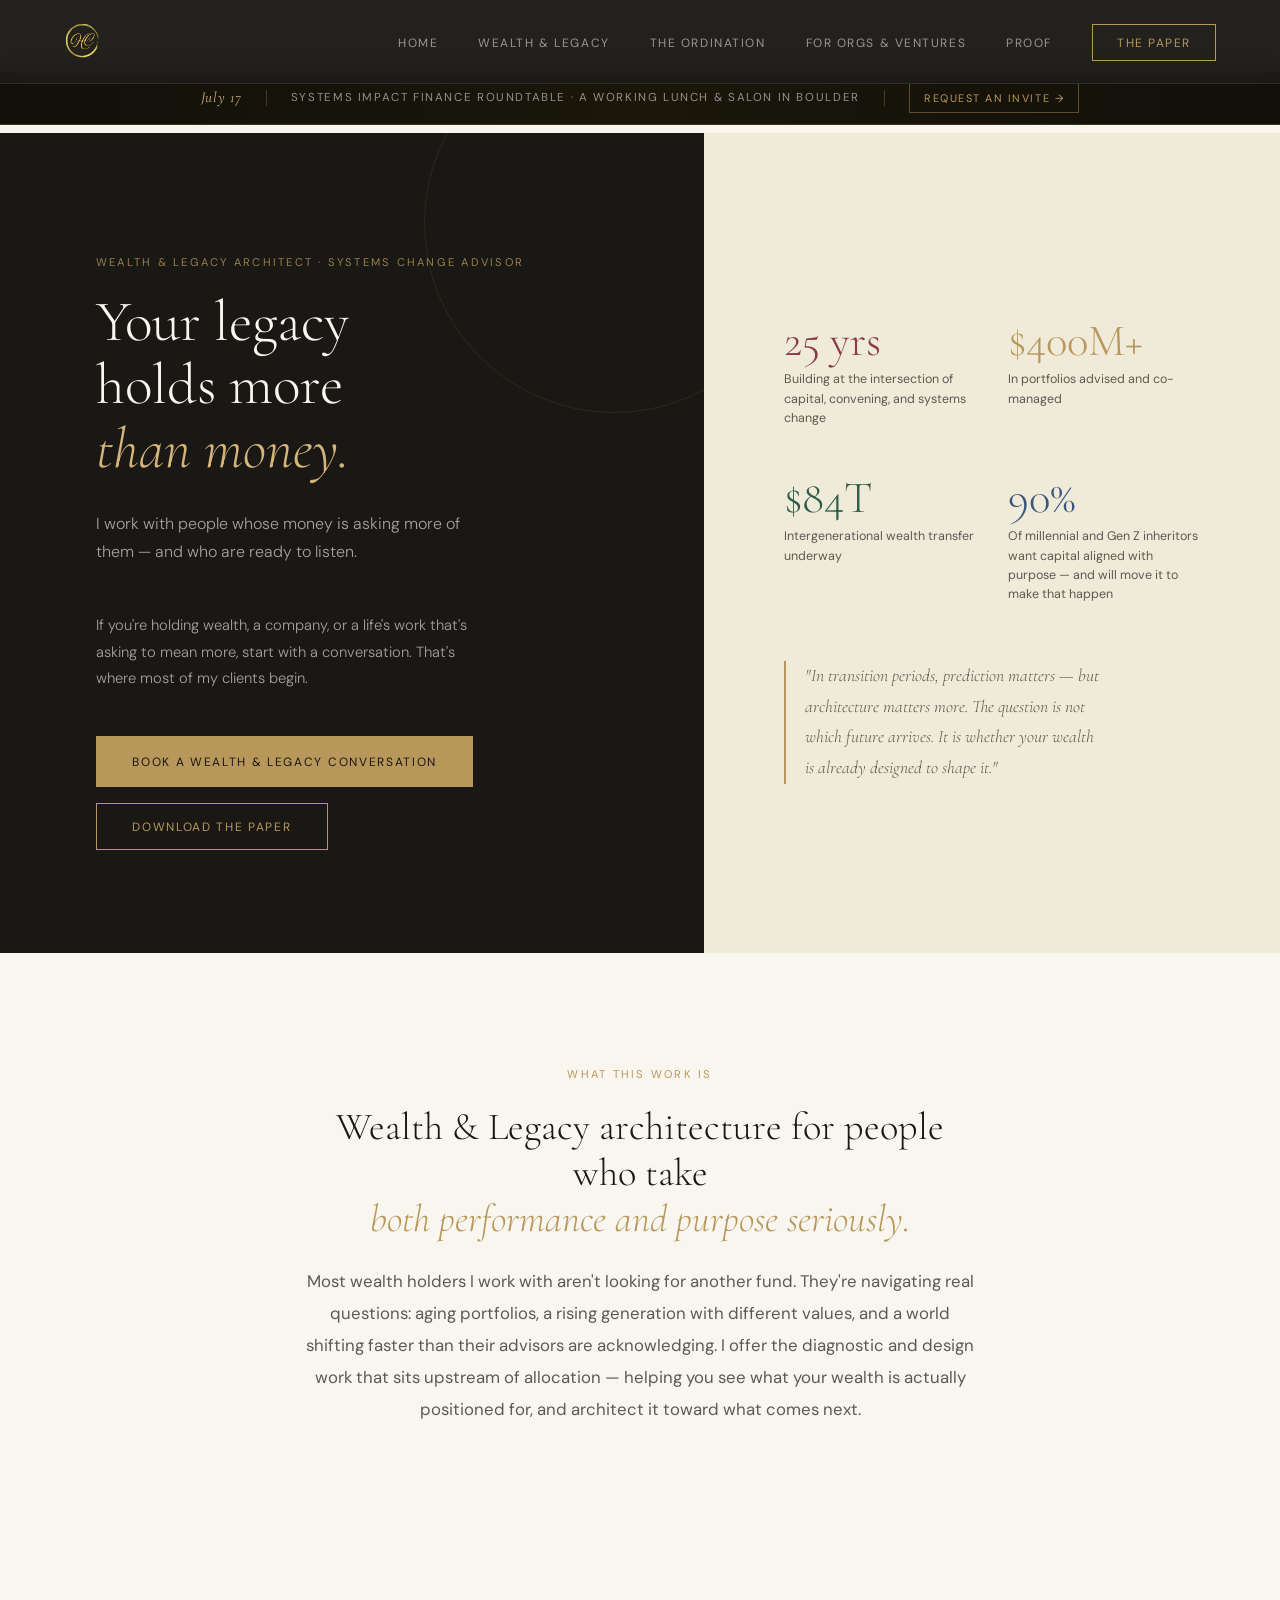
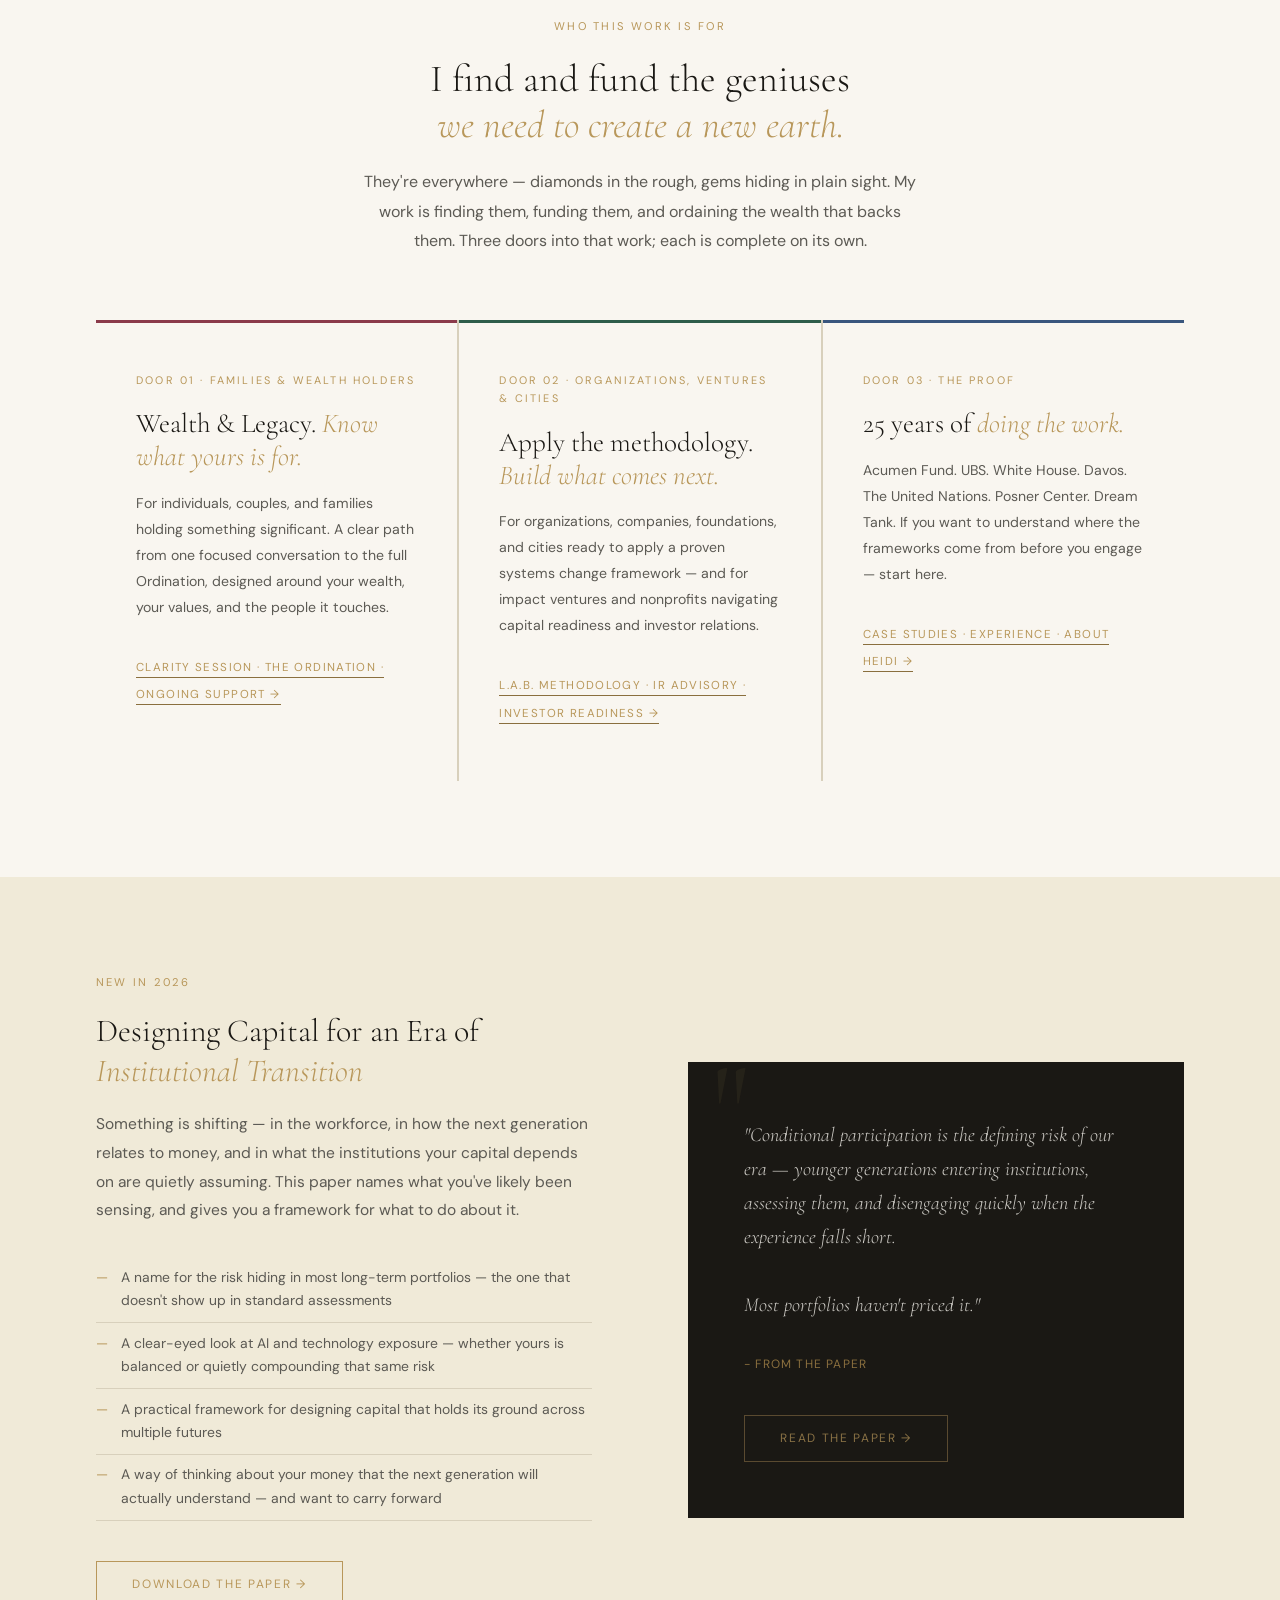
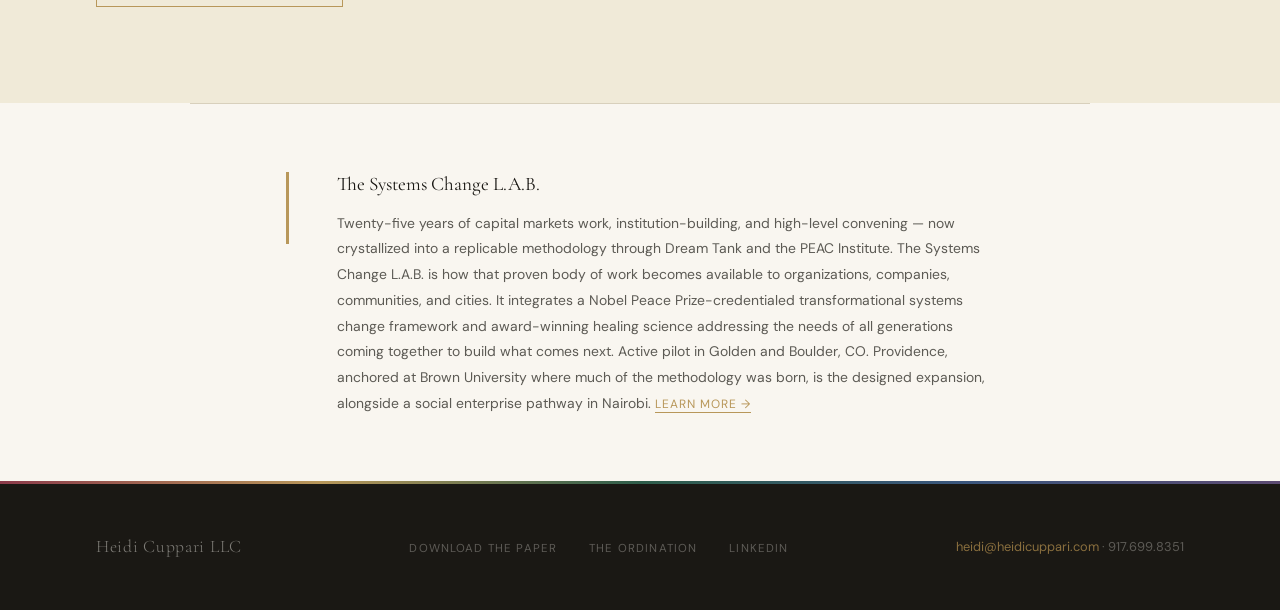
==== commit ba9cd397: "Update index.html" ====
--- a/index.html
+++ b/index.html
@@ -1,5 +1,6 @@
 <!DOCTYPE html>
 <!-- PHOTO: Upload your headshot as /heidi-photo.jpg to your Netlify site root. Recommended: square crop, min 600x600px, professional but warm. The photo appears in 3 places: home hero, about page, and proof page. -->
+<!-- [CONFIRM] placeholders in this file: none. All index.html changes from the October 2026 site brief are final copy. -->
 <html lang="en">
 <head>
 <meta charset="UTF-8">
@@ -46,6 +47,15 @@
   </ul>
 </nav>
 
+  <!-- ROUNDTABLE EVENT BANNER — remove after July 17 -->
+<div class="event-banner">
+  <span class="event-banner-title">July 17</span>
+  <div class="event-banner-divider"></div>
+  <span class="event-banner-text">Systems Impact Finance Roundtable · A working lunch &amp; salon in Boulder</span>
+  <div class="event-banner-divider"></div>
+  <a href="/roundtable" class="event-banner-cta">Request an Invite →</a>
+</div>
+
 <!-- HOME -->
 <div class="page active" id="page-home">
   <section class="home-hero">
@@ -99,7 +109,7 @@
         <span class="door-label">Door 01 · Families &amp; Wealth Holders</span>
         <h3>Wealth &amp; Legacy. <em>Know what yours is for.</em></h3>
         <p>For individuals, couples, and families holding something significant. A clear path from one focused conversation to the full Ordination, designed around your wealth, your values, and the people it touches.</p>
-        <span class="door-link">Clarity Session · Design Intensive · The Ordination →</span>
+        <span class="door-link">Clarity Session · The Ordination · Ongoing Support →</span>
       </div>
       <div class="door-card door-emerald" onclick="showPage('orgs')">
         <span class="door-label">Door 02 · Organizations, Ventures &amp; Cities</span>
@@ -171,35 +181,41 @@
   <section class="orgs-offers">
     <div class="orgs-offers-header">
       <span class="eyebrow">The Path</span>
-      <h2>Four ways in.<br><em>Each complete on its own.</em></h2>
-      <p>Every engagement is private, personal, and built around what you hold and what it's meant to do. Begin where you are. Pricing and fit are part of our first conversation, not a checkout page.</p>
-    </div>
-
+      <h2>Begin where you are.<br><em>Each step complete on its own.</em></h2>
+      <p>Every engagement is private, personal, and built around what you hold and what it's meant to do. Pricing and fit are part of our first conversation.</p>
+    </div>
     <div class="orgs-offer-grid">
       <div class="orgs-offer-tile" style="border-top:3px solid #8b3a4a;">
         <span class="offer-tag">01 · The Entry Point</span>
         <h3>Wealth &amp; Legacy Clarity Session</h3>
-        <p>One focused working session to map where your wealth sits, run it against the transition underway, and name the two or three things that matter most right now. Most people leave this single session thinking differently about their next advisor conversation, their next allocation, and their next family dinner.</p>
+        <p>One focused 90-minute session for when a decision is in front of you: a sale, an inheritance, a new chapter. We map what you hold and what you're weighing, and name the two or three moves that matter most. You leave with questions ready for your CPA and attorney.</p>
         <a href="https://calendly.com/heidi_cuppari/strategy-session" target="_blank" class="service-link" style="display:inline-block;margin-top:0.5rem;">Book a conversation to begin →</a>
       </div>
+      <div class="orgs-offer-tile" style="border-top:3px solid #b8975a;">
+        <span class="offer-tag">02 · The Signature Experience</span>
+        <h3>The Ordination</h3>
+        <p>Two private days in which you, not just your holdings, are set in order around your purpose. Held online, in person on the land outside Boulder, or as The Threshold: 24 hours on the land with somatic and energy work and ceremony alongside Dr. Claudia Skye Zimmermann. You leave with your Declaration, your Money Manifesto, and your First Move.</p>
+        <a href="/ordination.html" class="service-link" style="display:inline-block;margin-top:0.5rem;">See the three formats and pricing →</a>
+      </div>
       <div class="orgs-offer-tile" style="border-top:3px solid #2e5d4a;">
-        <span class="offer-tag">02 · The Deeper Work</span>
+        <span class="offer-tag">03 · The Deeper Work</span>
         <h3>Wealth &amp; Legacy Design Intensive</h3>
-        <p>For individuals, couples, and families ready to go beyond a single session. A full review of what you hold, values and legacy alignment, and a personalized design framework you can bring to your advisors and hand to the next generation. Intergenerational by design: each family member arrives at the collective conversation already knowing what they bring. What emerges is a shared vision that is genuinely co-created, not inherited.</p>
+        <p>For complex holdings, couples, and families building something to last. A full review of holdings, values, and legacy, ending in a design framework for your advisors and the next generation. In person, each family member, teens included, has a private session before the family comes together.</p>
         <a href="mailto:heidi@heidicuppari.com?subject=Wealth%20%26%20Legacy%20Design%20Intensive" class="service-link" style="display:inline-block;margin-top:0.5rem;">Inquire about the Intensive →</a>
       </div>
-      <div class="orgs-offer-tile" style="border-top:3px solid #b8975a;">
-        <span class="offer-tag">03 · The Signature Experience</span>
-        <h3>The Ordination</h3>
-        <p>Two private days in which you, not just your holdings, are set in order around your purpose. You arrive holding something significant. You leave with a written declaration of what it's for, a report your advisors can work from, your Money Manifesto, and your first move already chosen.</p>
-        <a href="/ordination.html" class="service-link" style="display:inline-block;margin-top:0.5rem;">Explore the Ordination →</a>
-      </div>
       <div class="orgs-offer-tile" style="border-top:3px solid #3a567d;">
-        <span class="offer-tag">04 · Ongoing Partnership</span>
-        <h3>Strategic Advisory</h3>
-        <p>By application. For wealth holders navigating active transition: liquidity events, next generation engagement, family structures, and the design work that sits upstream of every allocation decision. A small number of these relationships at a time, because of the depth they require.</p>
-        <a href="mailto:heidi@heidicuppari.com?subject=Strategic%20Advisory%20Inquiry" class="service-link" style="display:inline-block;margin-top:0.5rem;">Apply for advisory →</a>
-      </div>
+        <span class="offer-tag">04 · Ongoing Support</span>
+        <h3>Wealth Steward &amp; Strategic Advisory</h3>
+        <p>For transitions that unfold over months. A steady hand on the practical side (books, budget, coordination with your CPA and attorney), or a senior partner by application while you sell, restructure, or build a foundation, trust, or family office.</p>
+        <a href="mailto:heidi@heidicuppari.com?subject=Ongoing%20Support%20Inquiry" class="service-link" style="display:inline-block;margin-top:0.5rem;">Ask about ongoing support →</a>
+      </div>
+    </div>
+    <p style="font-family:'Cormorant Garamond',serif;font-style:italic;font-size:1.1rem;color:#2e5d4a;margin-top:1.5rem;">Also available through our partner: Inner Alchemy sessions with Dr. Claudia Skye Zimmermann.</p>
+    <div class="orgs-offers-header" style="margin-top:3rem;">
+      <span class="eyebrow">Financial Strategy &amp; Operations</span>
+      <h2>A senior financial partner,<br><em>without a full-time hire.</em></h2>
+      <p>Fractional CFO · Bookkeeping &amp; Accounting · Manifesto in Motion, 90 days of putting your Money Manifesto into practice · Opportunity Review, an independent read on a deal or fund before you commit · Strategy Hours in flexible blocks.</p>
+      <a href="mailto:heidi@heidicuppari.com?subject=Financial%20Strategy%20%26%20Operations" class="service-link">Ask about financial support →</a>
     </div>
   </section>
 
@@ -510,6 +526,12 @@
         <h3>IR Advisory &amp; Capital Architecture</h3>
         <p>For impact ventures and mission-driven orgs — for-profit and nonprofit — building self-sustaining models. IR strategy, narrative, introductions, and ongoing advisory for organizations that need capital to move.</p>
         <span class="service-link" style="display:inline-block;margin-top:0.5rem;cursor:pointer;" onclick="showPage('impact-orgs')">Learn more →</span>
+      </div>
+      <div class="orgs-offer-tile">
+        <span class="offer-tag">Financial Operations</span>
+        <h3>Fractional CFO &amp; Bookkeeping</h3>
+        <p>For impact ventures and mission-driven organizations that need senior financial leadership without a full-time hire: cash flow, budgeting, board and investor reporting, capital-raise readiness, and clean books handed to your CPA.</p>
+        <a href="mailto:heidi@heidicuppari.com?subject=Fractional%20CFO" class="service-link" style="display:inline-block;margin-top:0.5rem;">Ask about financial support →</a>
       </div>
     </div>
 
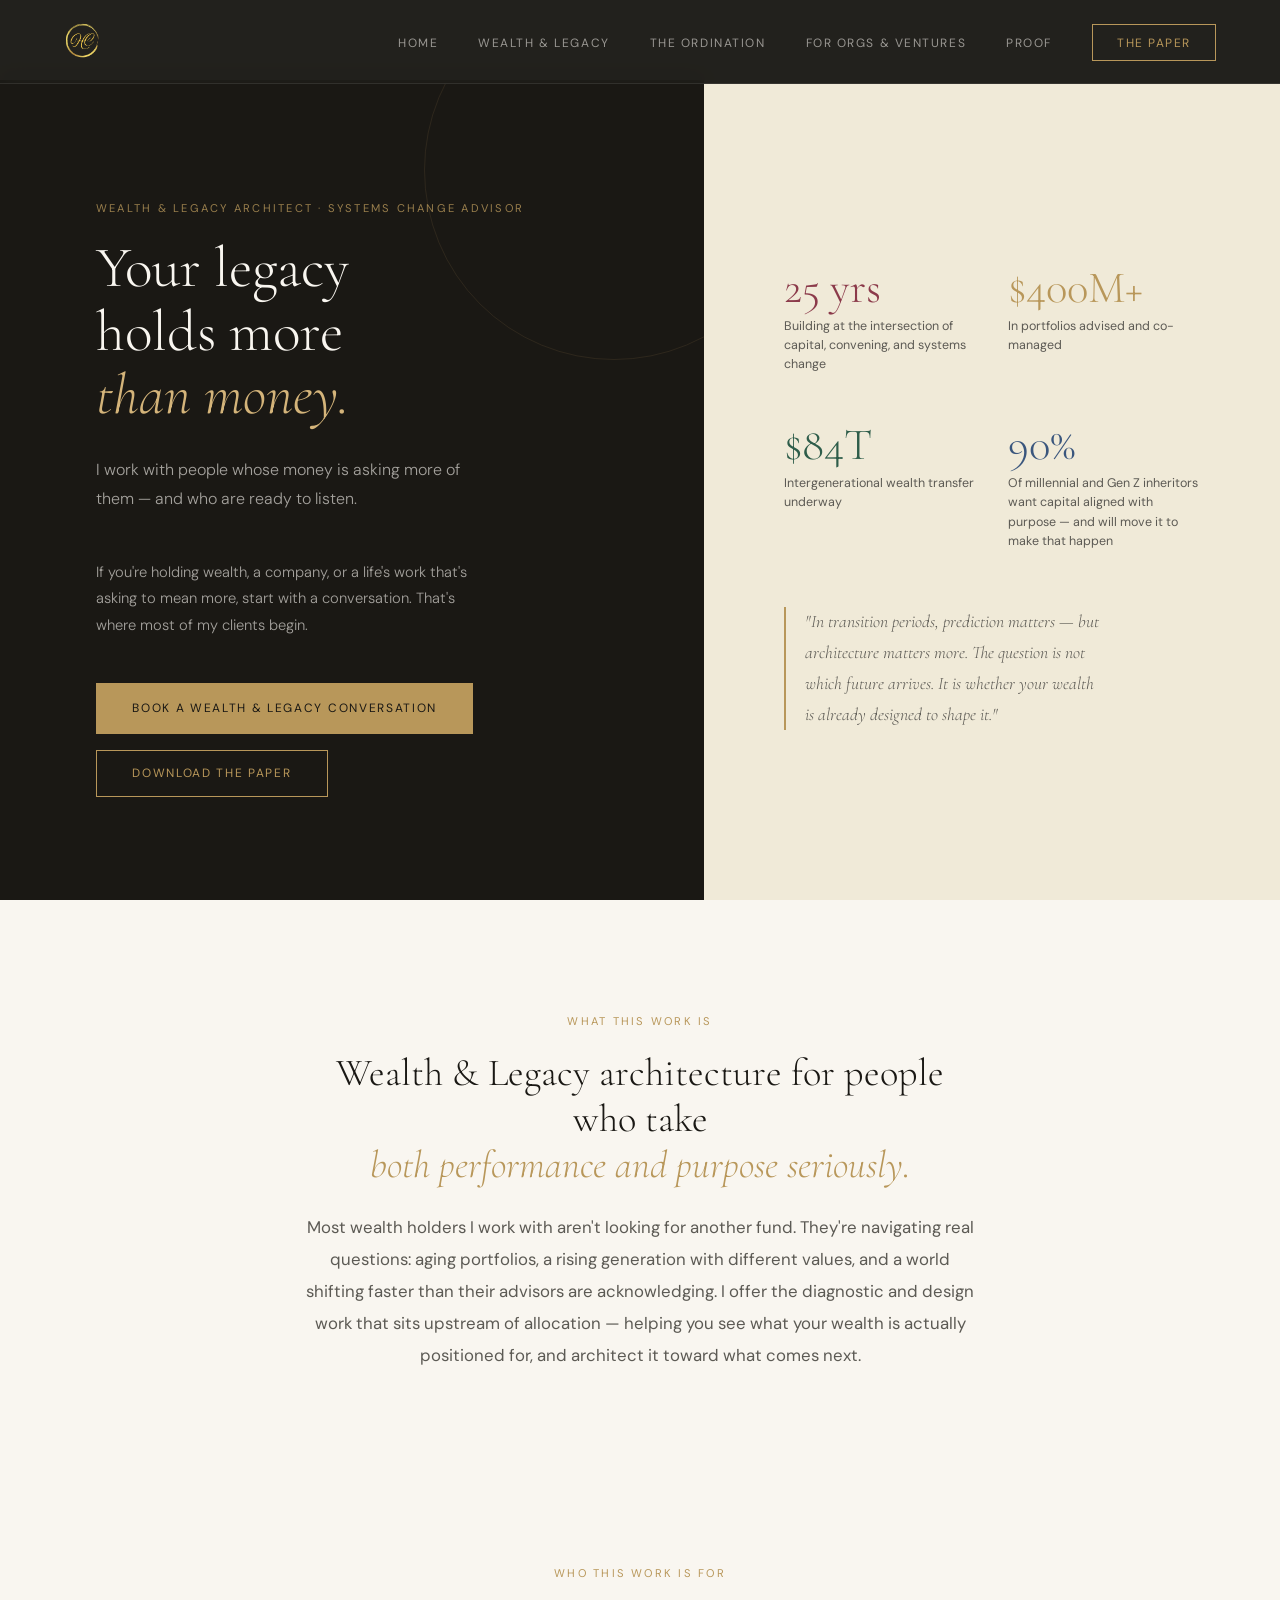
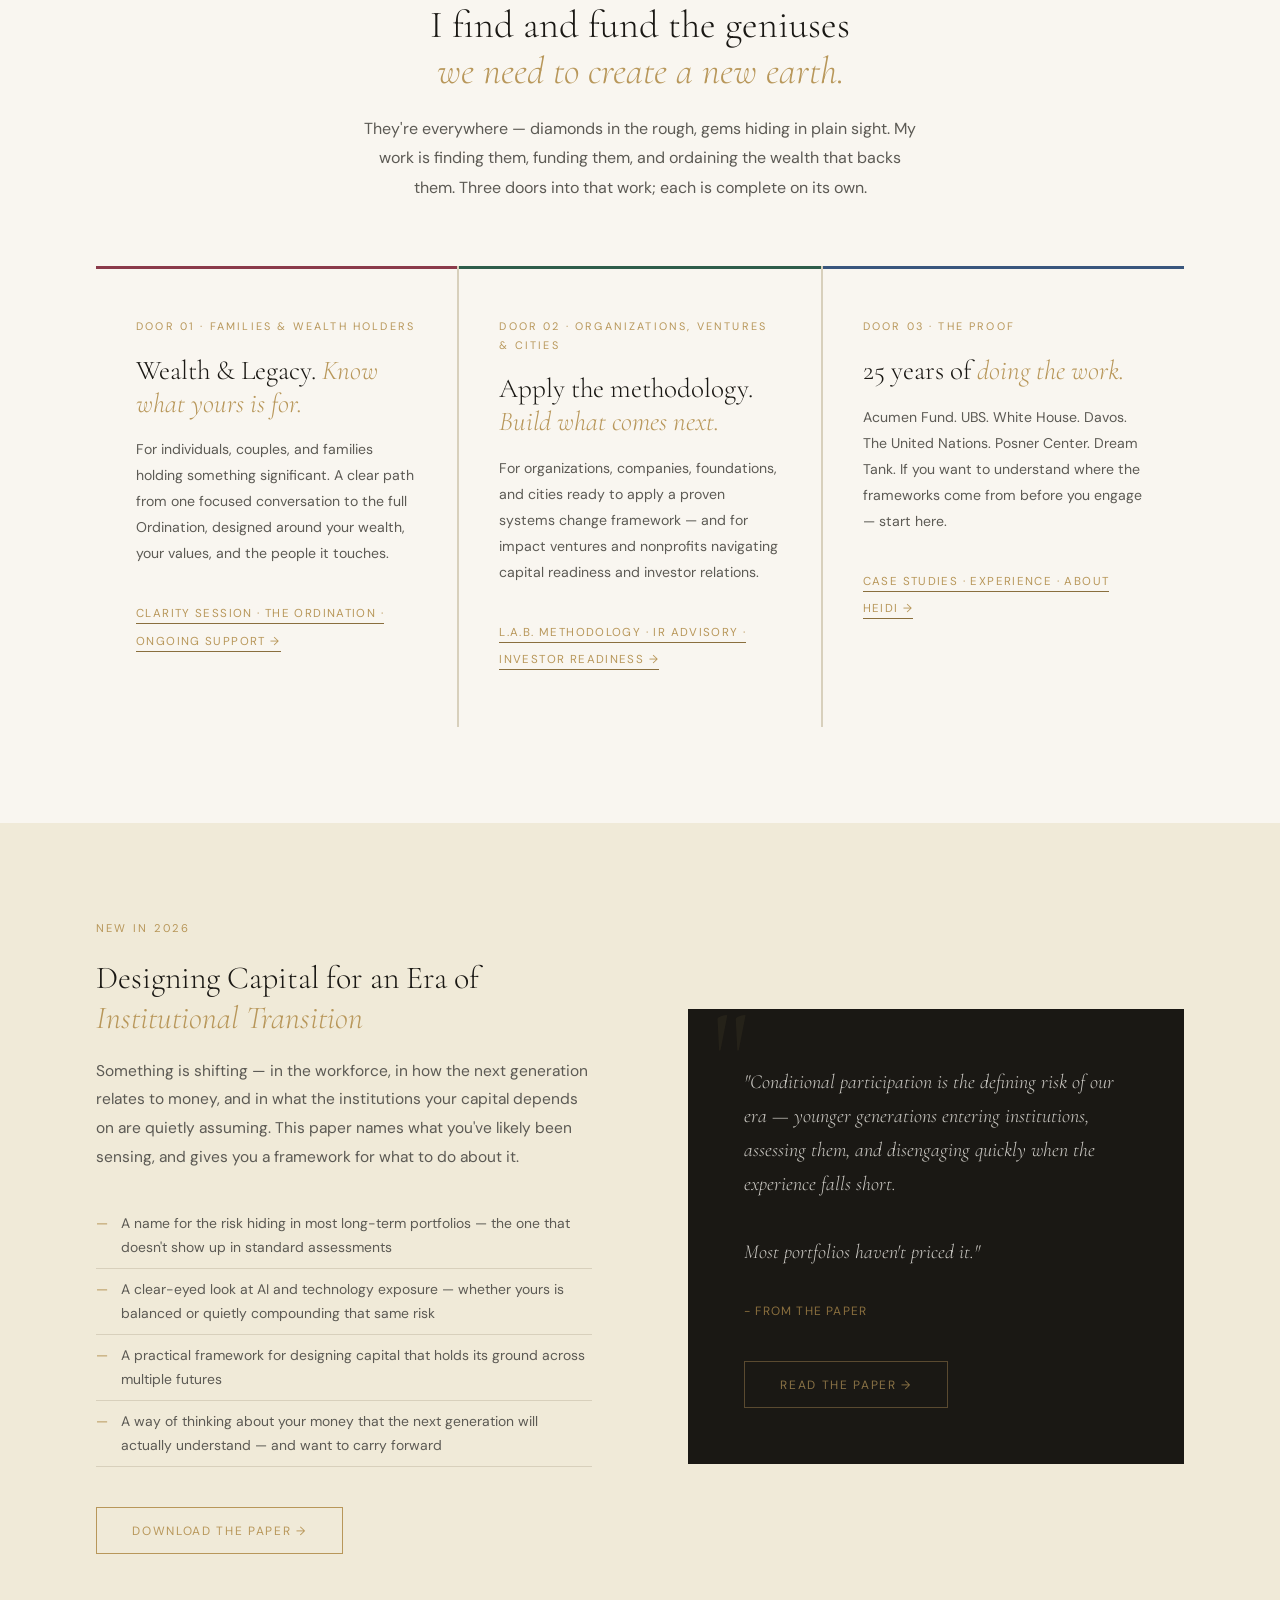
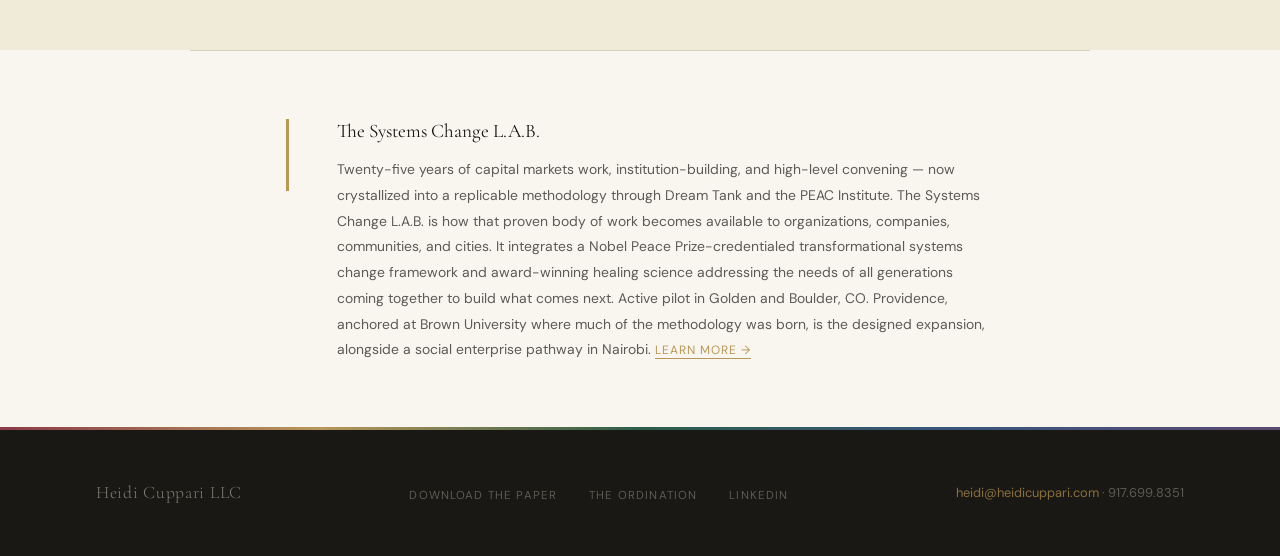
==== commit 5aad5fec: "Remove roundtable event banner from index.html Removed the roundtable event banner that was schedule" ====
--- a/index.html
+++ b/index.html
@@ -46,15 +46,6 @@
     <li><a onclick="showPage('paper')" id="nav-paper" class="nav-cta">The Paper</a></li>
   </ul>
 </nav>
-
-  <!-- ROUNDTABLE EVENT BANNER — remove after July 17 -->
-<div class="event-banner">
-  <span class="event-banner-title">July 17</span>
-  <div class="event-banner-divider"></div>
-  <span class="event-banner-text">Systems Impact Finance Roundtable · A working lunch &amp; salon in Boulder</span>
-  <div class="event-banner-divider"></div>
-  <a href="/roundtable" class="event-banner-cta">Request an Invite →</a>
-</div>
 
 <!-- HOME -->
 <div class="page active" id="page-home">
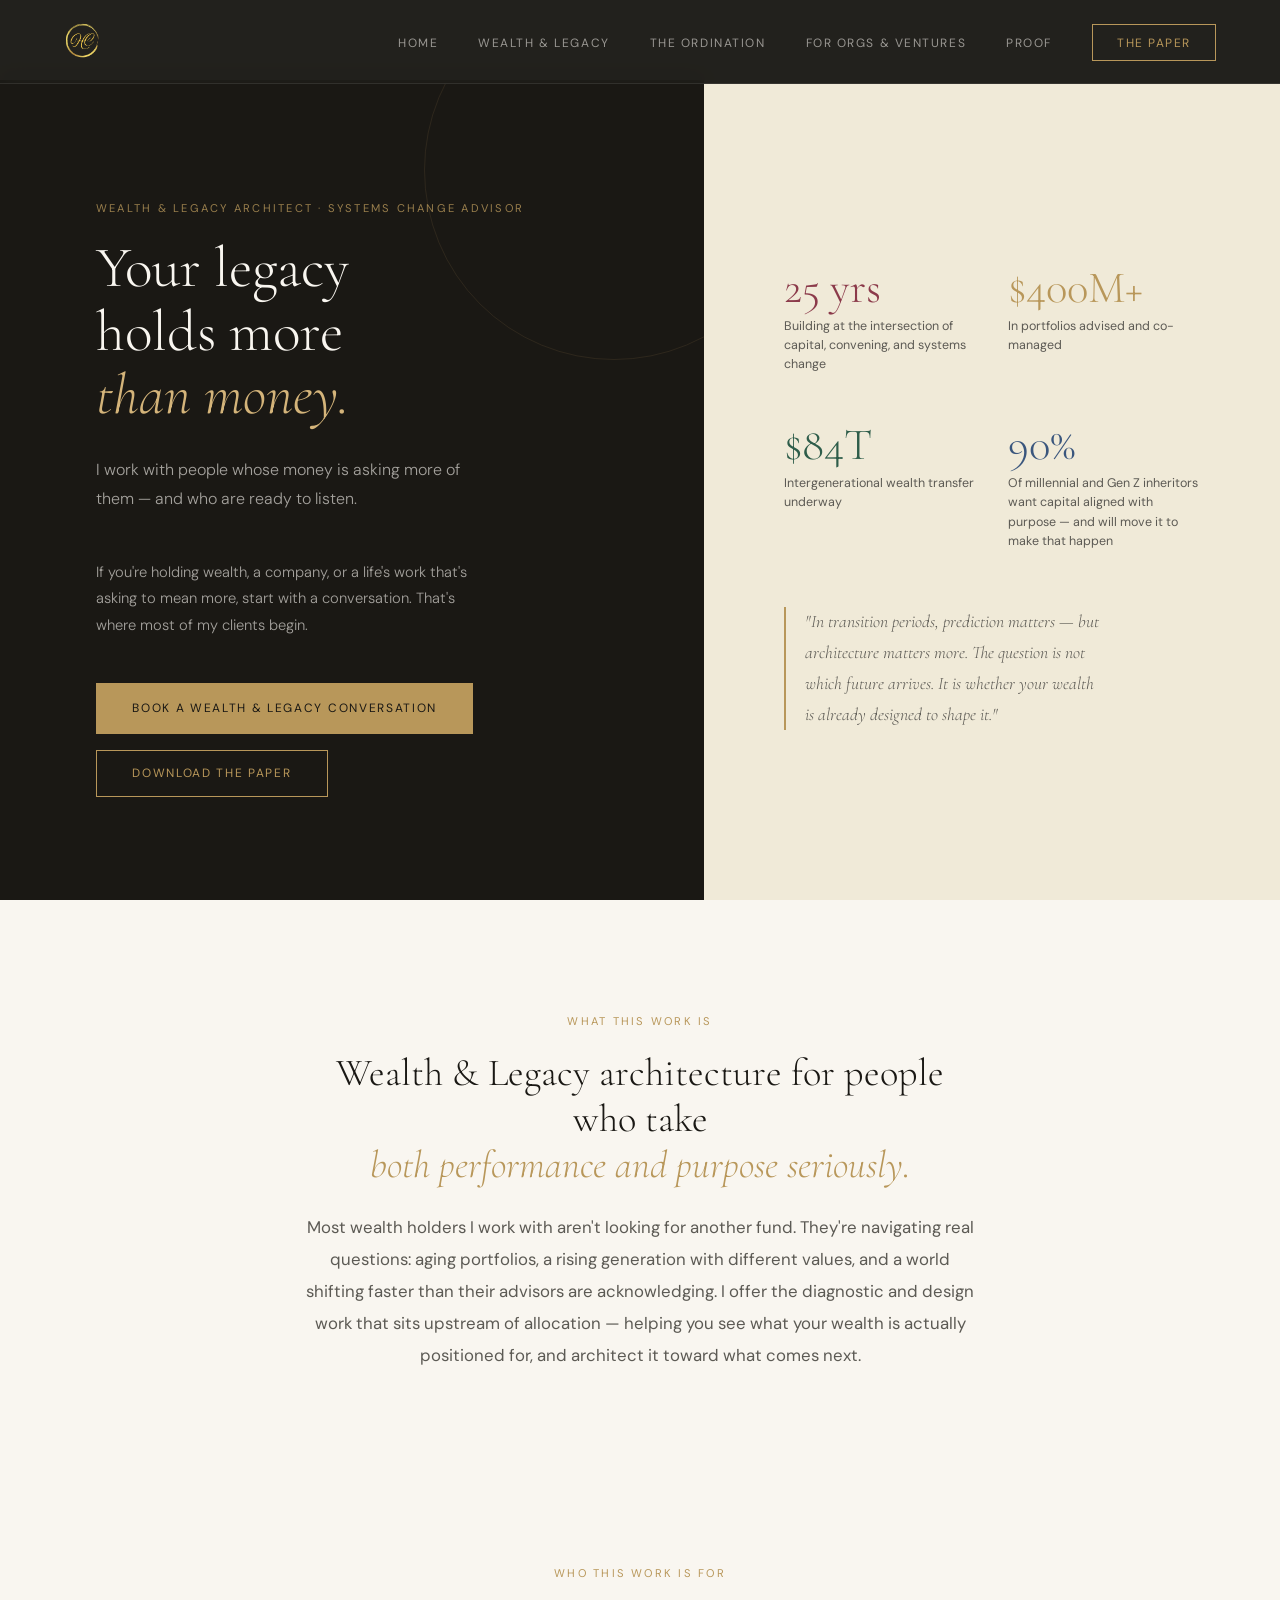
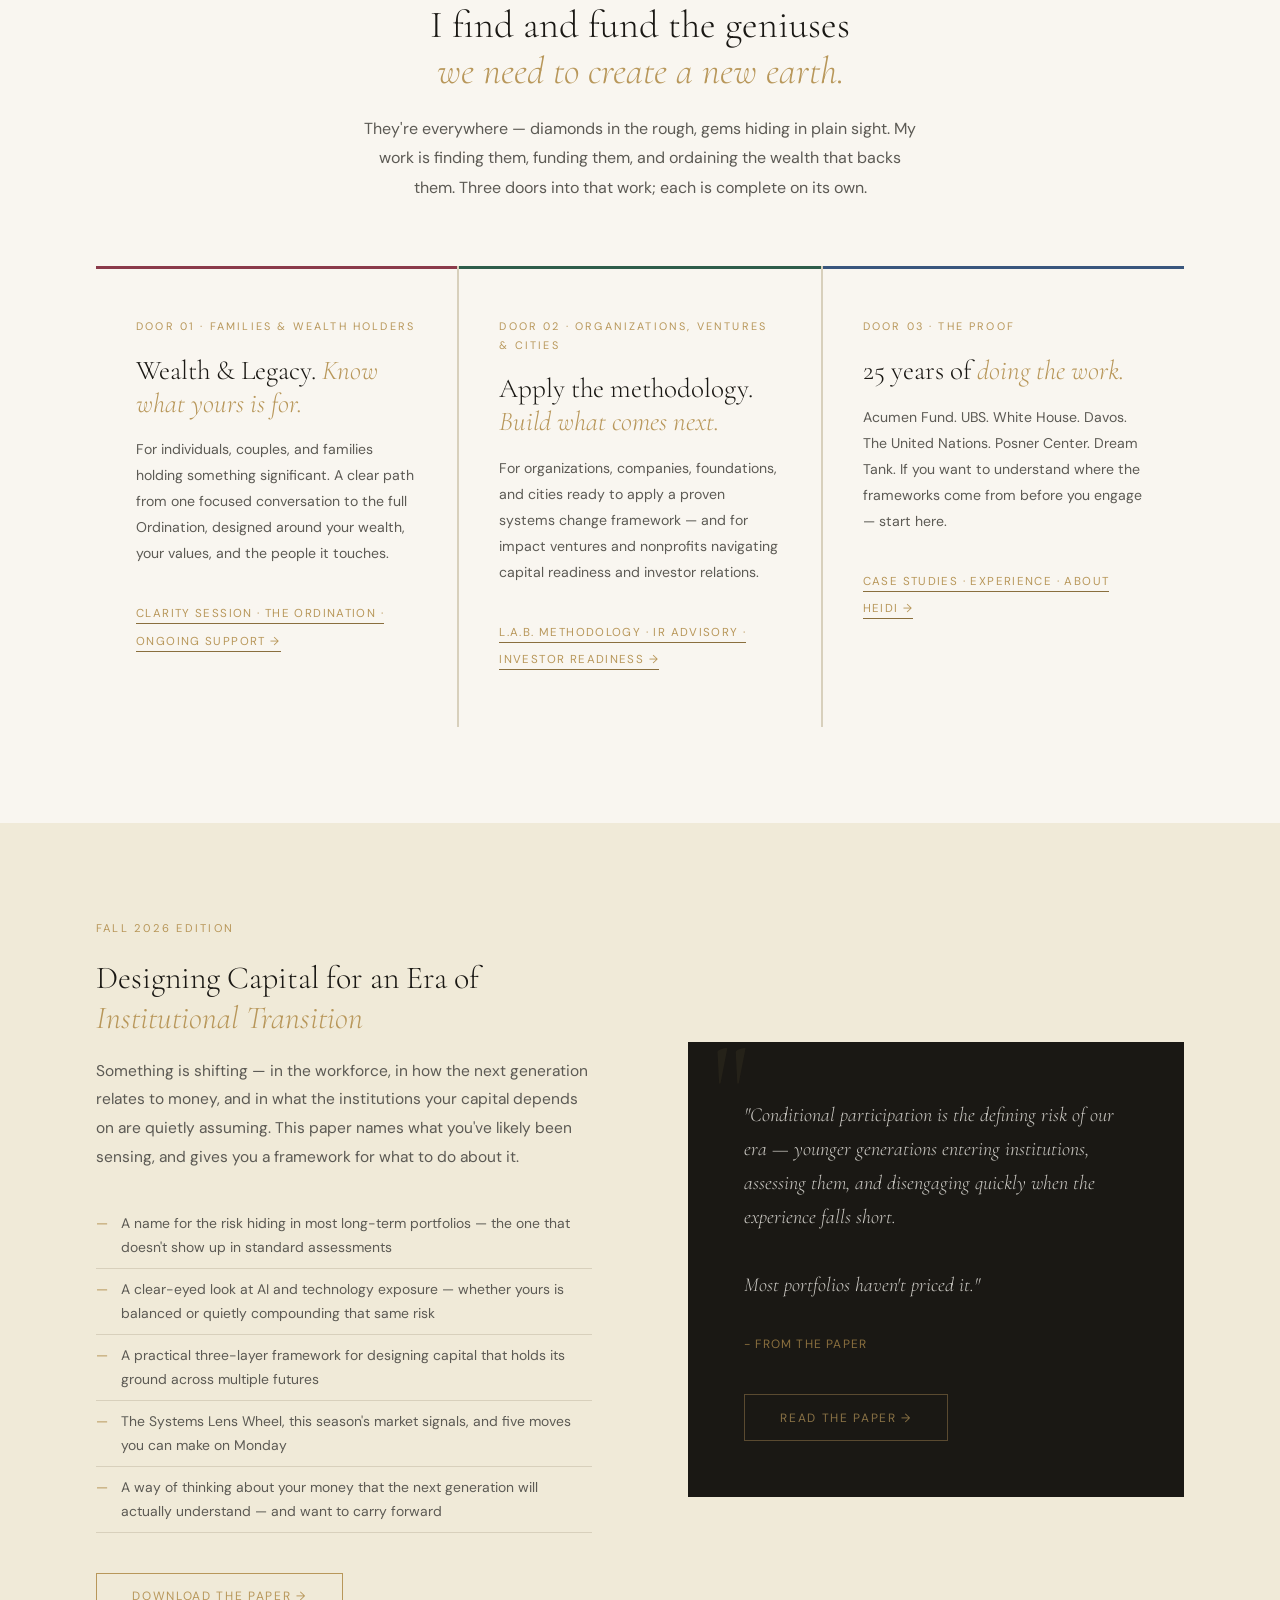
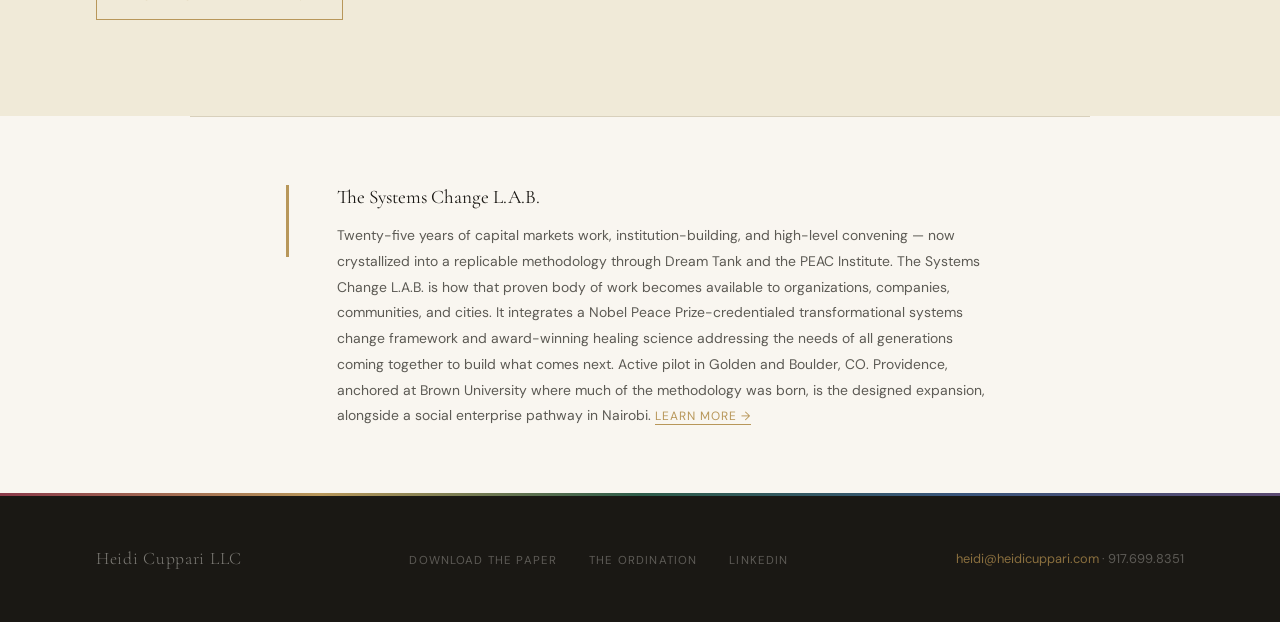
==== commit 5d2ebb25: "DreamManifestrix" ====
--- a/index.html
+++ b/index.html
@@ -119,13 +119,14 @@
 
   <section class="home-paper-teaser">
     <div>
-      <span class="eyebrow">New in 2026</span>
+      <span class="eyebrow">Fall 2026 Edition</span>
       <h2>Designing Capital for an Era of <em>Institutional Transition</em></h2>
       <p>Something is shifting — in the workforce, in how the next generation relates to money, and in what the institutions your capital depends on are quietly assuming. This paper names what you've likely been sensing, and gives you a framework for what to do about it.</p>
       <ul class="paper-teaser-themes">
         <li>A name for the risk hiding in most long-term portfolios — the one that doesn't show up in standard assessments</li>
         <li>A clear-eyed look at AI and technology exposure — whether yours is balanced or quietly compounding that same risk</li>
-        <li>A practical framework for designing capital that holds its ground across multiple futures</li>
+        <li>A practical three-layer framework for designing capital that holds its ground across multiple futures</li>
+        <li>The Systems Lens Wheel, this season's market signals, and five moves you can make on Monday</li>
         <li>A way of thinking about your money that the next generation will actually understand — and want to carry forward</li>
       </ul>
       <button class="btn-outline-gold" onclick="showPage('paper')">Download the Paper →</button>
@@ -217,69 +218,25 @@
       <p>A short read on how your wealth sits relative to the transition underway, in markets, in your family, and across generations. Most of what follows you won't have been asked by an advisor. About five minutes. I read every submission personally and respond with specific observations within 48 hours. Your answers stay with me. No lists, no sequence.</p>
 
       <div class="assessment-form" id="wform-wrap">
-        <div class="aform-row">
-          <div class="aform-field">
-            <label>First Name</label>
-            <input type="text" id="wf-fname" placeholder="First name">
-          </div>
-          <div class="aform-field">
-            <label>Last Name</label>
-            <input type="text" id="wf-lname" placeholder="Last name">
-          </div>
-        </div>
-        <div class="aform-field">
-          <label>Email Address</label>
-          <input type="email" id="wf-email" placeholder="Your email address">
-        </div>
-        <div class="aform-field">
-          <label>Which best describes the current shape of your wealth?</label>
-          <select id="wf-shape">
-            <option value="">Select one...</option>
-            <option>Mostly public markets (equities, fixed income)</option>
-            <option>Mostly private (PE, VC, private credit, real assets)</option>
-            <option>Concentrated in one or two positions</option>
-            <option>Spread across holdings I don't fully track</option>
-            <option>A recent liquidity event changed everything</option>
-          </select>
-        </div>
-        <div class="aform-field">
-          <label>How much of your exposure is effectively a bet on continued AI and big-tech dominance?</label>
-          <select id="wf-tech">
-            <option value="">Select one...</option>
-            <option>A large, conscious position</option>
-            <option>Large, though I hadn't framed it that way</option>
-            <option>Modest</option>
-            <option>Minimal</option>
-            <option>Not sure</option>
-          </select>
-        </div>
-        <div class="aform-field">
-          <label>Where does the next generation sit in your wealth picture today?</label>
-          <select id="wf-nextgen">
-            <option value="">Select one...</option>
-            <option>Actively involved and aligned</option>
-            <option>Involved, but we see things differently</option>
-            <option>Not yet involved, and I want them to be</option>
-            <option>Not applicable to my situation</option>
-          </select>
-        </div>
-        <div class="aform-field">
-          <label>What's the question underneath the money for you right now?</label>
-          <textarea id="wf-question" placeholder="The restlessness, the decision you keep circling, the conversation you haven't had yet. The honest version."></textarea>
-        </div>
-        <div class="aform-field">
-          <label>What would a good outcome look like?</label>
-          <textarea id="wf-outcome" placeholder="What would feel like clarity, six months from now?"></textarea>
-        </div>
-        <button class="aform-submit" onclick="handleWealthSubmit()">Submit the Assessment</button>
-        <p class="aform-privacy">I read every submission personally and respond within 48 hours with specific observations. Your information stays with me.</p>
-      </div>
-      <div class="aform-thankyou" id="wform-thankyou">
-        <div class="gold-rule" style="margin:0 auto 1.5rem;"></div>
-        <h3>Your assessment is in.</h3>
-        <p>I'll read it personally and respond with specific observations within 48 hours. Watch for a note from heidi@heidicuppari.com.</p>
-        <p style="margin-top:1rem;font-size:0.82rem;color:rgba(92,90,84,0.5);">If you'd rather talk sooner, you can book a conversation now and we'll work from your answers together.</p>
-        <a href="https://calendly.com/heidi_cuppari/strategy-session" target="_blank" class="btn-gold" style="margin-top:1.5rem;display:inline-block;">Book a Wealth &amp; Legacy Conversation</a>
+        <iframe
+      src="https://links.tfesystems.com/widget/form/CBQIkbd9tb7xXKwrY1CB"
+      style="width:100%;height:100%;border:none;border-radius:8px"
+      id="inline-CBQIkbd9tb7xXKwrY1CB"
+      data-layout="{'id':'INLINE'}"
+      data-trigger-type="alwaysShow"
+      data-trigger-value=""
+      data-activation-type="alwaysActivated"
+      data-activation-value=""
+      data-deactivation-type="neverDeactivate"
+      data-deactivation-value=""
+      data-form-name="Wealth &amp; Legacy Assessment"
+      data-height="1000"
+      data-layout-iframe-id="inline-CBQIkbd9tb7xXKwrY1CB"
+      data-form-id="CBQIkbd9tb7xXKwrY1CB"
+      data-cookie-consent="true"
+      data-cookie-consent-provider="auto"
+      title="Wealth &amp; Legacy Assessment">
+    </iframe>
       </div>
     </div>
   </section>
@@ -310,13 +267,14 @@
 <div class="page" id="page-paper">
   <section class="paper-hero">
     <div class="paper-hero-left">
-      <span class="eyebrow eyebrow-light fade-up">Private Circulation · Complimentary Download</span>
+      <span class="eyebrow eyebrow-light fade-up">Fall 2026 Edition · Private Circulation · Complimentary Download</span>
       <h1 class="fade-up-2">Designing Capital<br>for an Era of<br><em>Institutional Transition</em></h1>
       <p class="paper-desc fade-up-3">Something is shifting — in the workforce, in how the next generation relates to institutions, and in what the capital built over the last 25 years was quietly depending on. This paper names what you've likely been sensing, and gives you a framework for what to do about it.</p>
       <ul class="paper-themes-list fade-up-4">
         <li>A name for the risk hiding in most long-term portfolios — the one that doesn't show up in standard assessments</li>
         <li>A clear-eyed look at AI and technology exposure — whether yours is balanced or quietly compounding that same risk</li>
-        <li>A practical three-part framework for designing capital that holds its ground no matter which future arrives</li>
+        <li>A practical three-layer framework for designing capital that holds its ground no matter which future arrives</li>
+        <li>The Systems Lens Wheel, this season's market signals, and five moves you can make on Monday</li>
         <li>A way of thinking about your money that the next generation will actually understand — and want to carry forward</li>
       </ul>
     </div>
@@ -325,34 +283,26 @@
         <h2>Get the Paper</h2>
         <p class="form-sub">This paper is shared by invitation and request — typically reserved for advisory clients and select wealth holders.</p>
         <div id="paper-form">
-          <div class="form-field" style="display:grid;grid-template-columns:1fr 1fr;gap:0.8rem;">
-            <div>
-              <label style="display:block;font-size:0.68rem;letter-spacing:0.1em;text-transform:uppercase;color:rgba(92,90,84,0.6);margin-bottom:0.4rem;">First Name</label>
-              <input type="text" placeholder="First name" id="fname" style="width:100%;padding:0.75rem 1rem;border:1px solid rgba(92,90,84,0.2);background:rgba(255,255,255,0.6);font-size:0.9rem;">
-            </div>
-            <div>
-              <label style="display:block;font-size:0.68rem;letter-spacing:0.1em;text-transform:uppercase;color:rgba(92,90,84,0.6);margin-bottom:0.4rem;">Last Name</label>
-              <input type="text" placeholder="Last name" id="flname" style="width:100%;padding:0.75rem 1rem;border:1px solid rgba(92,90,84,0.2);background:rgba(255,255,255,0.6);font-size:0.9rem;">
-            </div>
-          </div>
-          <div class="form-field">
-            <label>Email Address</label>
-            <input type="email" placeholder="Your email address" id="femail">
-          </div>
-          <div class="form-field">
-            <label>Firm or Family Office <span style="color:rgba(92,90,84,0.4);font-style:italic;text-transform:none;letter-spacing:0;">(optional)</span></label>
-            <input type="text" placeholder="Your firm or family office" id="ffirm">
-          </div>
-          <button class="form-submit-btn" onclick="handleFormSubmit()">Send Me the Paper</button>
-          <p class="form-privacy">I share this work privately. Your information stays with me — no lists, no spam.</p>
-        </div>
-        <div class="thankyou-state" id="form-thankyou">
-          <div class="gold-rule" style="margin-bottom:1.5rem;"></div>
-          <h2>Your copy is ready.</h2>
-          <p>Click below to download <em>Designing Capital for an Era of Institutional Transition</em>. It opens as a PDF — save it to read at your pace.</p>
-          <a href="/designing-capital-2026.pdf" target="_blank" class="btn-gold" style="margin-top:0.5rem;margin-bottom:1.5rem;display:inline-block;">Download the Paper →</a>
-          <p style="font-size:0.82rem;color:rgba(92,90,84,0.5);">When you're ready to talk about what you read, that conversation is complimentary. <a href="https://calendly.com/heidi_cuppari/strategy-session" target="_blank" style="color:var(--gold);">Book it here</a> or write me at <a href="mailto:heidi@heidicuppari.com" style="color:var(--gold);">heidi@heidicuppari.com</a></p>
-        </div>
+        <iframe
+      src="https://links.tfesystems.com/widget/form/HrTt6kbN6urclJ7CYHs4"
+      style="width:100%;height:100%;border:none;border-radius:8px"
+      id="inline-HrTt6kbN6urclJ7CYHs4"
+      data-layout="{'id':'INLINE'}"
+      data-trigger-type="alwaysShow"
+      data-trigger-value=""
+      data-activation-type="alwaysActivated"
+      data-activation-value=""
+      data-deactivation-type="neverDeactivate"
+      data-deactivation-value=""
+      data-form-name="Get the Paper"
+      data-height="520"
+      data-layout-iframe-id="inline-HrTt6kbN6urclJ7CYHs4"
+      data-form-id="HrTt6kbN6urclJ7CYHs4"
+      data-cookie-consent="true"
+      data-cookie-consent-provider="auto"
+      title="Get the Paper">
+    </iframe>
+      </div>
       </div>
     </div>
   </section>
@@ -419,75 +369,25 @@
       <p>This is your entry point — no pitch required, no sales sequence on the other end. Answer a few questions about your organization, your stage, and your capital needs. I read every submission personally and respond with specific observations within 48 hours. The assessment itself is often useful, independent of anything else.</p>
 
       <div class="assessment-form" id="aform-wrap">
-        <div class="aform-row">
-          <div class="aform-field">
-            <label>First Name</label>
-            <input type="text" id="af-fname" placeholder="First name">
-          </div>
-          <div class="aform-field">
-            <label>Last Name</label>
-            <input type="text" id="af-lname" placeholder="Last name">
-          </div>
-        </div>
-        <div class="aform-field">
-          <label>Email Address</label>
-          <input type="email" id="af-email" placeholder="Your email address">
-        </div>
-        <div class="aform-field">
-          <label>Organization Name</label>
-          <input type="text" id="af-org" placeholder="Your organization or venture">
-        </div>
-        <div class="aform-field">
-          <label>What best describes you?</label>
-          <select id="af-type">
-            <option value="">Select one...</option>
-            <option>Impact venture (for-profit)</option>
-            <option>Nonprofit or social enterprise</option>
-            <option>City, municipality, or government agency</option>
-            <option>Foundation or philanthropic organization</option>
-            <option>Company seeking L.A.B. partnership</option>
-            <option>Other mission-driven organization</option>
-          </select>
-        </div>
-        <div class="aform-field">
-          <label>What stage is your capital raise?</label>
-          <select id="af-stage">
-            <option value="">Select one...</option>
-            <option>Pre-raise — exploring if/how to raise capital</option>
-            <option>Getting ready — 6–12 months from active raise</option>
-            <option>Active raise — currently in investor conversations</option>
-            <option>Not raising capital — seeking L.A.B. or IR advisory only</option>
-          </select>
-        </div>
-        <div class="aform-field">
-          <label>What is your target raise amount? <span style="text-transform:none;letter-spacing:0;font-style:italic;color:rgba(92,90,84,0.5);">(optional)</span></label>
-          <select id="af-amount">
-            <option value="">Select one...</option>
-            <option>Under $250K</option>
-            <option>$250K – $1M</option>
-            <option>$1M – $5M</option>
-            <option>$5M – $25M</option>
-            <option>$25M+</option>
-            <option>Not applicable</option>
-          </select>
-        </div>
-        <div class="aform-field">
-          <label>What is your biggest capital challenge right now?</label>
-          <textarea id="af-challenge" placeholder="Tell me what's hard — the story, the structure, the right investors, something else. No pitch needed. Just the honest version."></textarea>
-        </div>
-        <div class="aform-field">
-          <label>What would a good outcome from this assessment look like for you?</label>
-          <textarea id="af-outcome" placeholder="What would feel like a win in this conversation?"></textarea>
-        </div>
-        <button class="aform-submit" onclick="handleAssessmentSubmit()">Submit the Assessment</button>
-        <p class="aform-privacy">I read every submission personally and respond within 48 hours with specific observations — not a sales sequence. Your information stays with me.</p>
-      </div>
-      <div class="aform-thankyou" id="aform-thankyou">
-        <div class="gold-rule" style="margin:0 auto 1.5rem;"></div>
-        <h3>Your assessment is in.</h3>
-        <p>I'll read it and respond with specific observations within 48 hours. Check heidi@heidicuppari.com and add it to your safe senders list.</p>
-        <p style="margin-top:1rem;font-size:0.82rem;color:rgba(92,90,84,0.5);">In the meantime, if you haven't read the Designing Capital paper — that's the best introduction to how I think about wealth architecture.</p>
-        <button class="btn-gold" style="margin-top:1.5rem;" onclick="showPage('paper')">Read the Designing Capital Paper</button>
+        <iframe
+      src="https://links.tfesystems.com/widget/form/6mgFmOO4IFySseZTIByC"
+      style="width:100%;height:100%;border:none;border-radius:8px"
+      id="inline-6mgFmOO4IFySseZTIByC"
+      data-layout="{'id':'INLINE'}"
+      data-trigger-type="alwaysShow"
+      data-trigger-value=""
+      data-activation-type="alwaysActivated"
+      data-activation-value=""
+      data-deactivation-type="neverDeactivate"
+      data-deactivation-value=""
+      data-form-name="Investor Readiness Assessment"
+      data-height="1044"
+      data-layout-iframe-id="inline-6mgFmOO4IFySseZTIByC"
+      data-form-id="6mgFmOO4IFySseZTIByC"
+      data-cookie-consent="true"
+      data-cookie-consent-provider="auto"
+      title="Investor Readiness Assessment">
+    </iframe>
       </div>
     </div>
   </section>
@@ -862,7 +762,7 @@
     <p>Selected writing and frameworks — updated framing where the substance applies to the current moment.</p>
     <div class="thought-grid">
       <div class="thought-card">
-        <span class="thought-tag">Capital Architecture · 2026</span>
+        <span class="thought-tag">Capital Architecture · Fall 2026 Edition</span>
         <h3>Designing Capital for an Era of Institutional Transition</h3>
         <p>The paper that anchors this site — on structural risk, conditional participation, and the architecture of resilient capital. Written for wealth holders and family offices. The foundational document for how I think about capital design right now.</p>
         <a onclick="showPage('paper')">Download the Paper →</a>
@@ -1090,85 +990,7 @@
     if (target) showPage(target, false);
     try { history.replaceState({ page: target || 'home' }, '', window.location.pathname); } catch (e) {}
   })();
-  function handleFormSubmit() {
-    var femail = document.getElementById('femail').value.trim();
-    if (!femail) { alert('Please enter your email address.'); return; }
-    var fname = document.getElementById('fname').value.trim();
-    var flname = document.getElementById('flname') ? document.getElementById('flname').value.trim() : '';
-    var ffirm = document.getElementById('ffirm') ? document.getElementById('ffirm').value.trim() : '';
-    var fd = new FormData();
-    fd.append('name', fname + ' ' + flname);
-    fd.append('email', femail);
-    fd.append('firm', ffirm);
-    fd.append('_subject', 'Paper Download: ' + (fname ? fname + ' ' + flname : femail));
-    fetch('https://formspree.io/f/xlgojeqy', {
-      method: 'POST', body: fd, headers: { 'Accept': 'application/json' }
-    })
-    .then(function(r) { return r.json(); })
-    .then(function() {
-      document.getElementById('paper-form').style.display = 'none';
-      document.getElementById('form-thankyou').classList.add('visible');
-    })
-    .catch(function() {
-      document.getElementById('paper-form').style.display = 'none';
-      document.getElementById('form-thankyou').classList.add('visible');
-    });
-  }
-  function handleWealthSubmit() {
-    var email = document.getElementById('wf-email').value.trim();
-    if (!email) { alert('Please enter your email address.'); return; }
-    var fname = document.getElementById('wf-fname').value.trim();
-    var lname = document.getElementById('wf-lname').value.trim();
-    var fd = new FormData();
-    fd.append('name', fname + ' ' + lname);
-    fd.append('email', email);
-    fd.append('wealth_shape', document.getElementById('wf-shape').value);
-    fd.append('tech_exposure', document.getElementById('wf-tech').value);
-    fd.append('next_generation', document.getElementById('wf-nextgen').value);
-    fd.append('question_underneath', document.getElementById('wf-question').value.trim());
-    fd.append('good_outcome', document.getElementById('wf-outcome').value.trim());
-    fd.append('_subject', 'Wealth Readiness Assessment: ' + (fname ? fname + ' ' + lname : email));
-    fetch('https://formspree.io/f/xlgklrar', { method:'POST', body:fd, headers:{'Accept':'application/json'} })
-      .then(function(r){ return r.json(); })
-      .then(function(data){
-        if (data.ok || data.next) {
-          document.getElementById('wform-wrap').style.display = 'none';
-          document.getElementById('wform-thankyou').classList.add('visible');
-        } else { alert('Something went wrong. Please email heidi@heidicuppari.com directly.'); }
-      })
-      .catch(function(){ alert('Something went wrong. Please email heidi@heidicuppari.com directly.'); });
-  }
-  function handleAssessmentSubmit() {
-    var email = document.getElementById('af-email').value.trim();
-    if (!email) { alert('Please enter your email address.'); return; }
-    var fname = document.getElementById('af-fname').value.trim();
-    var lname = document.getElementById('af-lname').value.trim();
-    var org = document.getElementById('af-org').value.trim();
-    var type = document.getElementById('af-type').value;
-    var stage = document.getElementById('af-stage').value;
-    var amount = document.getElementById('af-amount').value;
-    var challenge = document.getElementById('af-challenge').value.trim();
-    var outcome = document.getElementById('af-outcome').value.trim();
-    var fd = new FormData();
-    fd.append('name', fname + ' ' + lname);
-    fd.append('email', email);
-    fd.append('organization', org);
-    fd.append('type', type);
-    fd.append('stage', stage);
-    fd.append('amount', amount);
-    fd.append('challenge', challenge);
-    fd.append('outcome', outcome);
-    fd.append('_subject', 'Investor Readiness Assessment: ' + (org || email));
-    fetch('https://formspree.io/f/xjgpyvnj', { method:'POST', body:fd, headers:{'Accept':'application/json'} })
-      .then(function(r){ return r.json(); })
-      .then(function(data){
-        if (data.ok || data.next) {
-          document.getElementById('aform-wrap').style.display = 'none';
-          document.getElementById('aform-thankyou').classList.add('visible');
-        } else { alert('Something went wrong — please email heidi@heidicuppari.com directly.'); }
-      })
-      .catch(function(){ alert('Something went wrong — please email heidi@heidicuppari.com directly.'); });
-  }
 </script>
+<script src="https://links.tfesystems.com/js/form_embed.js"></script>
 </body>
 </html>
--- a/styles.css
+++ b/styles.css
@@ -258,7 +258,7 @@
   .assessment-inner h2 { font-family: 'Cormorant Garamond', serif; font-size: clamp(1.8rem, 2.5vw, 2.6rem); font-weight: 300; line-height: 1.25; margin-bottom: 1rem; color: var(--ink); }
   .assessment-inner h2 em { font-style: italic; color: var(--gold); }
   .assessment-inner > p { font-size: 0.97rem; color: var(--slate); line-height: 1.85; margin-bottom: 3rem; }
-  .assessment-form { background: white; padding: 3rem; border: 1px solid var(--rule); }
+  .assessment-form { background: transparent; padding: 0; border: none; }
   .aform-row { display: grid; grid-template-columns: 1fr 1fr; gap: 1.2rem; margin-bottom: 1.2rem; }
   .aform-field { margin-bottom: 1.2rem; }
   .aform-field label { display: block; font-size: 0.7rem; letter-spacing: 0.13em; text-transform: uppercase; color: var(--slate); margin-bottom: 0.4rem; }
@@ -285,7 +285,7 @@
     .orgs-ir-section { grid-template-columns: 1fr; padding: 4rem 2rem; gap: 3rem; }
     .assessment-section { padding: 4rem 2rem; }
     .aform-row { grid-template-columns: 1fr; }
-    .assessment-form { padding: 2rem 1.5rem; }
+    .assessment-form { padding: 0; }
   }
 
   /* SUBPAGE SHARED */
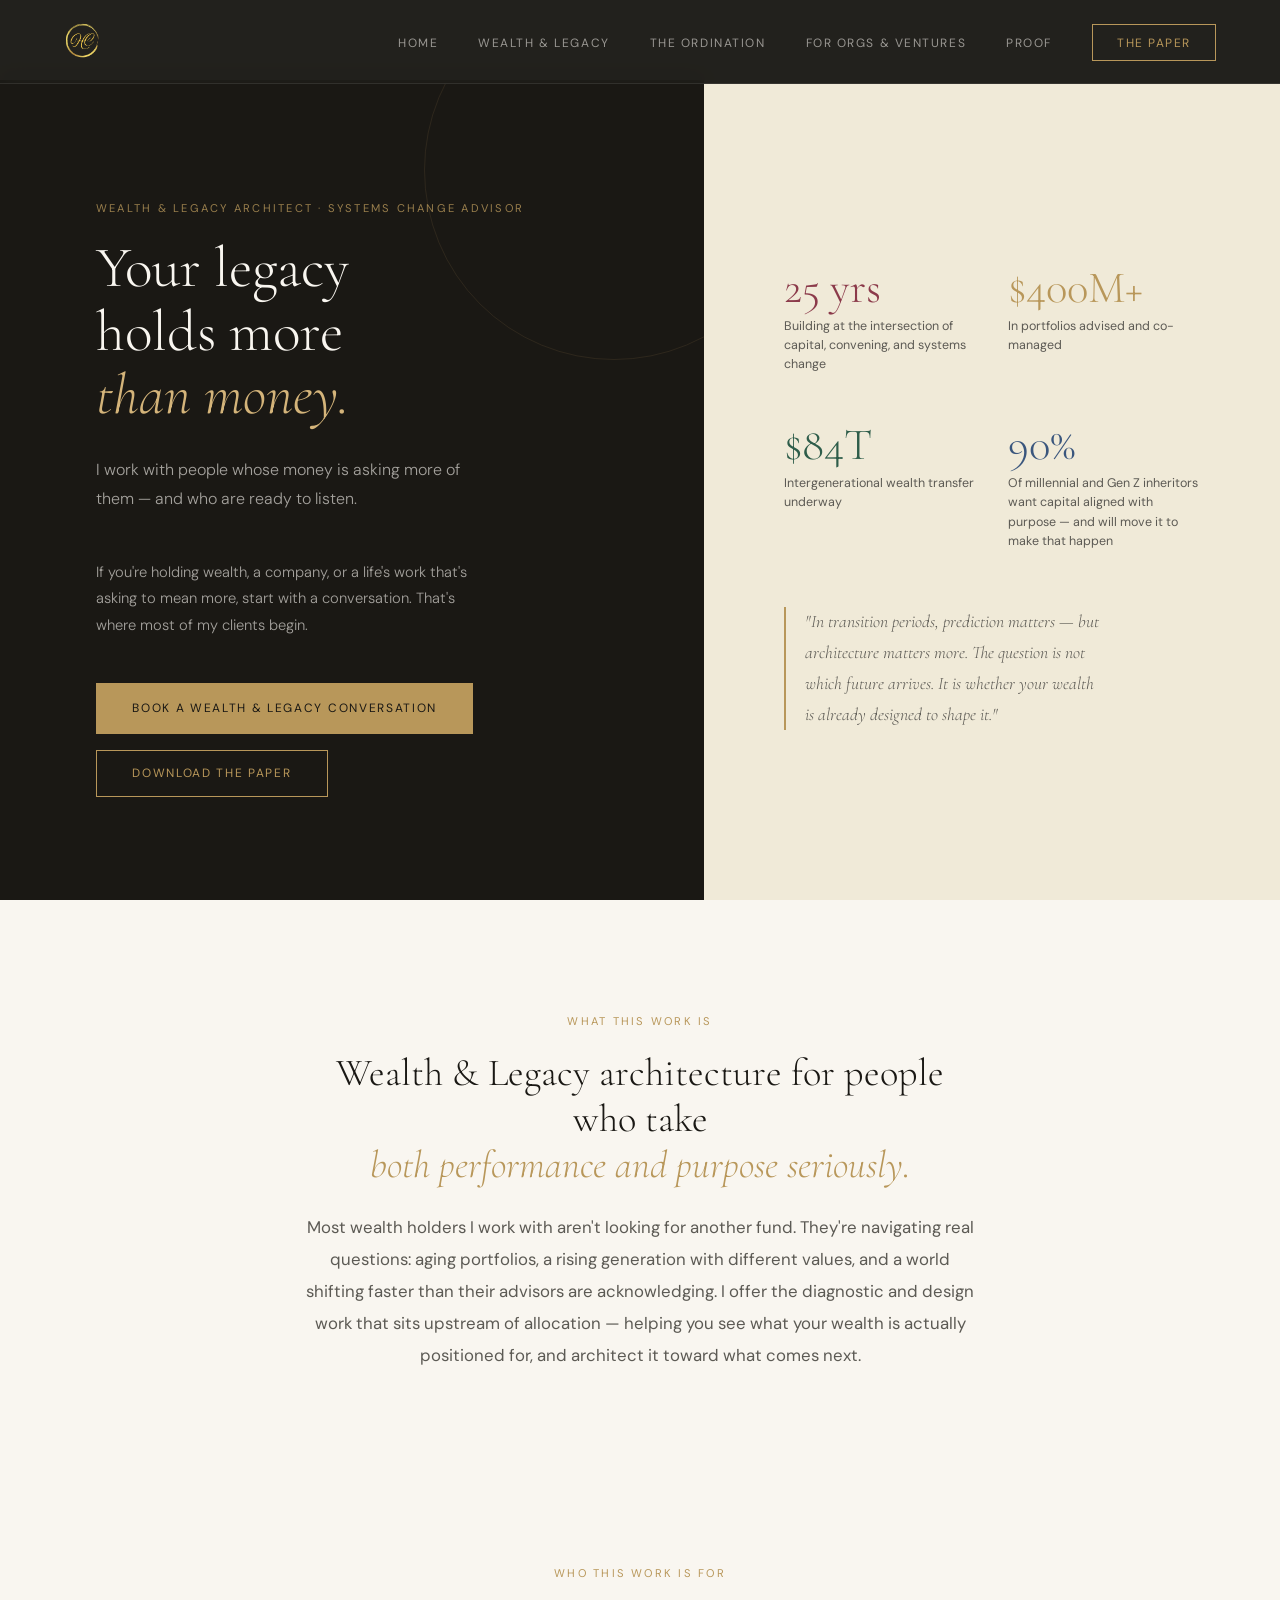
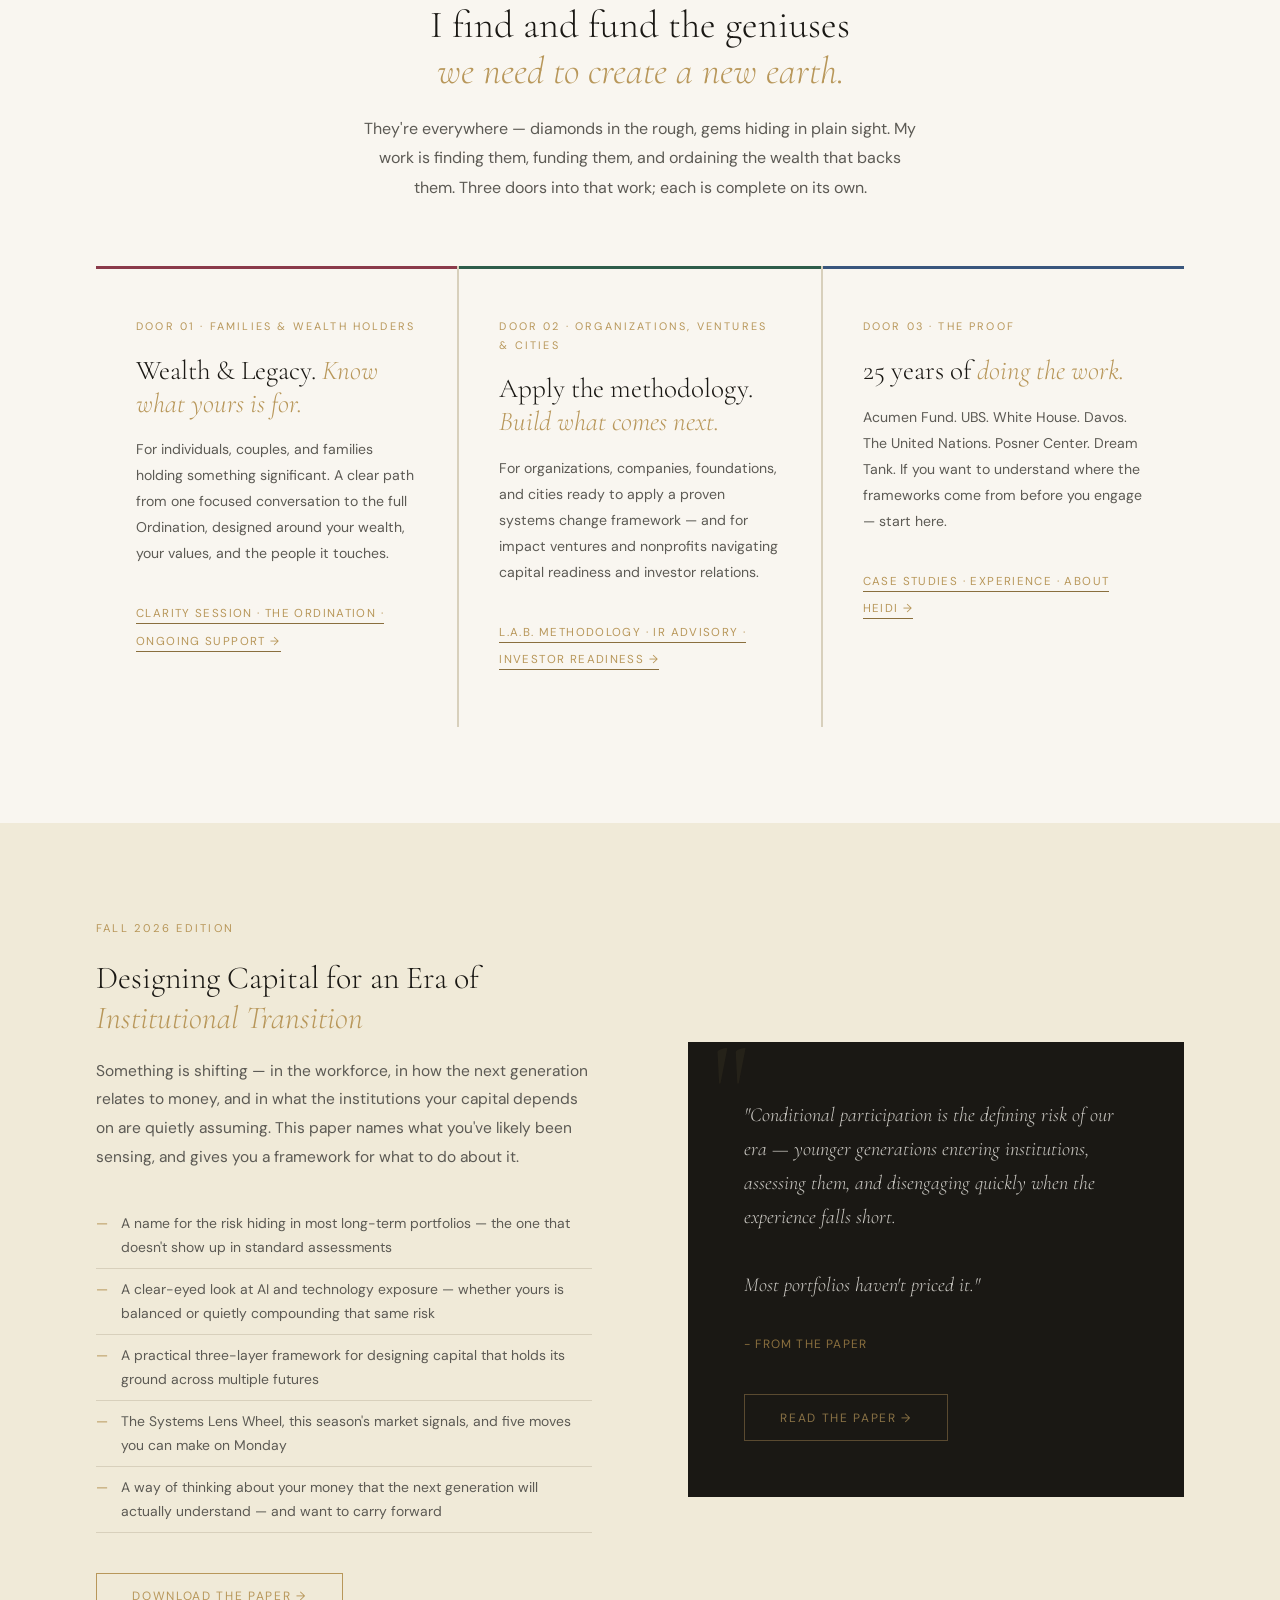
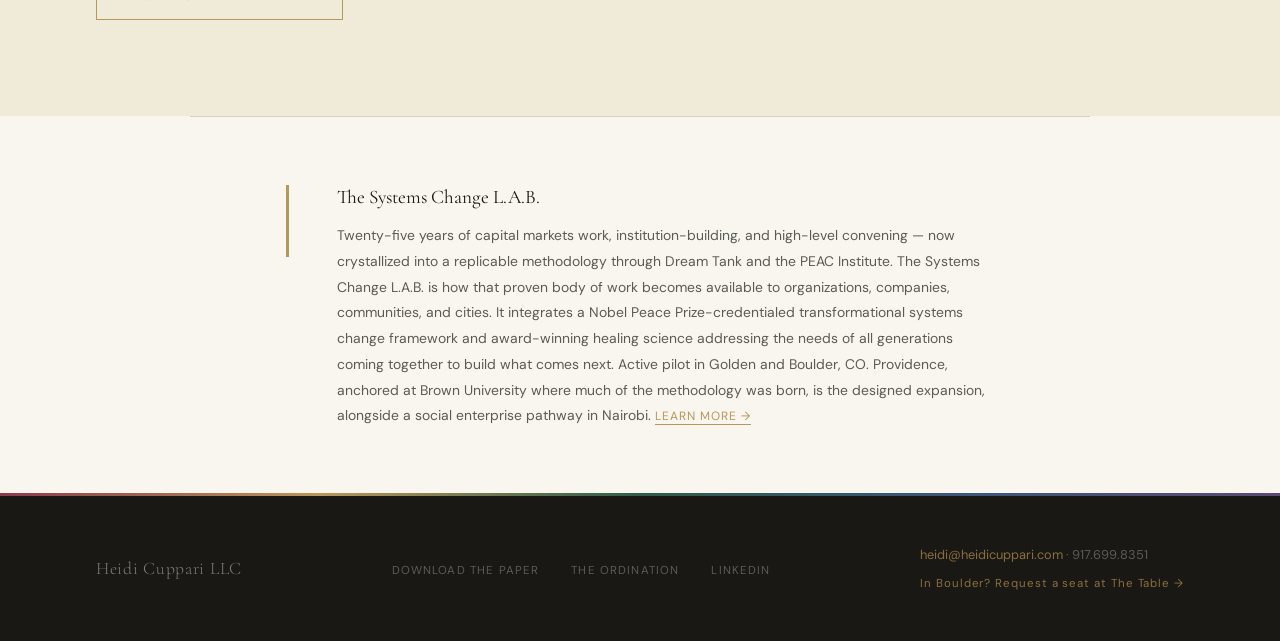
==== commit b5ac04b5: "DreamManifestrix" ====
--- a/index.html
+++ b/index.html
@@ -56,7 +56,7 @@
       <p class="home-hero-sub fade-up-3">I work with people whose money is asking more of them — and who are ready to listen.</p>
       <p class="home-hero-sub fade-up-3" style="font-size:0.92rem;opacity:0.75;">If you're holding wealth, a company, or a life's work that's asking to mean more, start with a conversation. That's where most of my clients begin.</p>
       <div class="fade-up-4" style="display:flex;gap:1rem;flex-wrap:wrap;">
-        <a href="https://calendly.com/heidi_cuppari/strategy-session" target="_blank" class="btn-gold">Book a Wealth &amp; Legacy Conversation</a>
+        <a href="https://links.tfesystems.com/widget/bookings/wealth-legacy-conversation" target="_blank" class="btn-gold">Book a Wealth &amp; Legacy Conversation</a>
         <button class="btn-outline-gold" onclick="showPage('paper')">Download the Paper</button>
       </div>
     </div>
@@ -153,7 +153,7 @@
       <li><a onclick="window.location.href='/ordination.html'">The Ordination</a></li>
       <li><a href="https://www.linkedin.com/in/heidicuppari" target="_blank">LinkedIn</a></li>
     </ul>
-    <div class="footer-contact"><a href="mailto:heidi@heidicuppari.com">heidi@heidicuppari.com</a> · 917.699.8351</div>
+    <div class="footer-contact"><a href="mailto:heidi@heidicuppari.com">heidi@heidicuppari.com</a> · 917.699.8351<span class="footer-table"><a href="/the-table">In Boulder? Request a seat at The Table →</a></span></div>
   </footer>
 </div>
 
@@ -165,7 +165,7 @@
     <p>You've built or received something significant. The portfolio is managed, the structures are in place, and still there's a question underneath it all that no advisor has asked you: what is this actually for?</p>
     <p>That question is where I work. One conversation is usually where it starts.</p>
     <div style="margin-top:2rem;display:flex;gap:1rem;flex-wrap:wrap;">
-      <a href="https://calendly.com/heidi_cuppari/strategy-session" target="_blank" class="btn-gold">Book a Wealth &amp; Legacy Conversation</a>
+      <a href="https://links.tfesystems.com/widget/bookings/wealth-legacy-conversation" target="_blank" class="btn-gold">Book a Wealth &amp; Legacy Conversation</a>
       <button class="btn-outline-gold" onclick="document.getElementById('wealth-assessment-anchor').scrollIntoView({behavior:'smooth'})">Take the Wealth Readiness Assessment →</button>
     </div>
   </section>
@@ -181,7 +181,7 @@
         <span class="offer-tag">01 · The Entry Point</span>
         <h3>Wealth &amp; Legacy Clarity Session</h3>
         <p>One focused 90-minute session for when a decision is in front of you: a sale, an inheritance, a new chapter. We map what you hold and what you're weighing, and name the two or three moves that matter most. You leave with questions ready for your CPA and attorney.</p>
-        <a href="https://calendly.com/heidi_cuppari/strategy-session" target="_blank" class="service-link" style="display:inline-block;margin-top:0.5rem;">Book a conversation to begin →</a>
+        <a href="https://links.tfesystems.com/widget/bookings/wealth-legacy-conversation" target="_blank" class="service-link" style="display:inline-block;margin-top:0.5rem;">Book a conversation to begin →</a>
       </div>
       <div class="orgs-offer-tile" style="border-top:3px solid #b8975a;">
         <span class="offer-tag">02 · The Signature Experience</span>
@@ -246,7 +246,7 @@
     <h2>Begin with<br>a conversation.</h2>
     <p>No pitch, no sequence. Just the question that matters and an honest read on where the work would serve you.</p>
     <div class="sub-cta-row">
-      <a href="https://calendly.com/heidi_cuppari/strategy-session" target="_blank" class="btn-gold">Book a Conversation</a>
+      <a href="https://links.tfesystems.com/widget/bookings/wealth-legacy-conversation" target="_blank" class="btn-gold">Book a Conversation</a>
       <a class="btn-outline-gold" href="/ordination.html">The Ordination</a>
       <button class="btn-outline-gold" onclick="showPage('paper')">Download the Paper</button>
     </div>
@@ -259,7 +259,7 @@
       <li><a onclick="window.location.href='/ordination.html'">The Ordination</a></li>
       <li><a onclick="showPage('proof')">Proof</a></li>
     </ul>
-    <div class="footer-contact"><a href="mailto:heidi@heidicuppari.com">heidi@heidicuppari.com</a> · 917.699.8351</div>
+    <div class="footer-contact"><a href="mailto:heidi@heidicuppari.com">heidi@heidicuppari.com</a> · 917.699.8351<span class="footer-table"><a href="/the-table">In Boulder? Request a seat at The Table →</a></span></div>
   </footer>
 </div>
 
@@ -337,7 +337,7 @@
       <li><a onclick="window.location.href='/ordination.html'">The Ordination</a></li>
       <li><a onclick="showPage('proof')">Proof</a></li>
     </ul>
-    <div class="footer-contact"><a href="mailto:heidi@heidicuppari.com">heidi@heidicuppari.com</a> · 917.699.8351</div>
+    <div class="footer-contact"><a href="mailto:heidi@heidicuppari.com">heidi@heidicuppari.com</a> · 917.699.8351<span class="footer-table"><a href="/the-table">In Boulder? Request a seat at The Table →</a></span></div>
   </footer>
 </div>
 
@@ -478,7 +478,7 @@
       <li><a onclick="window.location.href='/ordination.html'">The Ordination</a></li>
       <li><a onclick="showPage('proof')">Proof</a></li>
     </ul>
-    <div class="footer-contact"><a href="mailto:heidi@heidicuppari.com">heidi@heidicuppari.com</a> · 917.699.8351</div>
+    <div class="footer-contact"><a href="mailto:heidi@heidicuppari.com">heidi@heidicuppari.com</a> · 917.699.8351<span class="footer-table"><a href="/the-table">In Boulder? Request a seat at The Table →</a></span></div>
   </footer>
 </div>
 
@@ -549,7 +549,7 @@
       <li><a onclick="window.location.href='/ordination.html'">The Ordination</a></li>
       <li><a onclick="showPage('proof')">Proof</a></li>
     </ul>
-    <div class="footer-contact"><a href="mailto:heidi@heidicuppari.com">heidi@heidicuppari.com</a> · 917.699.8351</div>
+    <div class="footer-contact"><a href="mailto:heidi@heidicuppari.com">heidi@heidicuppari.com</a> · 917.699.8351<span class="footer-table"><a href="/the-table">In Boulder? Request a seat at The Table →</a></span></div>
   </footer>
 </div>
 
@@ -608,7 +608,7 @@
       <li><a onclick="window.location.href='/ordination.html'">The Ordination</a></li>
       <li><a onclick="showPage('proof')">Proof</a></li>
     </ul>
-    <div class="footer-contact"><a href="mailto:heidi@heidicuppari.com">heidi@heidicuppari.com</a> · 917.699.8351</div>
+    <div class="footer-contact"><a href="mailto:heidi@heidicuppari.com">heidi@heidicuppari.com</a> · 917.699.8351<span class="footer-table"><a href="/the-table">In Boulder? Request a seat at The Table →</a></span></div>
   </footer>
 </div>
 
@@ -675,7 +675,7 @@
       <li><a onclick="window.location.href='/ordination.html'">The Ordination</a></li>
       <li><a onclick="showPage('proof')">Proof</a></li>
     </ul>
-    <div class="footer-contact"><a href="mailto:heidi@heidicuppari.com">heidi@heidicuppari.com</a> · 917.699.8351</div>
+    <div class="footer-contact"><a href="mailto:heidi@heidicuppari.com">heidi@heidicuppari.com</a> · 917.699.8351<span class="footer-table"><a href="/the-table">In Boulder? Request a seat at The Table →</a></span></div>
   </footer>
 </div>
 
@@ -848,7 +848,7 @@
         <a href="mailto:heidi@heidicuppari.com">heidi@heidicuppari.com</a>
         <a href="tel:9176998351">917.699.8351</a>
         <a href="https://www.linkedin.com/in/heidicuppari" target="_blank">LinkedIn</a>
-        <a href="https://calendly.com/heidi_cuppari/strategy-session" target="_blank">Schedule a Conversation</a>
+        <a href="https://links.tfesystems.com/widget/bookings/wealth-legacy-conversation" target="_blank">Schedule a Conversation</a>
       </div>
     </div>
     <div class="about-hero-right fade-up-2">
@@ -929,7 +929,7 @@
     <p>The Designing Capital paper is the best introduction to how I think. Most conversations start there.</p>
     <div class="about-cta-row">
       <button class="btn-outline-gold" onclick="showPage('paper')">Download the Paper</button>
-      <a href="https://calendly.com/heidi_cuppari/strategy-session" target="_blank" class="btn-gold">Schedule a Conversation</a>
+      <a href="https://links.tfesystems.com/widget/bookings/wealth-legacy-conversation" target="_blank" class="btn-gold">Schedule a Conversation</a>
     </div>
   </section>
 
@@ -941,7 +941,7 @@
       <a class="btn-outline-gold" href="/ordination.html">The Ordination</a>
       <button class="btn-outline-gold" onclick="showPage('paper')">Download the Paper</button>
       <button class="btn-outline-gold" onclick="showPage('orgs');setTimeout(()=>document.getElementById('assessment-anchor').scrollIntoView({behavior:'smooth'}),200)">Take the Assessment</button>
-      <a href="https://calendly.com/heidi_cuppari/strategy-session" target="_blank" class="btn-gold">Schedule a Call</a>
+      <a href="https://links.tfesystems.com/widget/bookings/wealth-legacy-conversation" target="_blank" class="btn-gold">Schedule a Call</a>
     </div>
   </section>
 
@@ -952,7 +952,7 @@
       <li><a onclick="window.location.href='/ordination.html'">The Ordination</a></li>
       <li><a onclick="showPage('orgs')">For Orgs &amp; Ventures</a></li>
     </ul>
-    <div class="footer-contact"><a href="mailto:heidi@heidicuppari.com">heidi@heidicuppari.com</a> · 917.699.8351</div>
+    <div class="footer-contact"><a href="mailto:heidi@heidicuppari.com">heidi@heidicuppari.com</a> · 917.699.8351<span class="footer-table"><a href="/the-table">In Boulder? Request a seat at The Table →</a></span></div>
   </footer>
 </div>
 
@@ -965,7 +965,7 @@
       <div class="thankyou-divider"></div>
       <p>Click below to download your copy. It opens as a PDF — save it to read at your pace.</p>
       <a href="/designing-capital-2026.pdf" target="_blank" class="btn-gold" style="display:inline-block;margin-bottom:1.5rem;">Download the Paper →</a>
-      <p class="next-step">When you're ready to talk about what you read, that conversation is complimentary. <a href="https://calendly.com/heidi_cuppari/strategy-session" target="_blank" style="color:var(--gold-light);">Book it here</a> or write me at <a href="mailto:heidi@heidicuppari.com" style="color:var(--gold-light);">heidi@heidicuppari.com</a></p>
+      <p class="next-step">When you're ready to talk about what you read, that conversation is complimentary. <a href="https://links.tfesystems.com/widget/bookings/wealth-legacy-conversation" target="_blank" style="color:var(--gold-light);">Book it here</a> or write me at <a href="mailto:heidi@heidicuppari.com" style="color:var(--gold-light);">heidi@heidicuppari.com</a></p>
     </div>
   </div>
 </div>
--- a/styles.css
+++ b/styles.css
@@ -172,6 +172,7 @@
   .footer-contact { font-size: 0.8rem; color: rgba(249,246,240,0.3); }
   .footer-contact a { color: var(--gold-dim); text-decoration: none; transition: color 0.2s; }
   .footer-contact a:hover { color: var(--gold); }
+  .footer-table { display: block; margin-top: 0.5rem; font-size: 0.72rem; letter-spacing: 0.08em; }
 
   .event-banner { background: linear-gradient(90deg, #111009 0%, #1a160a 50%, #111009 100%); border-bottom: 1px solid rgba(184,151,90,0.25); padding: 0.7rem 4rem; display: flex; align-items: center; justify-content: center; gap: 1.5rem; position: sticky; top: 72px; z-index: 150; }
   .event-banner-text { font-size: 0.72rem; letter-spacing: 0.14em; color: rgba(249,246,240,0.55); text-transform: uppercase; }
